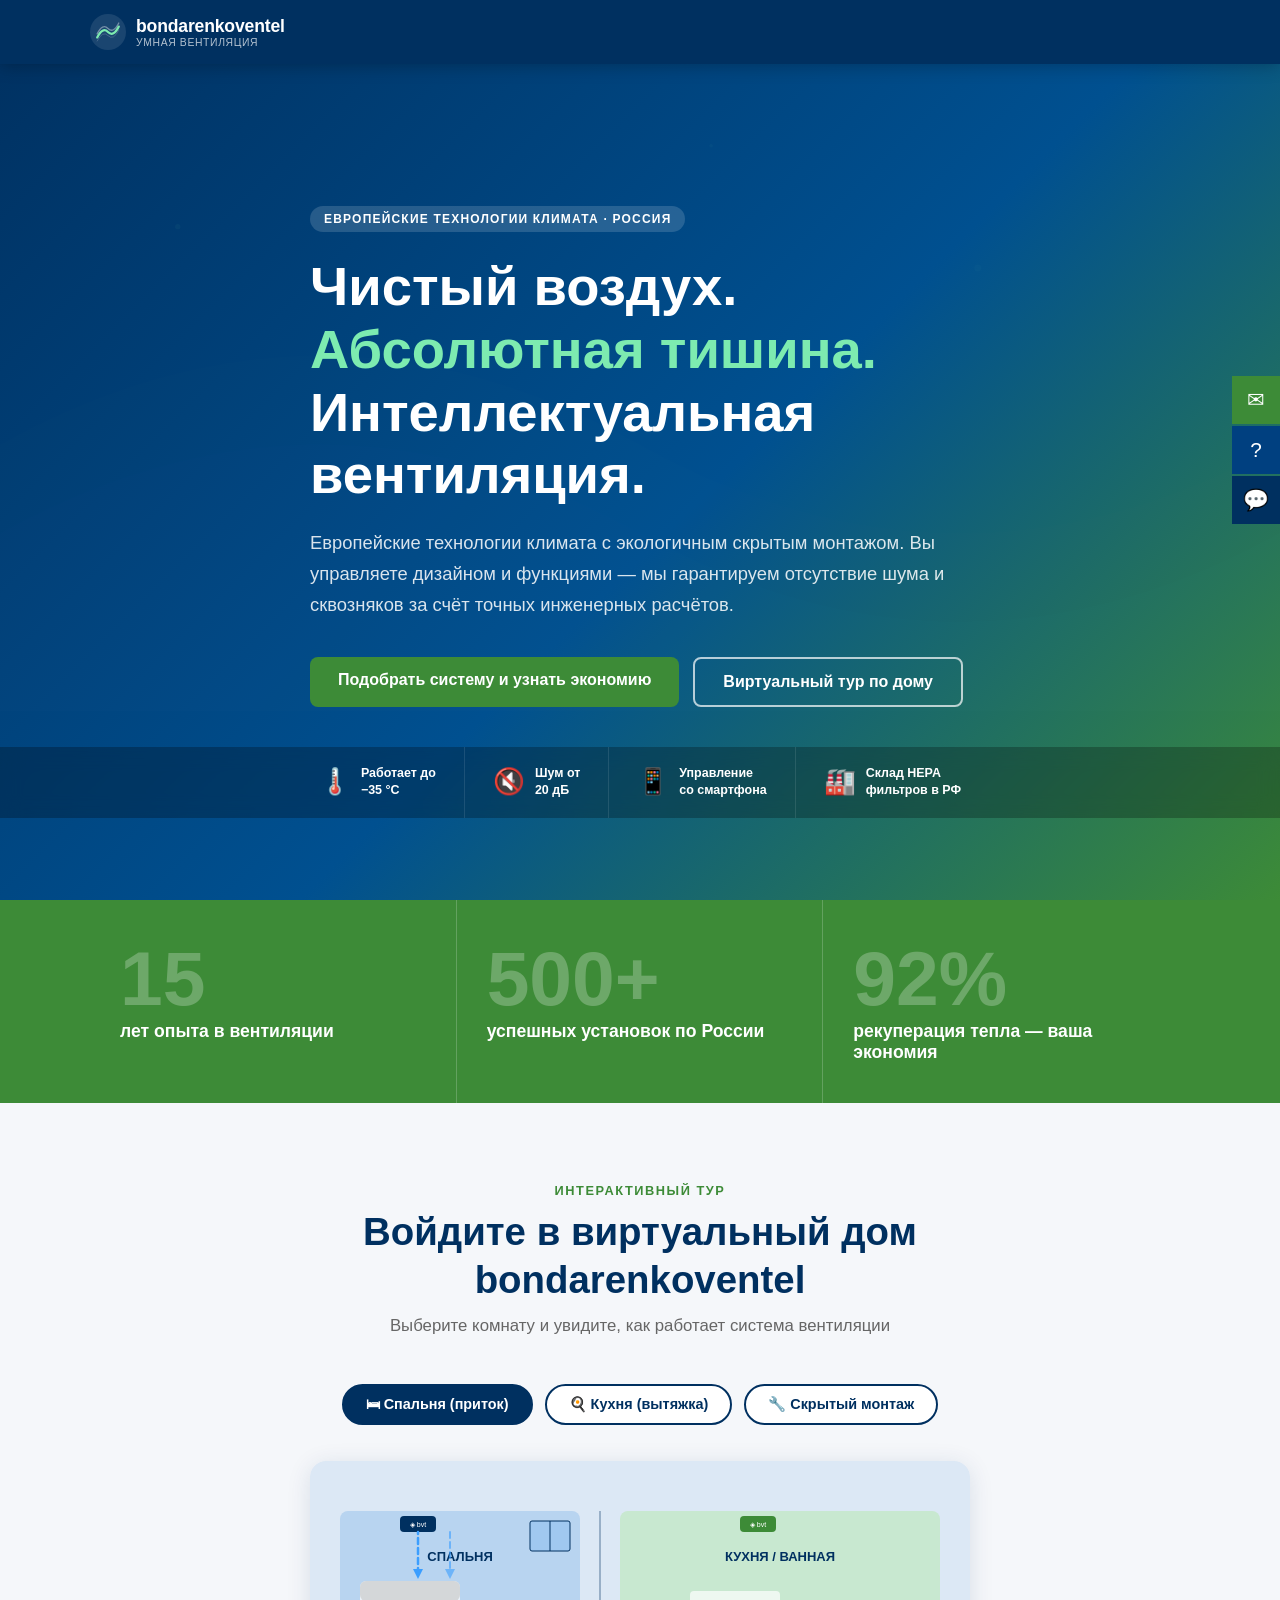
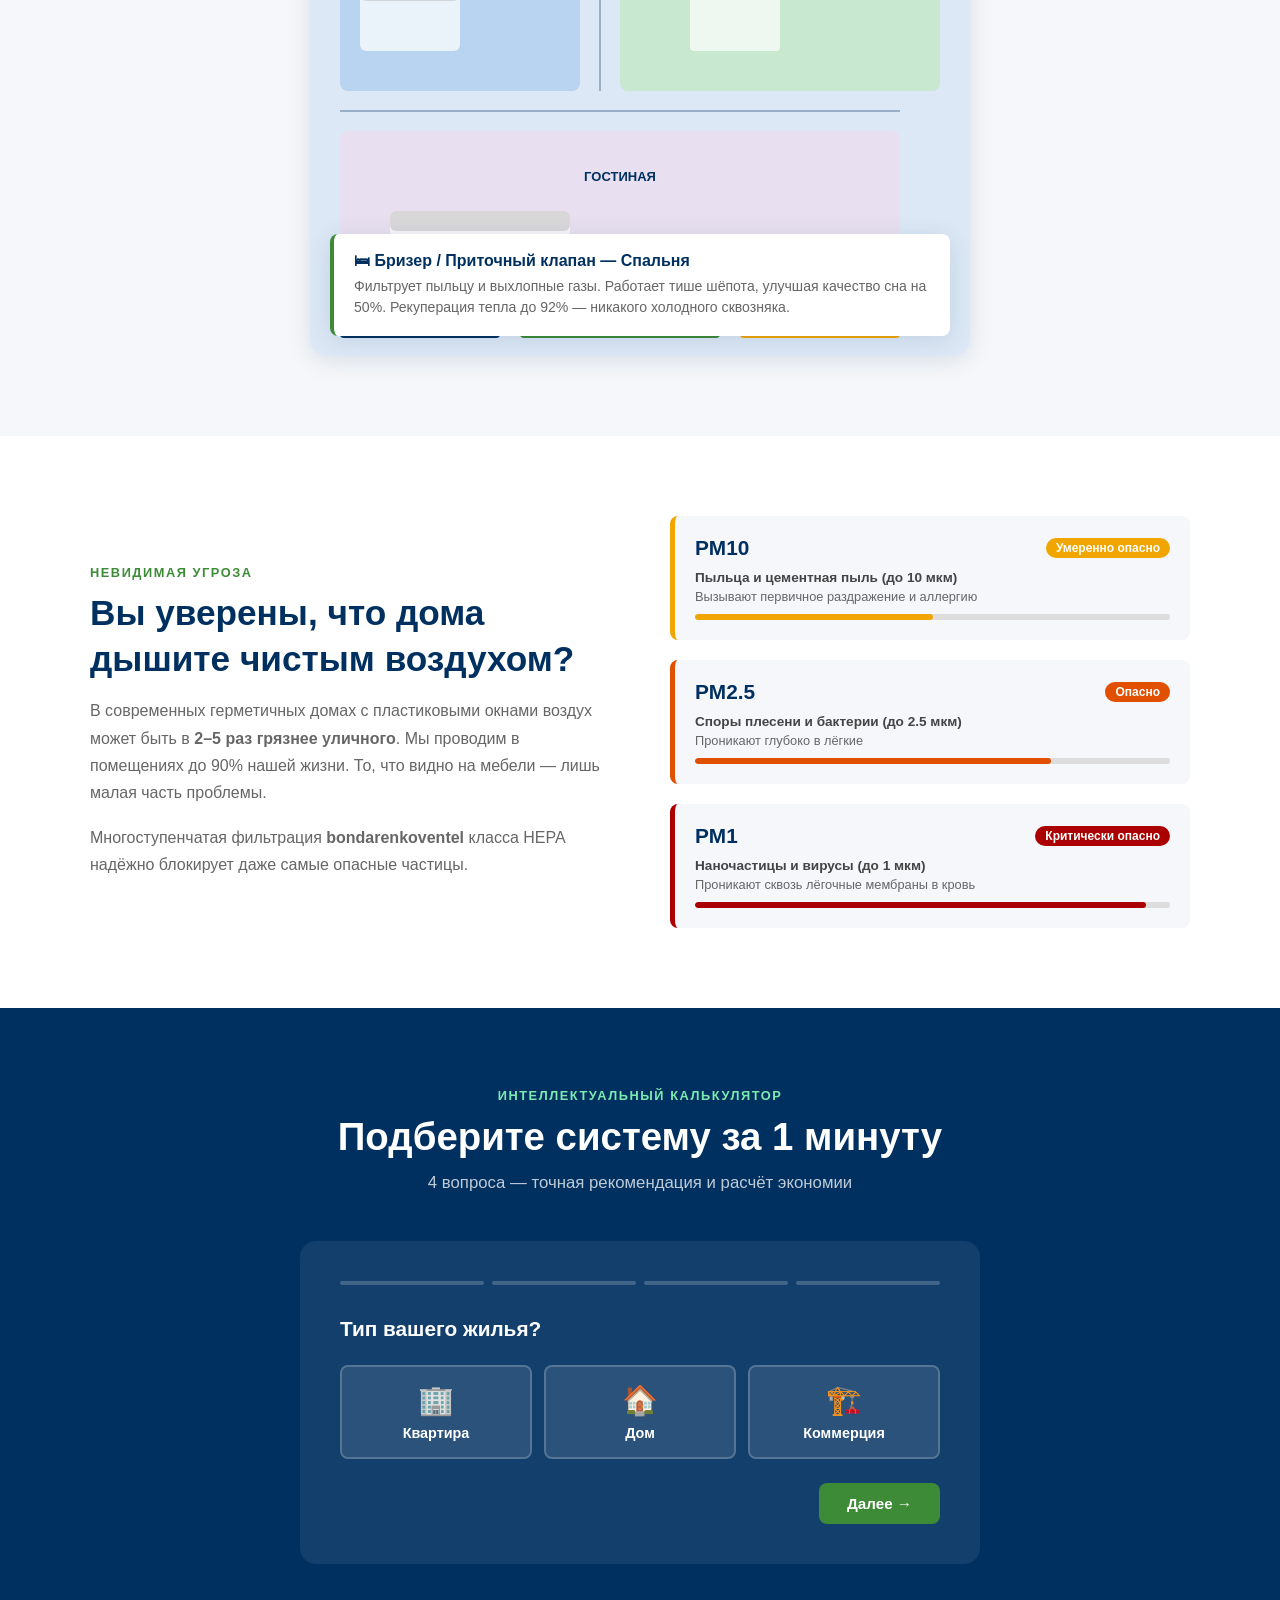
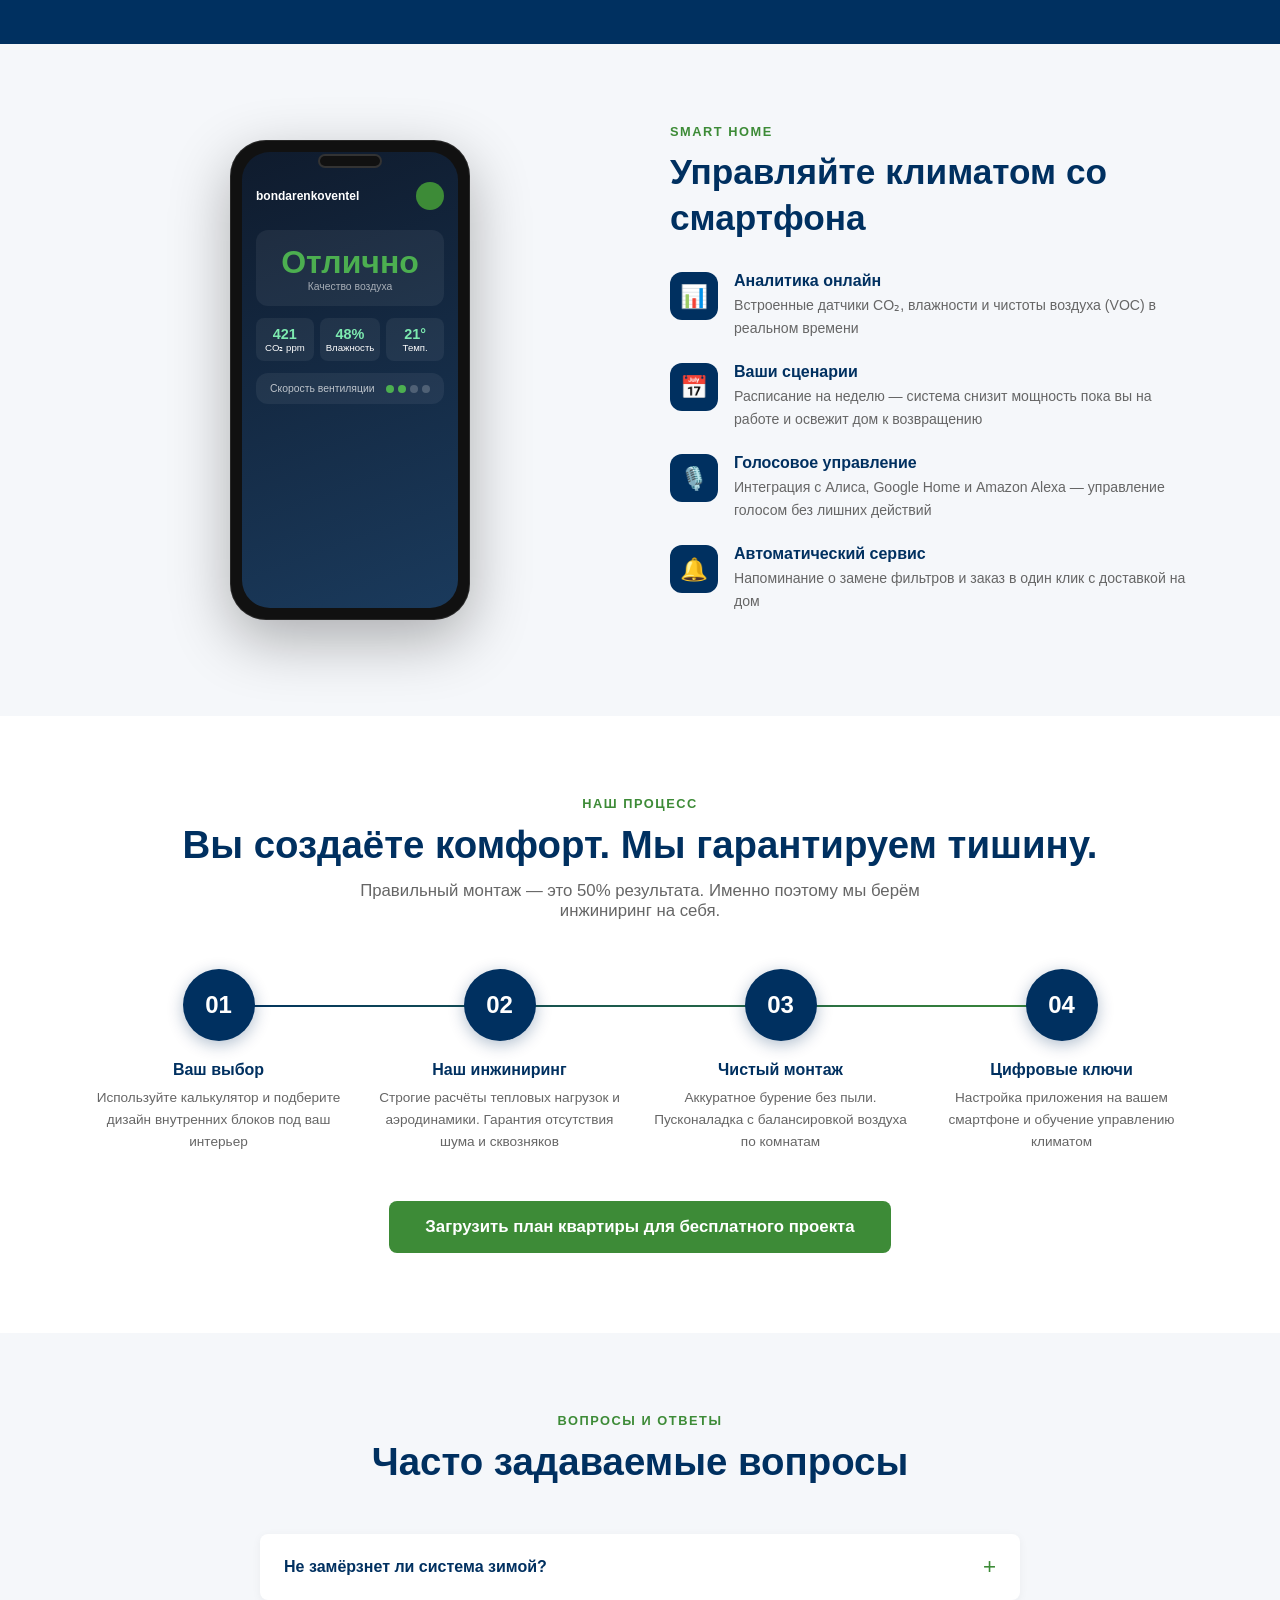
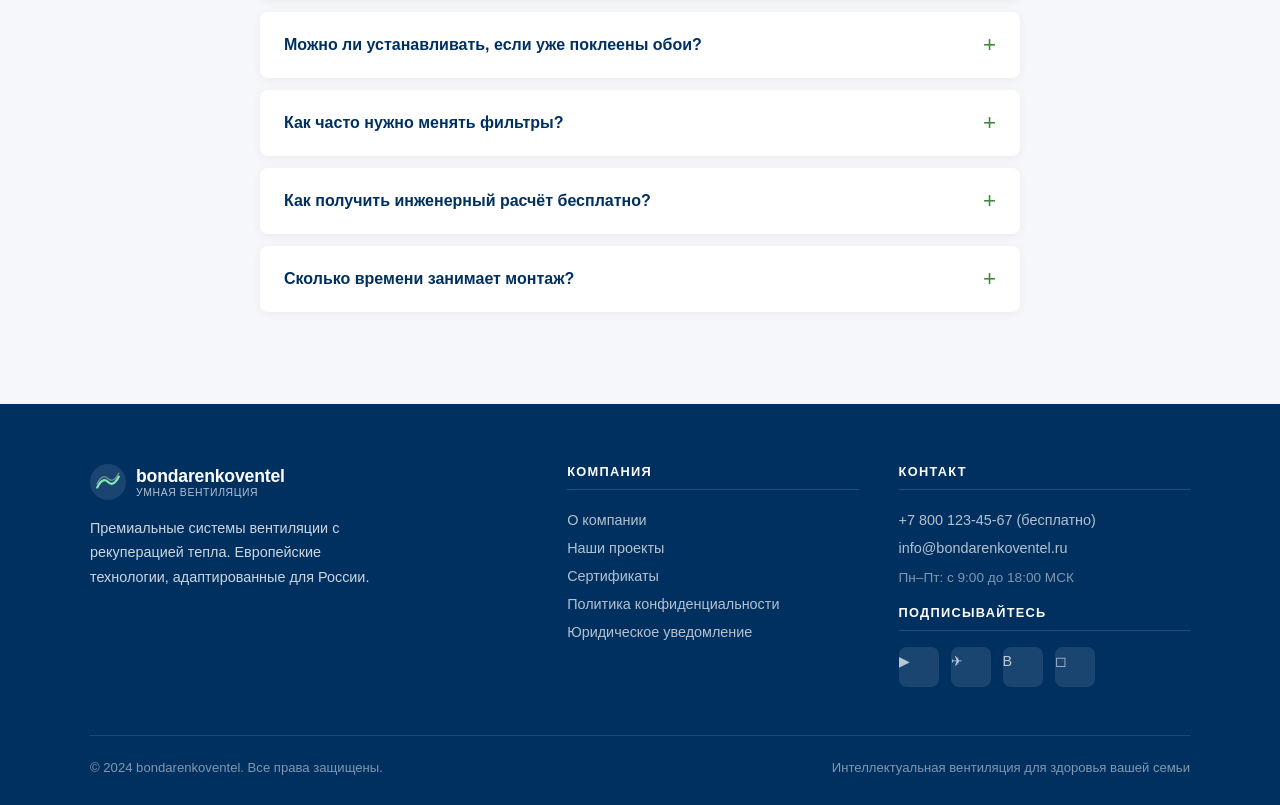
==== index.html @ ee31920d "Deploy bondarenkoventel website to GitHub Pages https://claude.ai/code/session_01GYTnr4phzpTscPgPYwv" ====
<!DOCTYPE html>
<html lang="ru">
<head>
  <meta charset="UTF-8">
  <meta name="viewport" content="width=device-width, initial-scale=1.0">
  <title>bondarenkoventel — Интеллектуальная вентиляция для вашего дома</title>
  <meta name="description" content="Премиальные системы вентиляции с рекуперацией тепла. Чистый воздух, абсолютная тишина. Европейские технологии для России. Бесплатный инженерный расчёт.">
  <link rel="stylesheet" href="css/style.css">
</head>
<body>

<!-- ══ FLOATING BUTTONS ══ -->
<div class="float-btns">
  <a class="float-btn" href="mailto:info@bondarenkoventel.ru" title="Написать письмо">✉</a>
  <a class="float-btn" href="#calculator" title="Рассчитать систему">?</a>
  <a class="float-btn" href="#contacts" title="Чат">💬</a>
</div>

<!-- ══ HEADER ══ -->
<header class="header">
  <div class="header__inner">
    <a href="#" class="logo">
      <svg class="logo__icon" viewBox="0 0 40 40" fill="none">
        <circle cx="20" cy="20" r="20" fill="rgba(255,255,255,0.1)"/>
        <path d="M8 26 Q14 14 20 20 Q26 26 32 14" stroke="#7DEBB0" stroke-width="2.5" stroke-linecap="round" fill="none"/>
        <path d="M8 22 Q14 10 20 16 Q26 22 32 10" stroke="rgba(255,255,255,0.4)" stroke-width="1.5" stroke-linecap="round" fill="none"/>
        <path d="M8 30 Q14 18 20 24 Q26 30 32 18" stroke="rgba(255,255,255,0.2)" stroke-width="1" stroke-linecap="round" fill="none"/>
      </svg>
      <div>
        <div class="logo__text">bondarenkoventel</div>
        <div class="logo__sub">Умная вентиляция</div>
      </div>
    </a>
    <button class="burger" id="burger" aria-label="Меню">
      <span></span><span></span><span></span>
    </button>
  </div>
</header>

<!-- Side nav -->
<div class="nav-overlay" id="navOverlay"></div>
<nav class="side-nav" id="sideNav">
  <a href="#virtual-home">Виртуальный дом</a>
  <a href="#threat">Чистый воздух</a>
  <a href="#calculator">Калькулятор</a>
  <a href="#smarthome">Умный дом</a>
  <a href="#howwework">Как мы работаем</a>
  <a href="#faq">FAQ</a>
  <a href="#contacts">Контакты</a>
</nav>

<!-- ══ HERO ══ -->
<section class="hero" id="home">

  <!-- Animated SVG waves -->
  <svg class="hero__waves" viewBox="0 0 1440 800" preserveAspectRatio="xMidYMid slice">
    <path d="M0 400 Q360 200 720 400 Q1080 600 1440 400 L1440 800 L0 800Z" fill="white" opacity="0.03"/>
    <path d="M0 500 Q360 300 720 500 Q1080 700 1440 500 L1440 800 L0 800Z" fill="white" opacity="0.03"/>
    <path d="M0 600 Q360 400 720 600 Q1080 800 1440 600 L1440 800 L0 800Z" fill="white" opacity="0.04"/>
    <!-- Floating particles -->
    <circle cx="200" cy="300" r="3" fill="#7DEBB0" opacity="0.5"><animate attributeName="cy" values="300;250;300" dur="4s" repeatCount="indefinite"/></circle>
    <circle cx="800" cy="200" r="2" fill="#7DEBB0" opacity="0.4"><animate attributeName="cy" values="200;150;200" dur="5s" repeatCount="indefinite"/></circle>
    <circle cx="1100" cy="350" r="4" fill="#7DEBB0" opacity="0.3"><animate attributeName="cy" values="350;300;350" dur="3.5s" repeatCount="indefinite"/></circle>
    <circle cx="400" cy="500" r="2" fill="white" opacity="0.3"><animate attributeName="cy" values="500;450;500" dur="6s" repeatCount="indefinite"/></circle>
  </svg>

  <div class="hero__content container">
    <span class="hero__tag">Европейские технологии климата · Россия</span>
    <h1>Чистый воздух.<br><span>Абсолютная тишина.</span><br>Интеллектуальная вентиляция.</h1>
    <p class="hero__sub">
      Европейские технологии климата с экологичным скрытым монтажом.
      Вы управляете дизайном и функциями — мы гарантируем отсутствие шума
      и сквозняков за счёт точных инженерных расчётов.
    </p>
    <div class="hero__btns">
      <a href="#calculator" class="btn btn-primary">Подобрать систему и узнать экономию</a>
      <a href="#virtual-home" class="btn btn-outline">Виртуальный тур по дому</a>
    </div>
  </div>

  <!-- Trust bar -->
  <div class="trust-bar">
    <div class="trust-bar__inner container">
      <div class="trust-item">
        <div class="trust-item__icon">🌡️</div>
        <div class="trust-item__label">Работает до<br>−35 °С</div>
      </div>
      <div class="trust-item">
        <div class="trust-item__icon">🔇</div>
        <div class="trust-item__label">Шум от<br>20 дБ</div>
      </div>
      <div class="trust-item">
        <div class="trust-item__icon">📱</div>
        <div class="trust-item__label">Управление<br>со смартфона</div>
      </div>
      <div class="trust-item">
        <div class="trust-item__icon">🏭</div>
        <div class="trust-item__label">Склад HEPA<br>фильтров в РФ</div>
      </div>
    </div>
  </div>
</section>

<!-- ══ STATS ══ -->
<section class="stats">
  <div class="stats__inner container">
    <div class="stat-block fade-in">
      <div class="stat-block__num">15</div>
      <div class="stat-block__text">лет опыта в вентиляции</div>
    </div>
    <div class="stat-block fade-in">
      <div class="stat-block__num">500+</div>
      <div class="stat-block__text">успешных установок по России</div>
    </div>
    <div class="stat-block fade-in">
      <div class="stat-block__num">92%</div>
      <div class="stat-block__text">рекуперация тепла — ваша экономия</div>
    </div>
  </div>
</section>

<!-- ══ VIRTUAL HOME ══ -->
<section class="virtual-home" id="virtual-home">
  <div class="container">
    <div class="section-head fade-in">
      <div class="section-tag">Интерактивный тур</div>
      <h2>Войдите в виртуальный дом<br>bondarenkoventel</h2>
      <p>Выберите комнату и увидите, как работает система вентиляции</p>
    </div>

    <div class="vh__controls fade-in">
      <button class="vh-btn active" data-zone="bedroom">🛏 Спальня (приток)</button>
      <button class="vh-btn" data-zone="kitchen">🍳 Кухня (вытяжка)</button>
      <button class="vh-btn" data-zone="mount">🔧 Скрытый монтаж</button>
    </div>

    <div class="vh__scene fade-in">
      <!-- Isometric apartment SVG -->
      <div class="iso-apartment">
        <svg viewBox="0 0 660 495" id="apartmentSvg">
          <!-- Floor -->
          <rect x="0" y="0" width="660" height="495" fill="#dce8f5" rx="16"/>

          <!-- Room 1: Bedroom (left) -->
          <rect x="30" y="50" width="240" height="180" fill="#b8d4f0" rx="8"/>
          <text x="150" y="100" text-anchor="middle" fill="#003060" font-size="13" font-weight="bold">СПАЛЬНЯ</text>
          <!-- Bed -->
          <rect x="50" y="120" width="100" height="70" fill="#fff" rx="6" opacity="0.7"/>
          <rect x="50" y="120" width="100" height="20" fill="#ccc" rx="6" opacity="0.7"/>
          <!-- Window symbol -->
          <rect x="220" y="60" width="40" height="30" fill="#a0c8f0" rx="2" stroke="#003060" stroke-width="1"/>
          <line x1="240" y1="60" x2="240" y2="90" stroke="#003060" stroke-width="1"/>

          <!-- Room 2: Kitchen (right) -->
          <rect x="310" y="50" width="320" height="180" fill="#c8e8d0" rx="8"/>
          <text x="470" y="100" text-anchor="middle" fill="#003060" font-size="13" font-weight="bold">КУХНЯ / ВАННАЯ</text>
          <!-- Table -->
          <rect x="380" y="130" width="90" height="60" fill="#fff" rx="4" opacity="0.7"/>

          <!-- Room 3: Living (bottom) -->
          <rect x="30" y="270" width="560" height="190" fill="#e8e0f0" rx="8"/>
          <text x="310" y="320" text-anchor="middle" fill="#003060" font-size="13" font-weight="bold">ГОСТИНАЯ</text>
          <!-- Sofa -->
          <rect x="80" y="350" width="180" height="70" fill="#fff" rx="6" opacity="0.7"/>
          <rect x="80" y="350" width="180" height="20" fill="#ccc" rx="6" opacity="0.7"/>

          <!-- Walls -->
          <line x1="290" y1="50" x2="290" y2="230" stroke="#003060" stroke-width="2" opacity="0.3"/>
          <line x1="30" y1="250" x2="590" y2="250" stroke="#003060" stroke-width="2" opacity="0.3"/>

          <!-- Ventilation devices -->
          <!-- Bedroom unit -->
          <rect x="90" y="55" width="36" height="16" fill="#003060" rx="4"/>
          <text x="108" y="66" text-anchor="middle" fill="white" font-size="7">◈ bvt</text>

          <!-- Kitchen unit -->
          <rect x="430" y="55" width="36" height="16" fill="#3D8B37" rx="4"/>
          <text x="448" y="66" text-anchor="middle" fill="white" font-size="7">◈ bvt</text>

          <!-- BEDROOM AIR ARROWS (blue = in) -->
          <g class="air-arrow" id="arrowBedroom">
            <line x1="108" y1="71" x2="108" y2="110" stroke="#3B9EFF" stroke-width="2.5" stroke-dasharray="6,4" stroke-linecap="round">
              <animate attributeName="stroke-dashoffset" values="0;-20" dur="1s" repeatCount="indefinite"/>
            </line>
            <polygon points="103,108 108,118 113,108" fill="#3B9EFF"/>

            <line x1="140" y1="71" x2="140" y2="110" stroke="#3B9EFF" stroke-width="2" stroke-dasharray="6,4" stroke-linecap="round" opacity="0.6">
              <animate attributeName="stroke-dashoffset" values="0;-20" dur="1.2s" repeatCount="indefinite"/>
            </line>
            <polygon points="135,108 140,118 145,108" fill="#3B9EFF" opacity="0.6"/>
          </g>

          <!-- KITCHEN AIR ARROWS (gray = out) -->
          <g class="air-arrow" id="arrowKitchen">
            <line x1="448" y1="71" x2="448" y2="130" stroke="#999" stroke-width="2.5" stroke-dasharray="6,4" stroke-linecap="round">
              <animate attributeName="stroke-dashoffset" values="0;20" dur="1s" repeatCount="indefinite"/>
            </line>
            <polygon points="443,73 448,63 453,73" fill="#999"/>

            <line x1="480" y1="71" x2="480" y2="130" stroke="#999" stroke-width="2" stroke-dasharray="6,4" stroke-linecap="round" opacity="0.6">
              <animate attributeName="stroke-dashoffset" values="0;20" dur="1.2s" repeatCount="indefinite"/>
            </line>
            <polygon points="475,73 480,63 485,73" fill="#999" opacity="0.6"/>
          </g>

          <!-- MOUNT arrows — showing wall drilling -->
          <g class="air-arrow" id="arrowMount">
            <circle cx="260" cy="140" r="12" fill="#003060" opacity="0.8"/>
            <text x="260" y="144" text-anchor="middle" fill="white" font-size="9">⊙</text>
            <line x1="272" y1="140" x2="310" y2="140" stroke="#f0a500" stroke-width="2" stroke-dasharray="4,3">
              <animate attributeName="stroke-dashoffset" values="0;-14" dur="0.8s" repeatCount="indefinite"/>
            </line>
            <text x="200" y="175" text-anchor="middle" fill="#003060" font-size="10">Ø160мм · 1 день</text>
          </g>

          <!-- System labels -->
          <rect x="30" y="455" width="160" height="22" fill="#003060" rx="4"/>
          <text x="110" y="470" text-anchor="middle" fill="white" font-size="9" font-weight="bold">01 ПРИТОК</text>

          <rect x="210" y="455" width="200" height="22" fill="#3D8B37" rx="4"/>
          <text x="310" y="470" text-anchor="middle" fill="white" font-size="9" font-weight="bold">02 РЕКУПЕРАЦИЯ</text>

          <rect x="430" y="455" width="160" height="22" fill="#f0a500" rx="4"/>
          <text x="510" y="470" text-anchor="middle" fill="white" font-size="9" font-weight="bold">03 ГИБРИД</text>
        </svg>

        <!-- Popup -->
        <div class="vh__popup" id="vhPopup">
          <h4 id="vhPopupTitle">Спальня</h4>
          <p id="vhPopupText">Выберите зону выше</p>
        </div>
      </div>
    </div>
  </div>
</section>

<!-- ══ INVISIBLE THREAT ══ -->
<section class="threat" id="threat">
  <div class="container">
    <div class="threat__grid">
      <div class="threat__text fade-in">
        <div class="section-tag">Невидимая угроза</div>
        <h2>Вы уверены, что дома дышите чистым воздухом?</h2>
        <p>
          В современных герметичных домах с пластиковыми окнами воздух может быть
          в <strong>2–5 раз грязнее уличного</strong>. Мы проводим в помещениях
          до 90% нашей жизни. То, что видно на мебели — лишь малая часть проблемы.
        </p>
        <br>
        <p>
          Многоступенчатая фильтрация <strong>bondarenkoventel</strong> класса HEPA
          надёжно блокирует даже самые опасные частицы.
        </p>
      </div>

      <div class="particle-cards fade-in">
        <div class="particle-card particle-card--pm10">
          <div class="particle-card__top">
            <span class="particle-card__size">PM10</span>
            <span class="particle-card__danger pm10-danger">Умеренно опасно</span>
          </div>
          <div class="particle-card__name">Пыльца и цементная пыль (до 10 мкм)</div>
          <div class="particle-card__desc">Вызывают первичное раздражение и аллергию</div>
          <div class="progress-bar"><div class="progress-bar__fill pm10-fill" data-width="50"></div></div>
        </div>

        <div class="particle-card particle-card--pm25">
          <div class="particle-card__top">
            <span class="particle-card__size">PM2.5</span>
            <span class="particle-card__danger pm25-danger">Опасно</span>
          </div>
          <div class="particle-card__name">Споры плесени и бактерии (до 2.5 мкм)</div>
          <div class="particle-card__desc">Проникают глубоко в лёгкие</div>
          <div class="progress-bar"><div class="progress-bar__fill pm25-fill" data-width="75"></div></div>
        </div>

        <div class="particle-card particle-card--pm1">
          <div class="particle-card__top">
            <span class="particle-card__size">PM1</span>
            <span class="particle-card__danger pm1-danger">Критически опасно</span>
          </div>
          <div class="particle-card__name">Наночастицы и вирусы (до 1 мкм)</div>
          <div class="particle-card__desc">Проникают сквозь лёгочные мембраны в кровь</div>
          <div class="progress-bar"><div class="progress-bar__fill pm1-fill" data-width="95"></div></div>
        </div>
      </div>
    </div>
  </div>
</section>

<!-- ══ CALCULATOR ══ -->
<section class="calculator" id="calculator">
  <div class="container">
    <div class="section-head fade-in">
      <div class="section-tag" style="color:#7DEBB0">Интеллектуальный калькулятор</div>
      <h2>Подберите систему за 1 минуту</h2>
      <p>4 вопроса — точная рекомендация и расчёт экономии</p>
    </div>

    <div class="quiz fade-in" id="quiz">
      <!-- Progress -->
      <div class="quiz__progress">
        <div class="quiz__dot" id="dot1"></div>
        <div class="quiz__dot" id="dot2"></div>
        <div class="quiz__dot" id="dot3"></div>
        <div class="quiz__dot" id="dot4"></div>
      </div>

      <!-- Step 1: Type -->
      <div class="quiz__step active" id="step1">
        <h3>Тип вашего жилья?</h3>
        <div class="choice-grid">
          <button class="choice-btn" data-val="apartment">
            <span class="choice-icon">🏢</span>Квартира
          </button>
          <button class="choice-btn" data-val="house">
            <span class="choice-icon">🏠</span>Дом
          </button>
          <button class="choice-btn" data-val="commercial">
            <span class="choice-icon">🏗️</span>Коммерция
          </button>
        </div>
        <div class="quiz__nav">
          <span></span>
          <button class="quiz__next" onclick="nextStep(1)">Далее →</button>
        </div>
      </div>

      <!-- Step 2: Area -->
      <div class="quiz__step" id="step2">
        <h3>Общая площадь помещения?</h3>
        <div class="slider-val" id="areaVal">60 м²</div>
        <div class="slider-wrap">
          <label><span>20 м²</span><span>300 м²</span></label>
          <input type="range" id="areaSlider" min="20" max="300" value="60"
            oninput="document.getElementById('areaVal').textContent = this.value + ' м²'">
        </div>
        <div class="quiz__nav">
          <button class="quiz__back" onclick="prevStep(2)">← Назад</button>
          <button class="quiz__next" onclick="nextStep(2)">Далее →</button>
        </div>
      </div>

      <!-- Step 3: Renovation stage -->
      <div class="quiz__step" id="step3">
        <h3>Стадия ремонта?</h3>
        <div class="choice-grid">
          <button class="choice-btn" data-val="project">
            <span class="choice-icon">📐</span>Проект / нулевой цикл
          </button>
          <button class="choice-btn" data-val="rough">
            <span class="choice-icon">🧱</span>Черновая отделка
          </button>
          <button class="choice-btn" data-val="finished">
            <span class="choice-icon">🛋️</span>Готовый ремонт
          </button>
        </div>
        <div class="quiz__nav">
          <button class="quiz__back" onclick="prevStep(3)">← Назад</button>
          <button class="quiz__next" onclick="nextStep(3)">Далее →</button>
        </div>
      </div>

      <!-- Step 4: Region -->
      <div class="quiz__step" id="step4">
        <h3>Ваш регион?</h3>
        <select id="regionSelect">
          <option value="">— Выберите регион —</option>
          <option value="msk">Москва и МО</option>
          <option value="spb">Санкт-Петербург и ЛО</option>
          <option value="south">Юг России (Краснодар, Ростов)</option>
          <option value="ural">Урал (Екатеринбург, Челябинск)</option>
          <option value="sib">Сибирь (Новосибирск, Красноярск)</option>
          <option value="other">Другой регион</option>
        </select>
        <div class="quiz__nav">
          <button class="quiz__back" onclick="prevStep(4)">← Назад</button>
          <button class="quiz__next" onclick="showResult()">Получить результат 🎯</button>
        </div>
      </div>

      <!-- Result -->
      <div class="quiz__result" id="quizResult">
        <h3>Ваша идеальная система:</h3>
        <div class="result-card" id="resultSystem">
          <h4>Рекомендация</h4>
          <p id="resultSystemText"></p>
        </div>
        <div class="result-card">
          <h4>Экономия на отоплении</h4>
          <div class="result-saving" id="resultSaving"></div>
          <p>Системы с рекуперацией возвращают до 92% тепла обратно в помещение.
             Рассчитано с учётом вашей площади и региональных тарифов.</p>
        </div>
        <div class="capture-form">
          <input type="text" id="capturePhone" placeholder="Ваш телефон или email">
          <button class="btn btn-primary" onclick="submitCapture()">
            Получить точный расчёт бесплатно
          </button>
        </div>
        <p style="font-size:.8rem; opacity:.6; margin-top:12px; text-align:center">
          Инженер свяжется с вами в течение 2 часов в рабочее время
        </p>
      </div>
    </div>
  </div>
</section>

<!-- ══ SMART HOME ══ -->
<section class="smarthome" id="smarthome">
  <div class="container">
    <div class="smarthome__inner">
      <!-- Phone mockup -->
      <div class="phone-mockup fade-in">
        <div class="phone">
          <div class="phone__screen">
            <div class="phone__app-bar">
              <span class="phone__app-title">bondarenkoventel</span>
              <div class="phone__app-icon"></div>
            </div>

            <div class="air-gauge">
              <div class="air-gauge__val">Отлично</div>
              <div class="air-gauge__label">Качество воздуха</div>
            </div>

            <div class="sensor-row">
              <div class="sensor-chip">
                <span class="sensor-chip__val">421</span>
                CO₂ ppm
              </div>
              <div class="sensor-chip">
                <span class="sensor-chip__val">48%</span>
                Влажность
              </div>
              <div class="sensor-chip">
                <span class="sensor-chip__val">21°</span>
                Темп.
              </div>
            </div>

            <div class="fan-speed">
              <span class="fan-speed__label">Скорость вентиляции</span>
              <div class="fan-speed__dots">
                <div class="fan-speed__dot on"></div>
                <div class="fan-speed__dot on"></div>
                <div class="fan-speed__dot"></div>
                <div class="fan-speed__dot"></div>
              </div>
            </div>
          </div>
        </div>
      </div>

      <!-- Features -->
      <div class="smarthome__features fade-in">
        <div class="section-tag">Smart Home</div>
        <h2>Управляйте климатом со смартфона</h2>

        <div class="feature-item">
          <div class="feature-item__icon">📊</div>
          <div>
            <h4>Аналитика онлайн</h4>
            <p>Встроенные датчики CO₂, влажности и чистоты воздуха (VOC) в реальном времени</p>
          </div>
        </div>

        <div class="feature-item">
          <div class="feature-item__icon">📅</div>
          <div>
            <h4>Ваши сценарии</h4>
            <p>Расписание на неделю — система снизит мощность пока вы на работе и освежит дом к возвращению</p>
          </div>
        </div>

        <div class="feature-item">
          <div class="feature-item__icon">🎙️</div>
          <div>
            <h4>Голосовое управление</h4>
            <p>Интеграция с Алиса, Google Home и Amazon Alexa — управление голосом без лишних действий</p>
          </div>
        </div>

        <div class="feature-item">
          <div class="feature-item__icon">🔔</div>
          <div>
            <h4>Автоматический сервис</h4>
            <p>Напоминание о замене фильтров и заказ в один клик с доставкой на дом</p>
          </div>
        </div>
      </div>
    </div>
  </div>
</section>

<!-- ══ HOW WE WORK ══ -->
<section class="howwework" id="howwework">
  <div class="container">
    <div class="section-head fade-in">
      <div class="section-tag">Наш процесс</div>
      <h2>Вы создаёте комфорт. Мы гарантируем тишину.</h2>
      <p>Правильный монтаж — это 50% результата. Именно поэтому мы берём инжиниринг на себя.</p>
    </div>

    <div class="timeline fade-in">
      <div class="timeline-step">
        <div class="timeline-step__num">01</div>
        <h4>Ваш выбор</h4>
        <p>Используйте калькулятор и подберите дизайн внутренних блоков под ваш интерьер</p>
      </div>
      <div class="timeline-step">
        <div class="timeline-step__num">02</div>
        <h4>Наш инжиниринг</h4>
        <p>Строгие расчёты тепловых нагрузок и аэродинамики. Гарантия отсутствия шума и сквозняков</p>
      </div>
      <div class="timeline-step">
        <div class="timeline-step__num">03</div>
        <h4>Чистый монтаж</h4>
        <p>Аккуратное бурение без пыли. Пусконаладка с балансировкой воздуха по комнатам</p>
      </div>
      <div class="timeline-step">
        <div class="timeline-step__num">04</div>
        <h4>Цифровые ключи</h4>
        <p>Настройка приложения на вашем смартфоне и обучение управлению климатом</p>
      </div>
    </div>

    <div class="howwework__cta fade-in">
      <a href="#calculator" class="btn btn-primary" style="font-size:1.05rem; padding:16px 36px">
        Загрузить план квартиры для бесплатного проекта
      </a>
    </div>
  </div>
</section>

<!-- ══ FAQ ══ -->
<section class="faq" id="faq">
  <div class="container">
    <div class="section-head fade-in">
      <div class="section-tag">Вопросы и ответы</div>
      <h2>Часто задаваемые вопросы</h2>
    </div>

    <div class="faq__list fade-in">

      <div class="faq-item">
        <button class="faq-item__q">Не замёрзнет ли система зимой?</button>
        <div class="faq-item__a">
          Нет. Наши рекуператоры сертифицированы для работы при −35 °С без обмерзания.
          В них применяется технология противоточного теплообмена и автоматическая смена
          направления потока каждые 70 секунд, что исключает накопление льда.
        </div>
      </div>

      <div class="faq-item">
        <button class="faq-item__q">Можно ли устанавливать, если уже поклеены обои?</button>
        <div class="faq-item__a">
          Да. Для готового ремонта мы используем алмазное бурение — компактная коронка Ø160 мм,
          без пыли и грязи. Работа занимает 1 день. Отверстие аккуратно оформляется декоративной
          накладкой, которая вписывается в любой интерьер.
        </div>
      </div>

      <div class="faq-item">
        <button class="faq-item__q">Как часто нужно менять фильтры?</button>
        <div class="faq-item__a">
          В среднем каждые 6–12 месяцев, в зависимости от загрязнённости воздуха в вашем районе.
          Приложение автоматически отслеживает ресурс фильтра и пришлёт уведомление заранее.
          Замена занимает 2 минуты — без инструментов.
        </div>
      </div>

      <div class="faq-item">
        <button class="faq-item__q">Как получить инженерный расчёт бесплатно?</button>
        <div class="faq-item__a">
          Заполните калькулятор выше или позвоните нам. Наш инженер свяжется с вами в течение
          2 рабочих часов, запросит план квартиры и подготовит полный проект вентиляции
          с расчётом воздухообмена, подбором оборудования и сметой.
        </div>
      </div>

      <div class="faq-item">
        <button class="faq-item__q">Сколько времени занимает монтаж?</button>
        <div class="faq-item__a">
          Монтаж децентрализованной системы для типовой двухкомнатной квартиры занимает
          1 рабочий день. Централизованная система с воздуховодами — 2–3 дня.
          По итогам инженер проводит полную пусконаладку и передаёт цифровые «ключи» от системы.
        </div>
      </div>

    </div>
  </div>
</section>

<!-- ══ FOOTER ══ -->
<footer class="footer" id="contacts">
  <div class="container">
    <div class="footer__grid">

      <div class="footer__brand">
        <a href="#" class="logo">
          <svg class="logo__icon" viewBox="0 0 40 40" fill="none">
            <circle cx="20" cy="20" r="20" fill="rgba(255,255,255,0.1)"/>
            <path d="M8 26 Q14 14 20 20 Q26 26 32 14" stroke="#7DEBB0" stroke-width="2.5" stroke-linecap="round" fill="none"/>
            <path d="M8 22 Q14 10 20 16 Q26 22 32 10" stroke="rgba(255,255,255,0.4)" stroke-width="1.5" stroke-linecap="round" fill="none"/>
          </svg>
          <div>
            <div class="logo__text">bondarenkoventel</div>
            <div class="logo__sub">Умная вентиляция</div>
          </div>
        </a>
        <p>Премиальные системы вентиляции с рекуперацией тепла. Европейские технологии, адаптированные для России.</p>
      </div>

      <div class="footer__col">
        <h5>Компания</h5>
        <a href="#">О компании</a>
        <a href="#">Наши проекты</a>
        <a href="#">Сертификаты</a>
        <a href="#">Политика конфиденциальности</a>
        <a href="#">Юридическое уведомление</a>
      </div>

      <div class="footer__col">
        <h5>Контакт</h5>
        <a href="tel:+78001234567">+7 800 123-45-67 (бесплатно)</a>
        <a href="mailto:info@bondarenkoventel.ru">info@bondarenkoventel.ru</a>
        <p style="font-size:.85rem; margin: 8px 0; color: rgba(255,255,255,.5)">
          Пн–Пт: с 9:00 до 18:00 МСК
        </p>
        <h5 style="margin-top:20px">Подписывайтесь</h5>
        <div class="footer__socials">
          <a class="social-link" href="#" title="YouTube">▶</a>
          <a class="social-link" href="#" title="Telegram">✈</a>
          <a class="social-link" href="#" title="ВКонтакте">В</a>
          <a class="social-link" href="#" title="Instagram">◻</a>
        </div>
      </div>

    </div>

    <div class="footer__bottom">
      <span>© 2024 bondarenkoventel. Все права защищены.</span>
      <span>Интеллектуальная вентиляция для здоровья вашей семьи</span>
    </div>
  </div>
</footer>

<script src="js/main.js"></script>
<script src="js/calculator.js"></script>
</body>
</html>
---- css/style.css ----
/* =====================================================
   bondarenkoventel — Премиальная вентиляция
   Палитра: тёмно-синий #003060, зелёный #3D8B37
   ===================================================== */

:root {
  --blue:      #003060;
  --blue-mid:  #004080;
  --green:     #3D8B37;
  --green-lt:  #4CAF50;
  --white:     #ffffff;
  --gray-lt:   #f5f7fa;
  --gray:      #666666;
  --gray-md:   #999999;
  --accent:    #FF6B35;
  --radius:    8px;
  --shadow:    0 4px 24px rgba(0,48,96,.12);
  --transition: .35s cubic-bezier(.4,0,.2,1);
}

*, *::before, *::after { box-sizing: border-box; margin: 0; padding: 0; }

html { scroll-behavior: smooth; font-size: 16px; }

body {
  font-family: 'Segoe UI', Arial, sans-serif;
  color: #222;
  background: var(--white);
  overflow-x: hidden;
}

img { max-width: 100%; display: block; }
a   { color: inherit; text-decoration: none; }

.container {
  max-width: 1140px;
  margin: 0 auto;
  padding: 0 20px;
}

/* ── Utility ── */
.btn {
  display: inline-block;
  padding: 14px 28px;
  border-radius: var(--radius);
  font-size: 1rem;
  font-weight: 600;
  cursor: pointer;
  border: none;
  transition: var(--transition);
}
.btn-primary {
  background: var(--green);
  color: var(--white);
}
.btn-primary:hover { background: #2e6e2a; transform: translateY(-2px); }

.btn-outline {
  background: transparent;
  border: 2px solid rgba(255,255,255,.7);
  color: var(--white);
}
.btn-outline:hover { background: rgba(255,255,255,.1); }

.section-tag {
  font-size: .8rem;
  font-weight: 700;
  letter-spacing: .12em;
  text-transform: uppercase;
  color: var(--green);
  margin-bottom: 10px;
}

.fade-in {
  opacity: 0;
  transform: translateY(30px);
  transition: opacity .6s ease, transform .6s ease;
}
.fade-in.visible {
  opacity: 1;
  transform: none;
}

/* ════════════════════════════════════════
   HEADER
   ════════════════════════════════════════ */
.header {
  position: fixed;
  top: 0; left: 0; right: 0;
  z-index: 1000;
  background: var(--blue);
  box-shadow: 0 2px 16px rgba(0,0,0,.25);
  height: 64px;
  display: flex;
  align-items: center;
}

.header__inner {
  display: flex;
  align-items: center;
  justify-content: space-between;
  width: 100%;
  max-width: 1140px;
  margin: 0 auto;
  padding: 0 20px;
}

.logo {
  display: flex;
  align-items: center;
  gap: 10px;
  color: var(--white);
}

.logo__icon {
  width: 36px; height: 36px;
  flex-shrink: 0;
}

.logo__text {
  font-size: 1.1rem;
  font-weight: 700;
  line-height: 1.2;
  letter-spacing: -.01em;
}

.logo__sub {
  font-size: .65rem;
  font-weight: 400;
  opacity: .7;
  letter-spacing: .06em;
  text-transform: uppercase;
}

.burger {
  width: 36px; height: 36px;
  background: none;
  border: none;
  cursor: pointer;
  display: flex;
  flex-direction: column;
  justify-content: center;
  gap: 5px;
  padding: 4px;
}
.burger span {
  display: block;
  height: 2px;
  background: var(--white);
  border-radius: 2px;
  transition: var(--transition);
}
.burger.open span:nth-child(1) { transform: translateY(7px) rotate(45deg); }
.burger.open span:nth-child(2) { opacity: 0; }
.burger.open span:nth-child(3) { transform: translateY(-7px) rotate(-45deg); }

/* Side nav */
.nav-overlay {
  position: fixed;
  inset: 0;
  background: rgba(0,0,0,.5);
  z-index: 999;
  opacity: 0;
  pointer-events: none;
  transition: opacity .3s;
}
.nav-overlay.open { opacity: 1; pointer-events: all; }

.side-nav {
  position: fixed;
  top: 0; right: 0;
  width: 280px; height: 100%;
  background: var(--blue);
  z-index: 1001;
  padding: 80px 30px 30px;
  transform: translateX(100%);
  transition: transform .35s cubic-bezier(.4,0,.2,1);
}
.side-nav.open { transform: translateX(0); }

.side-nav a {
  display: block;
  color: var(--white);
  font-size: 1.1rem;
  padding: 14px 0;
  border-bottom: 1px solid rgba(255,255,255,.12);
  transition: color .2s;
}
.side-nav a:hover { color: var(--green-lt); }

/* ── Floating buttons ── */
.float-btns {
  position: fixed;
  right: 0; top: 50%;
  transform: translateY(-50%);
  z-index: 900;
  display: flex;
  flex-direction: column;
  gap: 2px;
}
.float-btn {
  width: 48px; height: 48px;
  display: flex;
  align-items: center;
  justify-content: center;
  color: var(--white);
  font-size: 1.3rem;
  cursor: pointer;
  transition: width .2s, background .2s;
}
.float-btn:nth-child(1) { background: var(--green); }
.float-btn:nth-child(2) { background: var(--blue-mid); }
.float-btn:nth-child(3) { background: var(--blue); }
.float-btn:hover { width: 56px; }


/* ════════════════════════════════════════
   HERO
   ════════════════════════════════════════ */
.hero {
  min-height: 100vh;
  background: linear-gradient(135deg, var(--blue) 0%, #005090 55%, var(--green) 100%);
  display: flex;
  flex-direction: column;
  justify-content: center;
  padding-top: 64px;
  position: relative;
  overflow: hidden;
}

.hero__waves {
  position: absolute;
  inset: 0;
  pointer-events: none;
  opacity: .08;
}

.hero__content {
  position: relative;
  z-index: 2;
  padding: 60px 20px 40px;
  max-width: 700px;
  margin: 0 auto;
}

.hero__tag {
  display: inline-block;
  background: rgba(255,255,255,.15);
  color: var(--white);
  font-size: .75rem;
  font-weight: 700;
  letter-spacing: .1em;
  text-transform: uppercase;
  padding: 6px 14px;
  border-radius: 20px;
  margin-bottom: 24px;
}

.hero h1 {
  font-size: clamp(2rem, 5vw, 3.4rem);
  font-weight: 800;
  color: var(--white);
  line-height: 1.15;
  margin-bottom: 20px;
}

.hero h1 span { color: #7DEBB0; }

.hero__sub {
  font-size: clamp(1rem, 2vw, 1.15rem);
  color: rgba(255,255,255,.85);
  line-height: 1.7;
  margin-bottom: 36px;
}

.hero__btns { display: flex; gap: 14px; flex-wrap: wrap; }

/* Trust bar */
.trust-bar {
  background: rgba(0,0,0,.25);
  backdrop-filter: blur(10px);
  position: relative;
  z-index: 2;
}

.trust-bar__inner {
  display: flex;
  flex-wrap: wrap;
  justify-content: center;
  gap: 0;
}

.trust-item {
  display: flex;
  align-items: center;
  gap: 10px;
  padding: 18px 28px;
  color: var(--white);
  border-right: 1px solid rgba(255,255,255,.1);
}
.trust-item:last-child { border-right: none; }

.trust-item__icon {
  font-size: 1.6rem;
  line-height: 1;
}

.trust-item__label {
  font-size: .78rem;
  font-weight: 600;
  line-height: 1.4;
  white-space: nowrap;
}

/* ════════════════════════════════════════
   STATS BAND (зелёные блоки)
   ════════════════════════════════════════ */
.stats {
  background: var(--green);
  padding: 0;
}

.stats__inner {
  display: grid;
  grid-template-columns: repeat(3, 1fr);
}

.stat-block {
  padding: 40px 30px;
  border-right: 1px solid rgba(255,255,255,.2);
  color: var(--white);
}
.stat-block:last-child { border-right: none; }

.stat-block__num {
  font-size: clamp(3rem, 6vw, 5rem);
  font-weight: 900;
  color: rgba(255,255,255,.25);
  line-height: 1;
}

.stat-block__text {
  font-size: clamp(.9rem, 1.5vw, 1.1rem);
  font-weight: 700;
  margin-top: 4px;
}


/* ════════════════════════════════════════
   VIRTUAL HOME
   ════════════════════════════════════════ */
.virtual-home {
  padding: 80px 0;
  background: var(--gray-lt);
}

.section-head {
  text-align: center;
  margin-bottom: 48px;
}

.section-head h2 {
  font-size: clamp(1.6rem, 3.5vw, 2.4rem);
  font-weight: 800;
  color: var(--blue);
  line-height: 1.25;
}

.section-head p {
  margin-top: 12px;
  font-size: 1.05rem;
  color: var(--gray);
  max-width: 560px;
  margin-left: auto;
  margin-right: auto;
}

.vh__controls {
  display: flex;
  justify-content: center;
  gap: 12px;
  margin-bottom: 36px;
  flex-wrap: wrap;
}

.vh-btn {
  padding: 10px 22px;
  border-radius: 24px;
  border: 2px solid var(--blue);
  background: var(--white);
  color: var(--blue);
  font-size: .9rem;
  font-weight: 600;
  cursor: pointer;
  transition: var(--transition);
}
.vh-btn.active, .vh-btn:hover {
  background: var(--blue);
  color: var(--white);
}

.vh__scene {
  position: relative;
  max-width: 660px;
  margin: 0 auto;
}

/* Isometric apartment CSS drawing */
.iso-apartment {
  width: 100%;
  aspect-ratio: 4/3;
  position: relative;
  background: #e8eef6;
  border-radius: 16px;
  overflow: hidden;
  box-shadow: var(--shadow);
}

.iso-apartment svg {
  width: 100%;
  height: 100%;
}

/* Air flow arrows */
.arrow-in  { stroke: #3B9EFF; }
.arrow-out { stroke: #aaa; }

.air-arrow {
  opacity: 0;
  transition: opacity .5s;
}
.air-arrow.visible { opacity: 1; }

/* Popup */
.vh__popup {
  position: absolute;
  bottom: 20px; left: 20px; right: 20px;
  background: var(--white);
  border-radius: var(--radius);
  padding: 18px 20px;
  box-shadow: var(--shadow);
  border-left: 4px solid var(--green);
  opacity: 0;
  transform: translateY(10px);
  pointer-events: none;
  transition: var(--transition);
  z-index: 10;
}
.vh__popup.show {
  opacity: 1;
  transform: none;
  pointer-events: all;
}
.vh__popup h4 {
  font-size: 1rem;
  font-weight: 700;
  color: var(--blue);
  margin-bottom: 6px;
}
.vh__popup p { font-size: .88rem; color: var(--gray); line-height: 1.5; }


/* ════════════════════════════════════════
   THREAT (инфографика)
   ════════════════════════════════════════ */
.threat {
  padding: 80px 0;
  background: var(--white);
}

.threat__grid {
  display: grid;
  grid-template-columns: 1fr 1fr;
  gap: 60px;
  align-items: center;
}

.threat__text h2 {
  font-size: clamp(1.5rem, 3vw, 2.2rem);
  font-weight: 800;
  color: var(--blue);
  line-height: 1.3;
  margin-bottom: 16px;
}
.threat__text p {
  font-size: 1rem;
  color: var(--gray);
  line-height: 1.7;
}

.particle-cards { display: flex; flex-direction: column; gap: 20px; }

.particle-card {
  background: var(--gray-lt);
  border-radius: var(--radius);
  padding: 20px;
  border-left: 5px solid transparent;
}
.particle-card--pm10  { border-color: #f0a500; }
.particle-card--pm25  { border-color: #e05000; }
.particle-card--pm1   { border-color: #aa0000; }

.particle-card__top {
  display: flex;
  align-items: center;
  justify-content: space-between;
  margin-bottom: 10px;
}
.particle-card__size {
  font-size: 1.3rem;
  font-weight: 900;
  color: var(--blue);
}
.particle-card__danger {
  font-size: .75rem;
  font-weight: 700;
  padding: 3px 10px;
  border-radius: 12px;
  color: var(--white);
}
.pm10-danger  { background: #f0a500; }
.pm25-danger  { background: #e05000; }
.pm1-danger   { background: #aa0000; }

.particle-card__name {
  font-size: .85rem;
  font-weight: 600;
  color: #444;
  margin-bottom: 4px;
}
.particle-card__desc { font-size: .8rem; color: var(--gray); margin-bottom: 10px; }

.progress-bar {
  height: 6px;
  background: #ddd;
  border-radius: 3px;
  overflow: hidden;
}
.progress-bar__fill {
  height: 100%;
  border-radius: 3px;
  width: 0;
  transition: width 1s ease;
}
.pm10-fill  { background: #f0a500; }
.pm25-fill  { background: #e05000; }
.pm1-fill   { background: #aa0000; }


/* ════════════════════════════════════════
   CALCULATOR / QUIZ
   ════════════════════════════════════════ */
.calculator {
  padding: 80px 0;
  background: var(--blue);
  color: var(--white);
}

.calculator .section-head h2 { color: var(--white); }
.calculator .section-head p  { color: rgba(255,255,255,.75); }

.quiz {
  max-width: 680px;
  margin: 0 auto;
  background: rgba(255,255,255,.07);
  border-radius: 16px;
  padding: 40px;
}

.quiz__progress {
  display: flex;
  gap: 8px;
  margin-bottom: 32px;
}
.quiz__dot {
  flex: 1;
  height: 4px;
  background: rgba(255,255,255,.2);
  border-radius: 2px;
  transition: background .3s;
}
.quiz__dot.done { background: var(--green-lt); }

.quiz__step { display: none; }
.quiz__step.active { display: block; }

.quiz h3 {
  font-size: 1.3rem;
  font-weight: 700;
  margin-bottom: 24px;
}

.choice-grid {
  display: grid;
  grid-template-columns: repeat(auto-fit, minmax(140px, 1fr));
  gap: 12px;
  margin-bottom: 20px;
}

.choice-btn {
  padding: 16px 12px;
  background: rgba(255,255,255,.1);
  border: 2px solid rgba(255,255,255,.2);
  border-radius: var(--radius);
  color: var(--white);
  font-size: .9rem;
  font-weight: 600;
  cursor: pointer;
  text-align: center;
  transition: var(--transition);
}
.choice-btn:hover, .choice-btn.selected {
  background: var(--green);
  border-color: var(--green);
}

.choice-btn .choice-icon { font-size: 1.8rem; display: block; margin-bottom: 8px; }

/* Slider */
.slider-wrap { margin-bottom: 20px; }

.slider-wrap label {
  display: flex;
  justify-content: space-between;
  margin-bottom: 10px;
  font-size: .9rem;
}

.slider-wrap input[type=range] {
  width: 100%;
  accent-color: var(--green-lt);
  cursor: pointer;
}

.slider-val {
  font-size: 2rem;
  font-weight: 900;
  text-align: center;
  margin-bottom: 12px;
}

/* Region select */
.quiz select {
  width: 100%;
  padding: 12px 16px;
  background: rgba(255,255,255,.1);
  border: 2px solid rgba(255,255,255,.2);
  border-radius: var(--radius);
  color: var(--white);
  font-size: 1rem;
  margin-bottom: 20px;
  cursor: pointer;
}
.quiz select option { color: #222; background: #fff; }

/* Quiz nav */
.quiz__nav { display: flex; justify-content: space-between; margin-top: 24px; }

.quiz__back {
  background: none;
  border: 2px solid rgba(255,255,255,.3);
  color: var(--white);
  padding: 10px 20px;
  border-radius: var(--radius);
  cursor: pointer;
  font-size: .95rem;
  transition: var(--transition);
}
.quiz__back:hover { background: rgba(255,255,255,.1); }

.quiz__next {
  background: var(--green);
  border: none;
  color: var(--white);
  padding: 12px 28px;
  border-radius: var(--radius);
  cursor: pointer;
  font-size: .95rem;
  font-weight: 700;
  transition: var(--transition);
}
.quiz__next:hover { background: #2e6e2a; }

/* Result screen */
.quiz__result { display: none; }
.quiz__result.active { display: block; }

.result-card {
  background: rgba(255,255,255,.1);
  border-radius: 12px;
  padding: 28px;
  margin-bottom: 20px;
  border: 1px solid rgba(255,255,255,.15);
}

.result-card h4 {
  font-size: .85rem;
  font-weight: 700;
  text-transform: uppercase;
  letter-spacing: .08em;
  color: var(--green-lt);
  margin-bottom: 8px;
}
.result-card p { font-size: 1rem; line-height: 1.6; }

.result-saving {
  font-size: 2.5rem;
  font-weight: 900;
  color: var(--green-lt);
  text-align: center;
  margin: 16px 0;
}

.capture-form { display: flex; gap: 10px; flex-wrap: wrap; margin-top: 20px; }

.capture-form input {
  flex: 1;
  min-width: 200px;
  padding: 12px 16px;
  background: rgba(255,255,255,.1);
  border: 2px solid rgba(255,255,255,.2);
  border-radius: var(--radius);
  color: var(--white);
  font-size: 1rem;
}
.capture-form input::placeholder { color: rgba(255,255,255,.5); }


/* ════════════════════════════════════════
   SMART HOME
   ════════════════════════════════════════ */
.smarthome {
  padding: 80px 0;
  background: var(--gray-lt);
}

.smarthome__inner {
  display: grid;
  grid-template-columns: 1fr 1fr;
  gap: 60px;
  align-items: center;
}

/* Phone mockup */
.phone-mockup {
  display: flex;
  justify-content: center;
}

.phone {
  width: 240px;
  height: 480px;
  background: #111;
  border-radius: 36px;
  padding: 12px;
  box-shadow: 0 20px 60px rgba(0,0,0,.3), inset 0 0 0 1px rgba(255,255,255,.1);
  position: relative;
}

.phone::before {
  content: '';
  position: absolute;
  top: 16px; left: 50%;
  transform: translateX(-50%);
  width: 60px; height: 10px;
  background: #111;
  border-radius: 5px;
  z-index: 2;
  box-shadow: 0 0 0 2px #333;
}

.phone__screen {
  width: 100%;
  height: 100%;
  background: linear-gradient(160deg, #0f1b2d, #1a3a5c);
  border-radius: 28px;
  padding: 30px 14px 14px;
  overflow: hidden;
  position: relative;
}

.phone__app-bar {
  display: flex;
  justify-content: space-between;
  align-items: center;
  margin-bottom: 20px;
}
.phone__app-title { color: var(--white); font-size: .75rem; font-weight: 700; }
.phone__app-icon  { width: 28px; height: 28px; background: var(--green); border-radius: 50%; }

.air-gauge {
  background: rgba(255,255,255,.06);
  border-radius: 12px;
  padding: 14px;
  margin-bottom: 12px;
  text-align: center;
}
.air-gauge__val {
  font-size: 2rem;
  font-weight: 900;
  color: var(--green-lt);
}
.air-gauge__label { font-size: .65rem; color: rgba(255,255,255,.6); }

.sensor-row {
  display: flex;
  gap: 6px;
  margin-bottom: 12px;
}
.sensor-chip {
  flex: 1;
  background: rgba(255,255,255,.06);
  border-radius: 8px;
  padding: 8px 6px;
  text-align: center;
  color: var(--white);
  font-size: .6rem;
}
.sensor-chip__val {
  font-size: .9rem;
  font-weight: 700;
  color: #7DEBB0;
  display: block;
}

.fan-speed {
  background: rgba(255,255,255,.06);
  border-radius: 12px;
  padding: 10px 14px;
  display: flex;
  align-items: center;
  justify-content: space-between;
}
.fan-speed__label { color: rgba(255,255,255,.7); font-size: .65rem; }
.fan-speed__dots { display: flex; gap: 4px; }
.fan-speed__dot {
  width: 8px; height: 8px;
  border-radius: 50%;
  background: rgba(255,255,255,.2);
}
.fan-speed__dot.on { background: var(--green-lt); }

/* Features list */
.smarthome__features { }
.smarthome__features h2 {
  font-size: clamp(1.5rem, 3vw, 2.2rem);
  font-weight: 800;
  color: var(--blue);
  margin-bottom: 32px;
  line-height: 1.3;
}

.feature-item {
  display: flex;
  gap: 16px;
  margin-bottom: 24px;
  align-items: flex-start;
}

.feature-item__icon {
  width: 48px; height: 48px;
  background: var(--blue);
  border-radius: 12px;
  display: flex;
  align-items: center;
  justify-content: center;
  font-size: 1.4rem;
  flex-shrink: 0;
}

.feature-item h4 {
  font-size: 1rem;
  font-weight: 700;
  color: var(--blue);
  margin-bottom: 4px;
}
.feature-item p { font-size: .88rem; color: var(--gray); line-height: 1.6; }


/* ════════════════════════════════════════
   HOW WE WORK — TIMELINE
   ════════════════════════════════════════ */
.howwework {
  padding: 80px 0;
  background: var(--white);
}

.timeline {
  display: grid;
  grid-template-columns: repeat(4, 1fr);
  gap: 24px;
  margin-top: 48px;
  position: relative;
}

.timeline::before {
  content: '';
  position: absolute;
  top: 36px; left: 10%; right: 10%;
  height: 2px;
  background: linear-gradient(90deg, var(--blue), var(--green));
}

.timeline-step {
  text-align: center;
  position: relative;
}

.timeline-step__num {
  width: 72px; height: 72px;
  border-radius: 50%;
  background: var(--blue);
  color: var(--white);
  font-size: 1.5rem;
  font-weight: 900;
  display: flex;
  align-items: center;
  justify-content: center;
  margin: 0 auto 20px;
  position: relative;
  z-index: 1;
  box-shadow: 0 4px 16px rgba(0,48,96,.3);
}

.timeline-step h4 {
  font-size: 1rem;
  font-weight: 700;
  color: var(--blue);
  margin-bottom: 8px;
}
.timeline-step p { font-size: .85rem; color: var(--gray); line-height: 1.6; }

.howwework__cta { text-align: center; margin-top: 48px; }


/* ════════════════════════════════════════
   FAQ
   ════════════════════════════════════════ */
.faq {
  padding: 80px 0;
  background: var(--gray-lt);
}

.faq__list {
  max-width: 760px;
  margin: 48px auto 0;
}

.faq-item {
  background: var(--white);
  border-radius: var(--radius);
  margin-bottom: 12px;
  box-shadow: 0 2px 10px rgba(0,0,0,.05);
  overflow: hidden;
}

.faq-item__q {
  width: 100%;
  text-align: left;
  padding: 20px 24px;
  background: none;
  border: none;
  font-size: 1rem;
  font-weight: 600;
  color: var(--blue);
  cursor: pointer;
  display: flex;
  justify-content: space-between;
  align-items: center;
  gap: 12px;
}

.faq-item__q::after {
  content: '+';
  font-size: 1.4rem;
  font-weight: 400;
  color: var(--green);
  flex-shrink: 0;
  transition: transform .25s;
}

.faq-item.open .faq-item__q::after { transform: rotate(45deg); }

.faq-item__a {
  max-height: 0;
  overflow: hidden;
  transition: max-height .35s ease, padding .35s;
  padding: 0 24px;
  color: var(--gray);
  font-size: .95rem;
  line-height: 1.7;
}
.faq-item.open .faq-item__a {
  max-height: 300px;
  padding: 0 24px 20px;
}


/* ════════════════════════════════════════
   FOOTER
   ════════════════════════════════════════ */
.footer {
  background: var(--blue);
  color: rgba(255,255,255,.8);
  padding: 60px 0 30px;
}

.footer__grid {
  display: grid;
  grid-template-columns: 1.5fr 1fr 1fr;
  gap: 40px;
  margin-bottom: 48px;
}

.footer__brand .logo { margin-bottom: 16px; }

.footer__brand p {
  font-size: .9rem;
  line-height: 1.7;
  max-width: 280px;
}

.footer__col h5 {
  font-size: .8rem;
  font-weight: 700;
  letter-spacing: .1em;
  text-transform: uppercase;
  color: var(--white);
  margin-bottom: 16px;
  padding-bottom: 10px;
  border-bottom: 1px solid rgba(255,255,255,.15);
}

.footer__col a {
  display: block;
  font-size: .9rem;
  padding: 6px 0;
  color: rgba(255,255,255,.7);
  transition: color .2s;
}
.footer__col a:hover { color: var(--white); }

.footer__socials { display: flex; gap: 12px; margin-top: 8px; }

.social-link {
  width: 40px; height: 40px;
  background: rgba(255,255,255,.1);
  border-radius: 8px;
  display: flex;
  align-items: center;
  justify-content: center;
  font-size: 1.1rem;
  color: var(--white);
  transition: background .2s;
}
.social-link:hover { background: var(--green); }

.footer__bottom {
  border-top: 1px solid rgba(255,255,255,.12);
  padding-top: 24px;
  display: flex;
  justify-content: space-between;
  align-items: center;
  flex-wrap: wrap;
  gap: 12px;
  font-size: .82rem;
  color: rgba(255,255,255,.5);
}


/* ════════════════════════════════════════
   RESPONSIVE
   ════════════════════════════════════════ */
@media (max-width: 900px) {
  .stats__inner    { grid-template-columns: repeat(3,1fr); }
  .threat__grid    { grid-template-columns: 1fr; }
  .smarthome__inner { grid-template-columns: 1fr; }
  .timeline        { grid-template-columns: 1fr 1fr; }
  .timeline::before { display: none; }
  .footer__grid    { grid-template-columns: 1fr 1fr; }
}

@media (max-width: 600px) {
  .trust-bar__inner { flex-direction: column; }
  .trust-item       { border-right: none; border-bottom: 1px solid rgba(255,255,255,.1); }
  .stats__inner     { grid-template-columns: 1fr; }
  .stat-block       { border-right: none; border-bottom: 1px solid rgba(255,255,255,.2); }
  .timeline         { grid-template-columns: 1fr; }
  .footer__grid     { grid-template-columns: 1fr; }
  .quiz             { padding: 24px 16px; }
  .hero__btns       { flex-direction: column; }
}
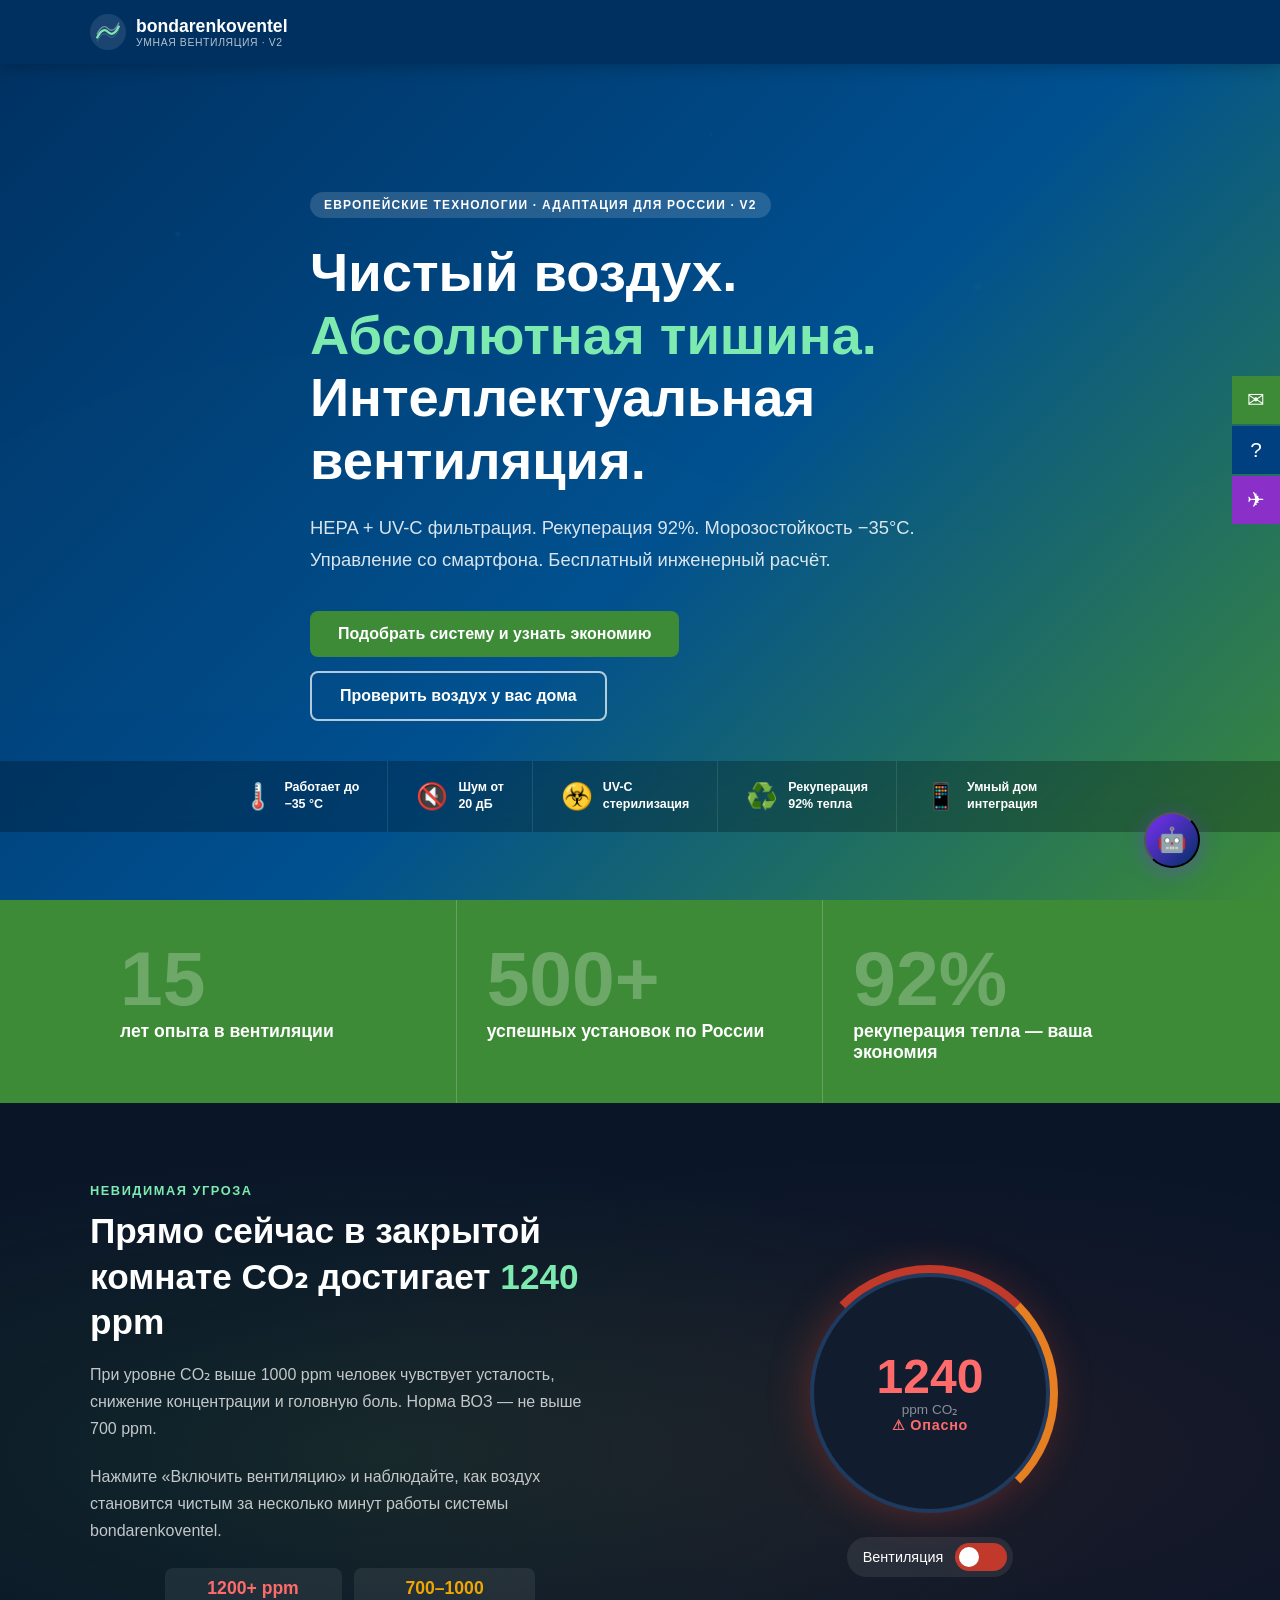
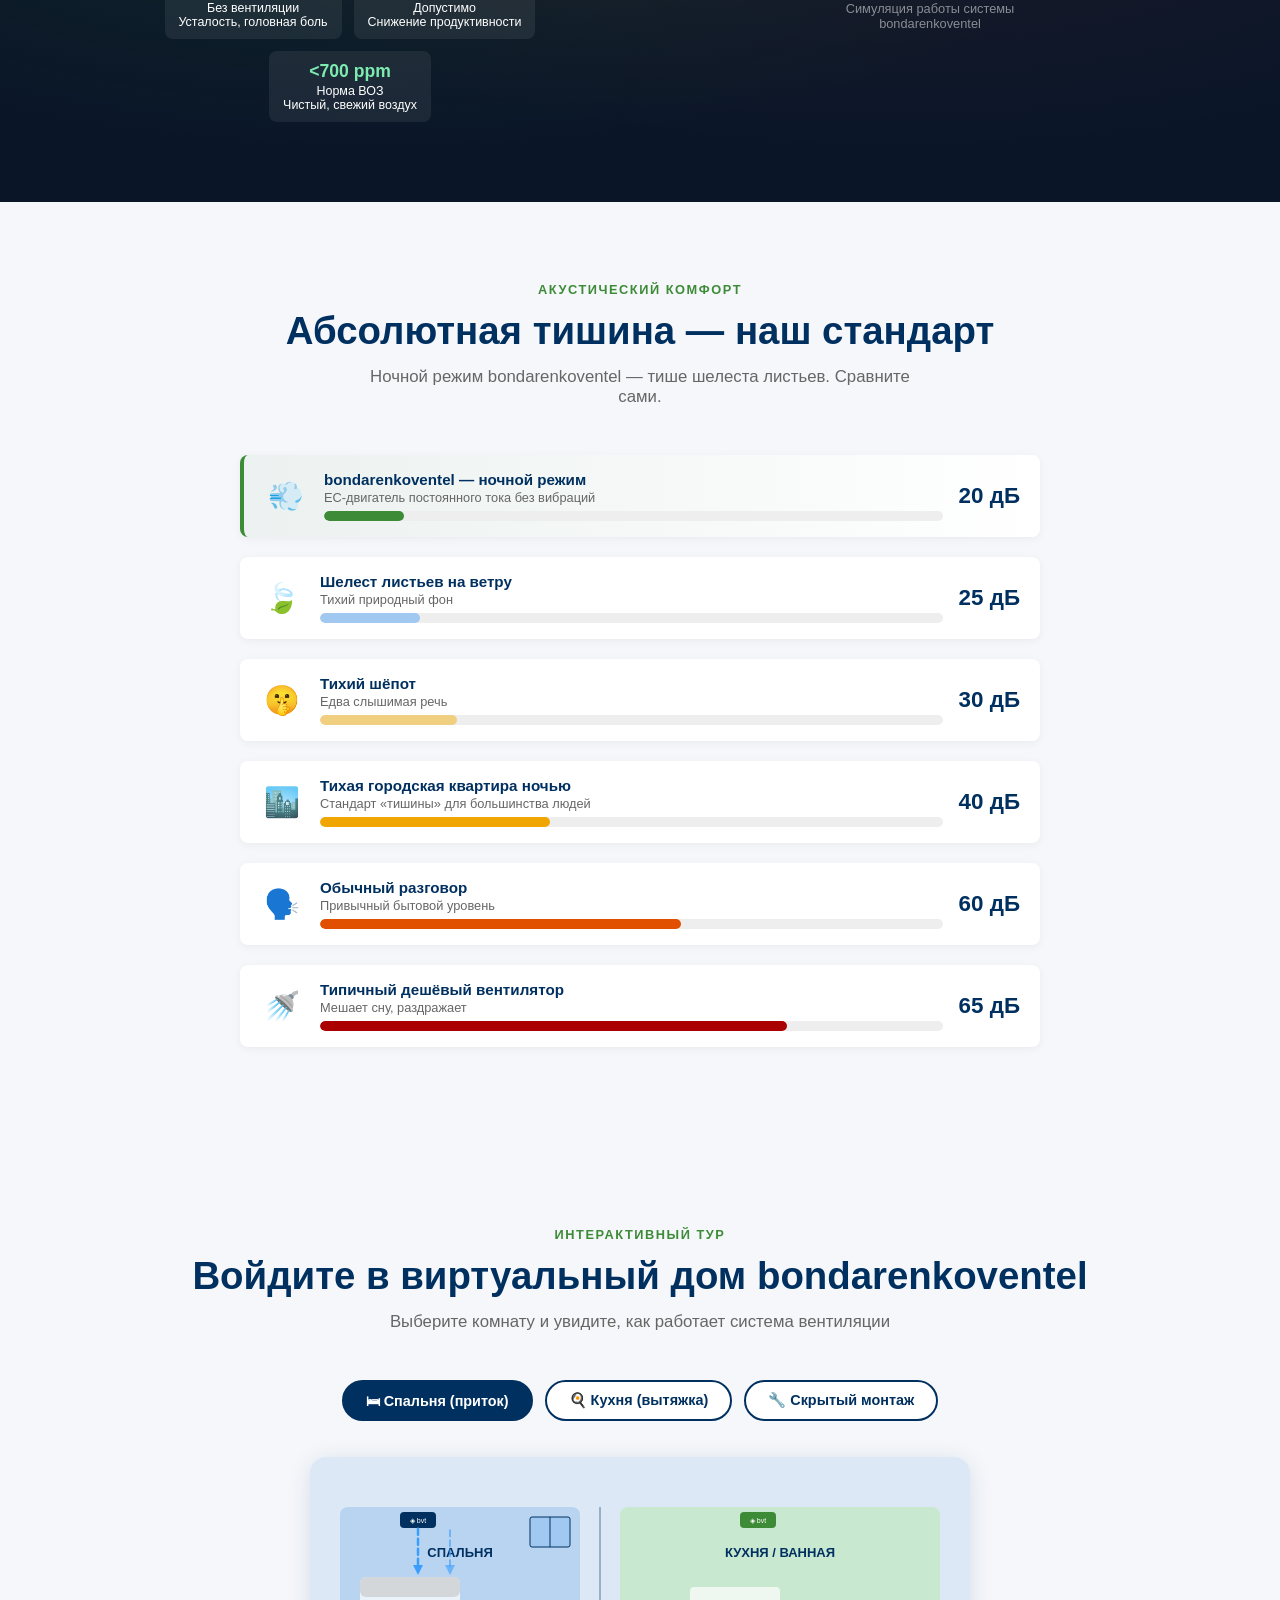
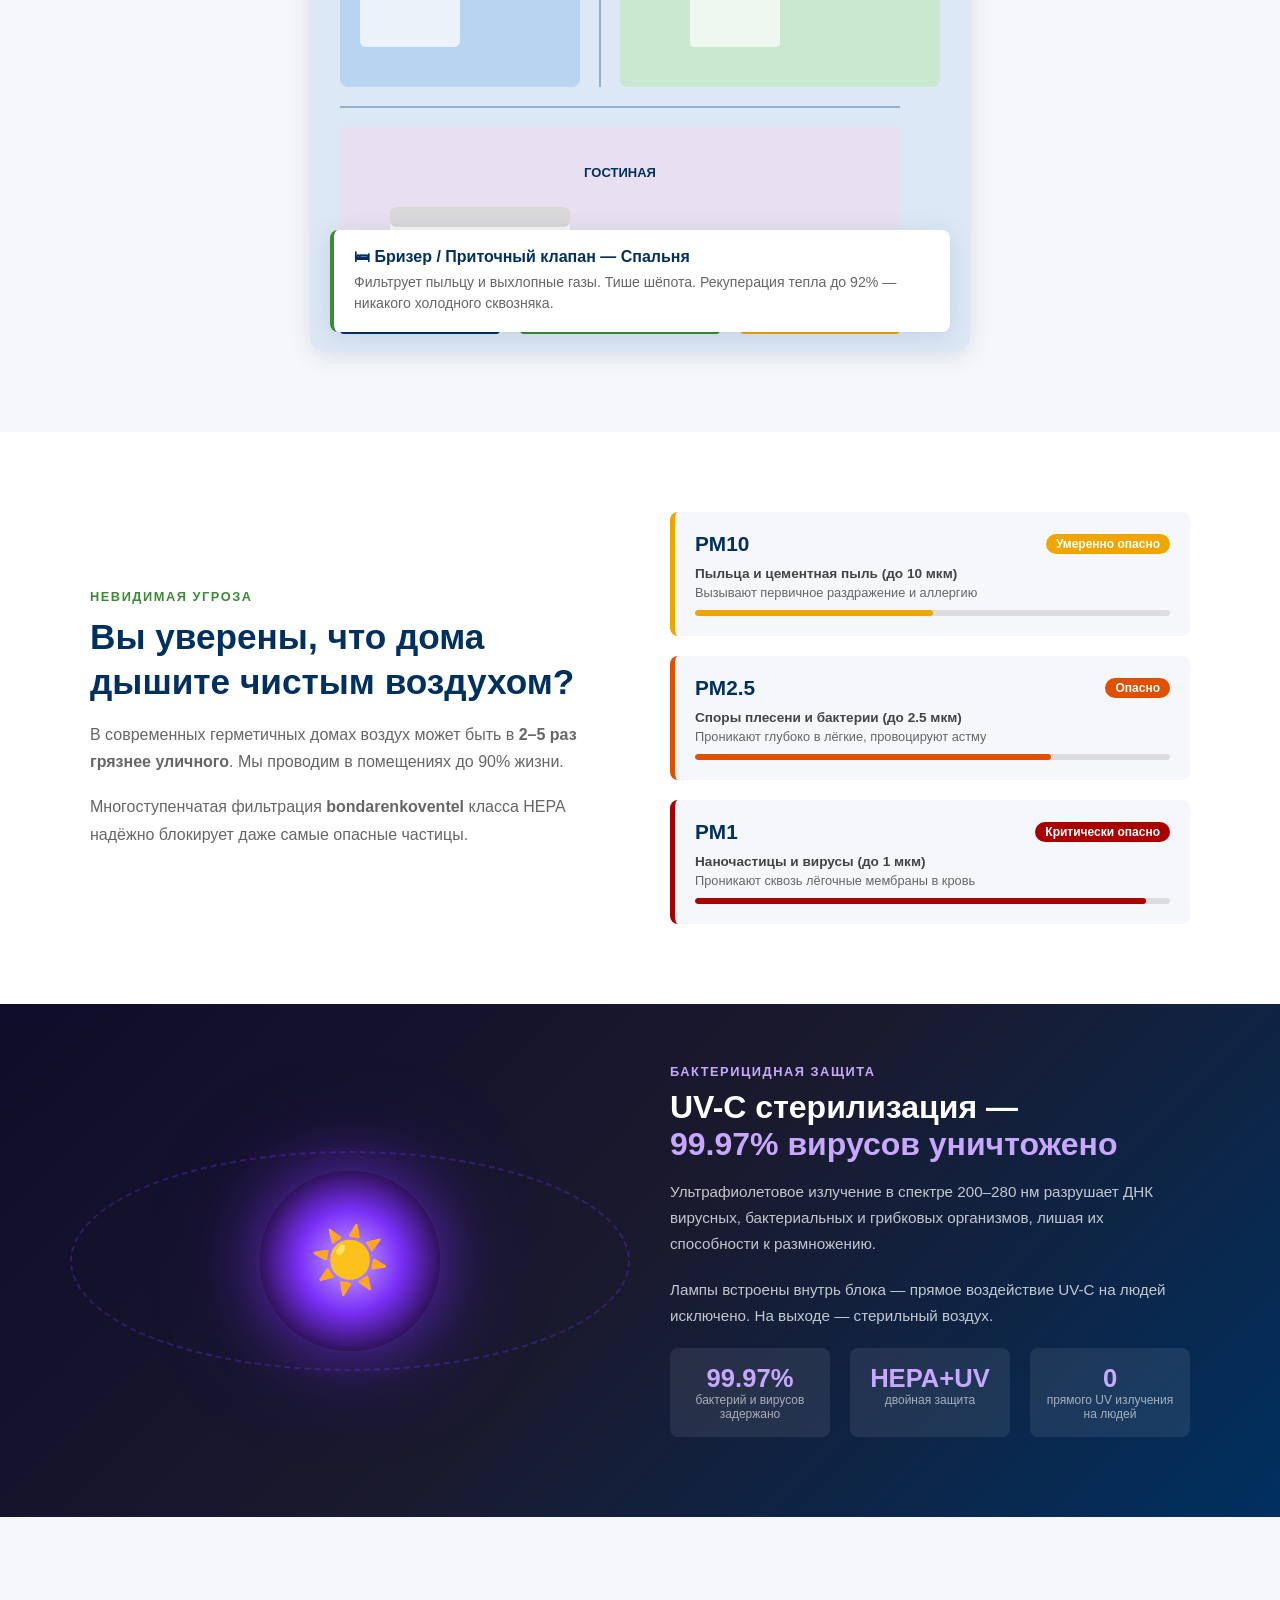
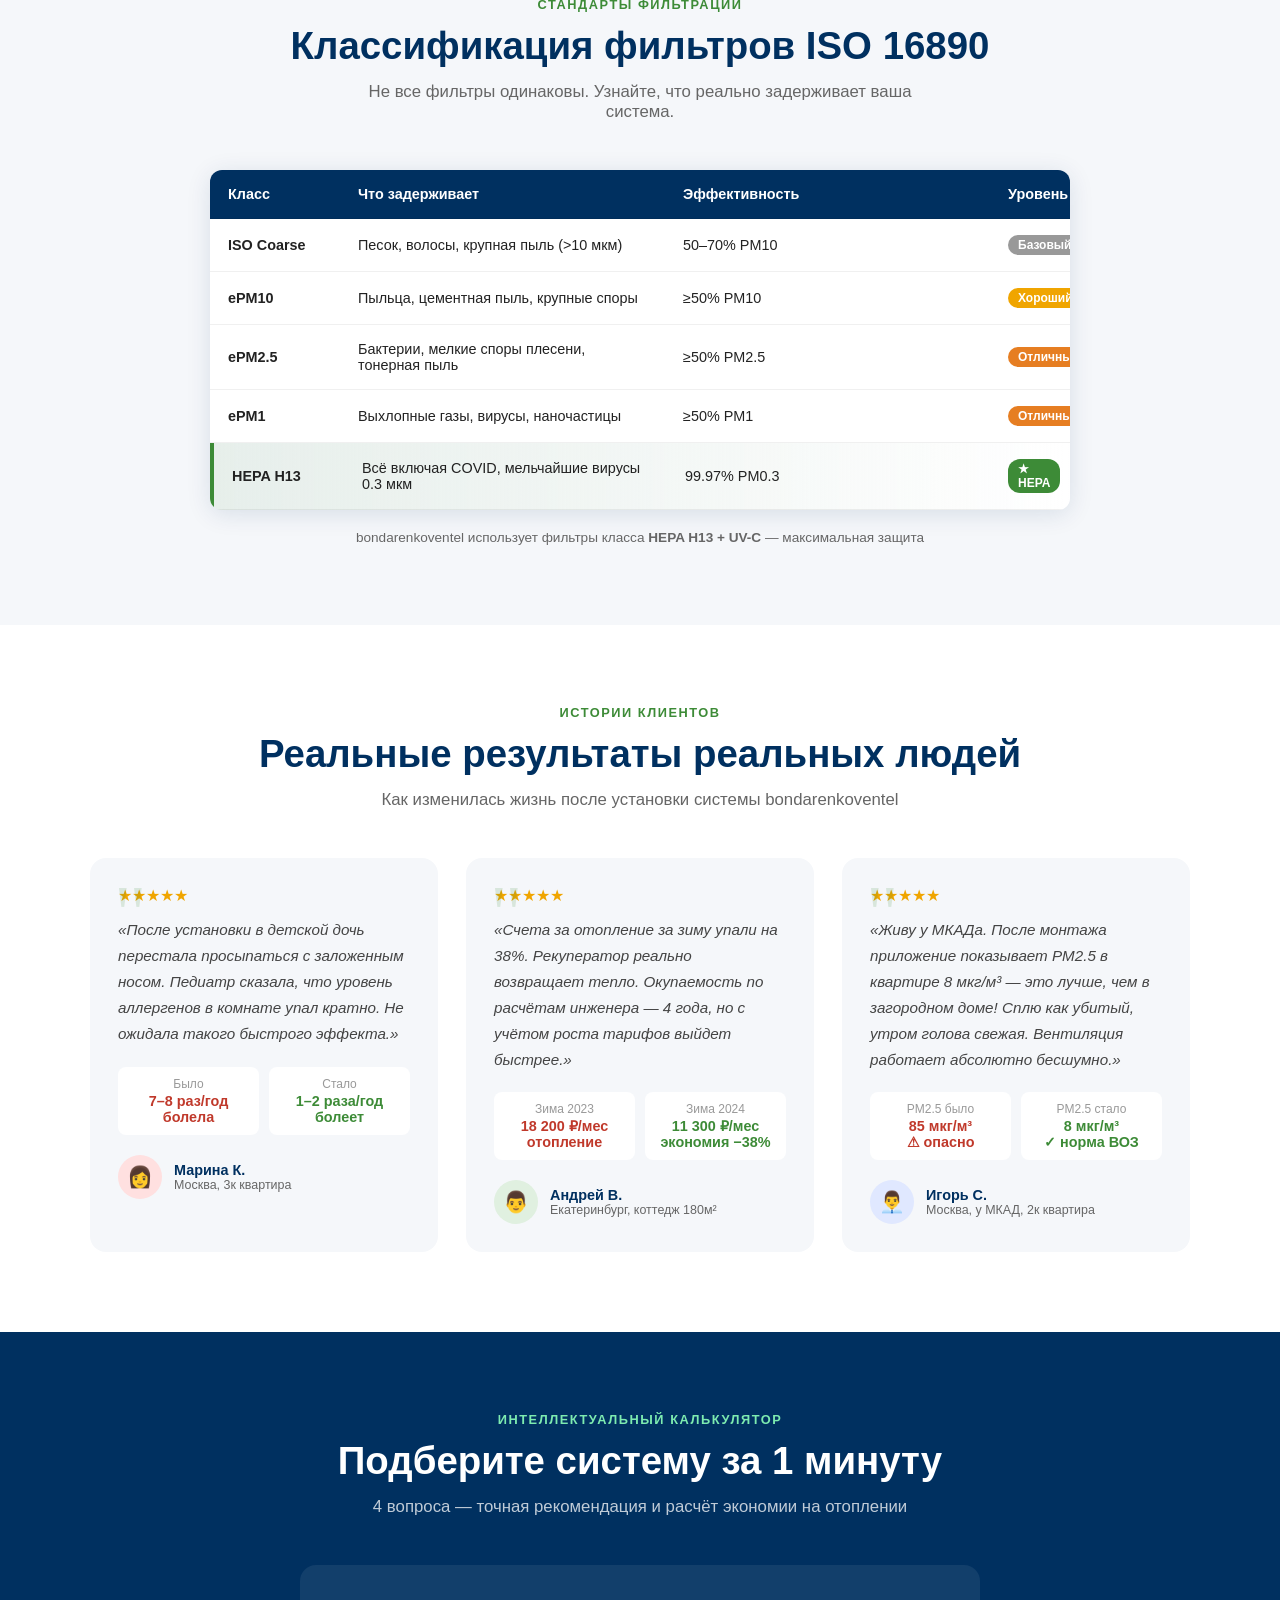
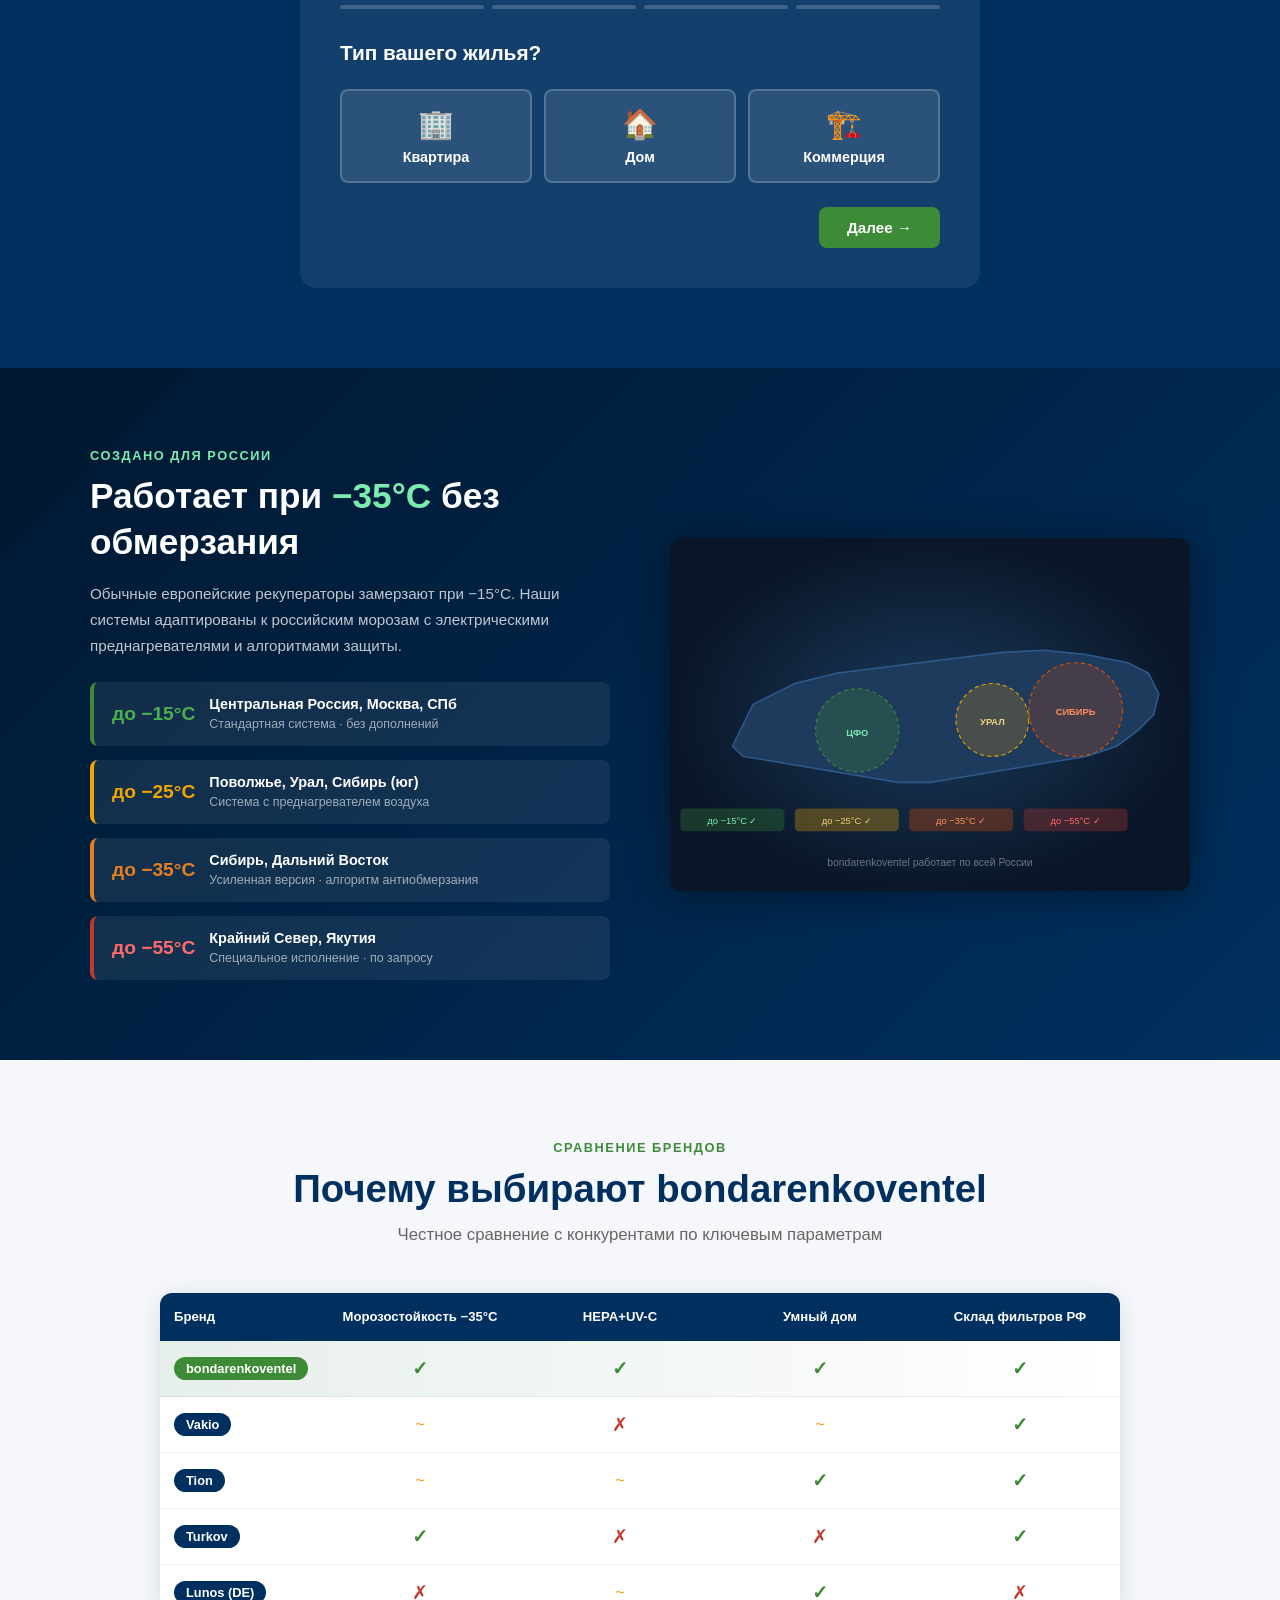
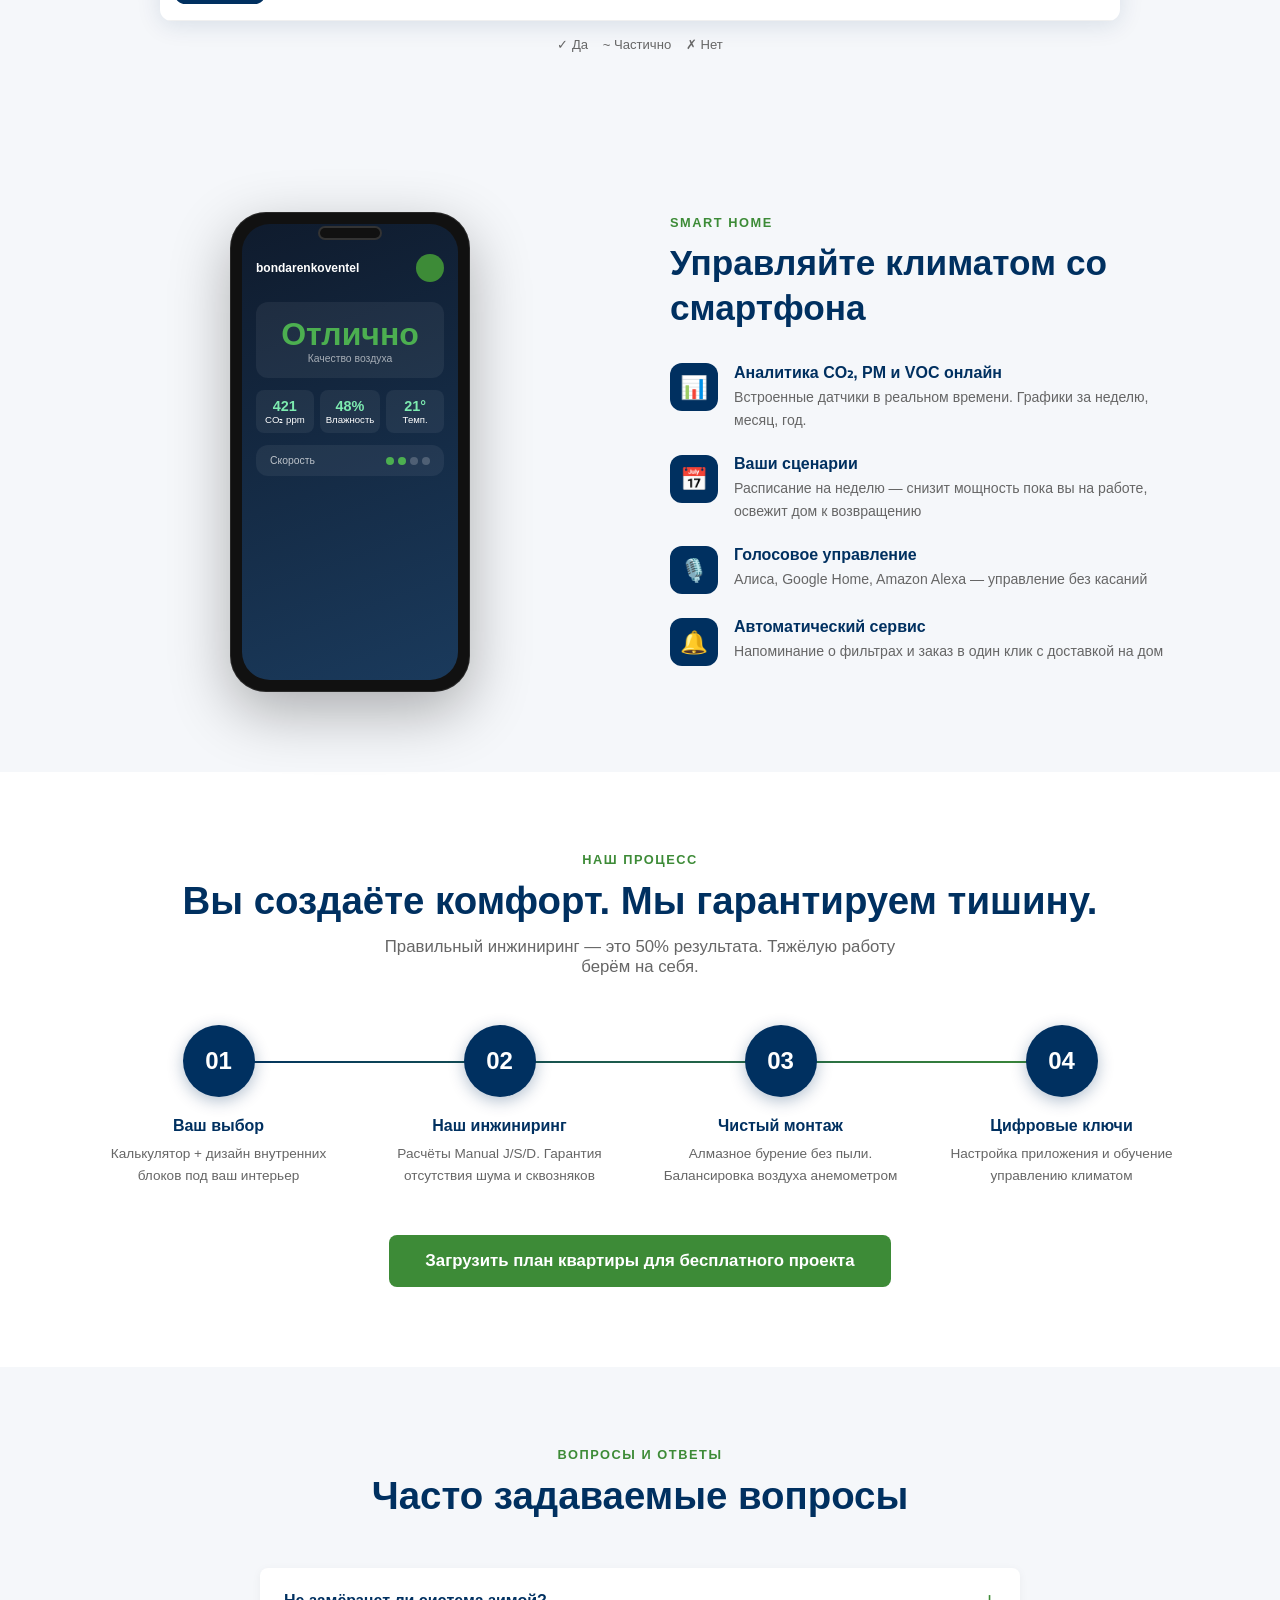
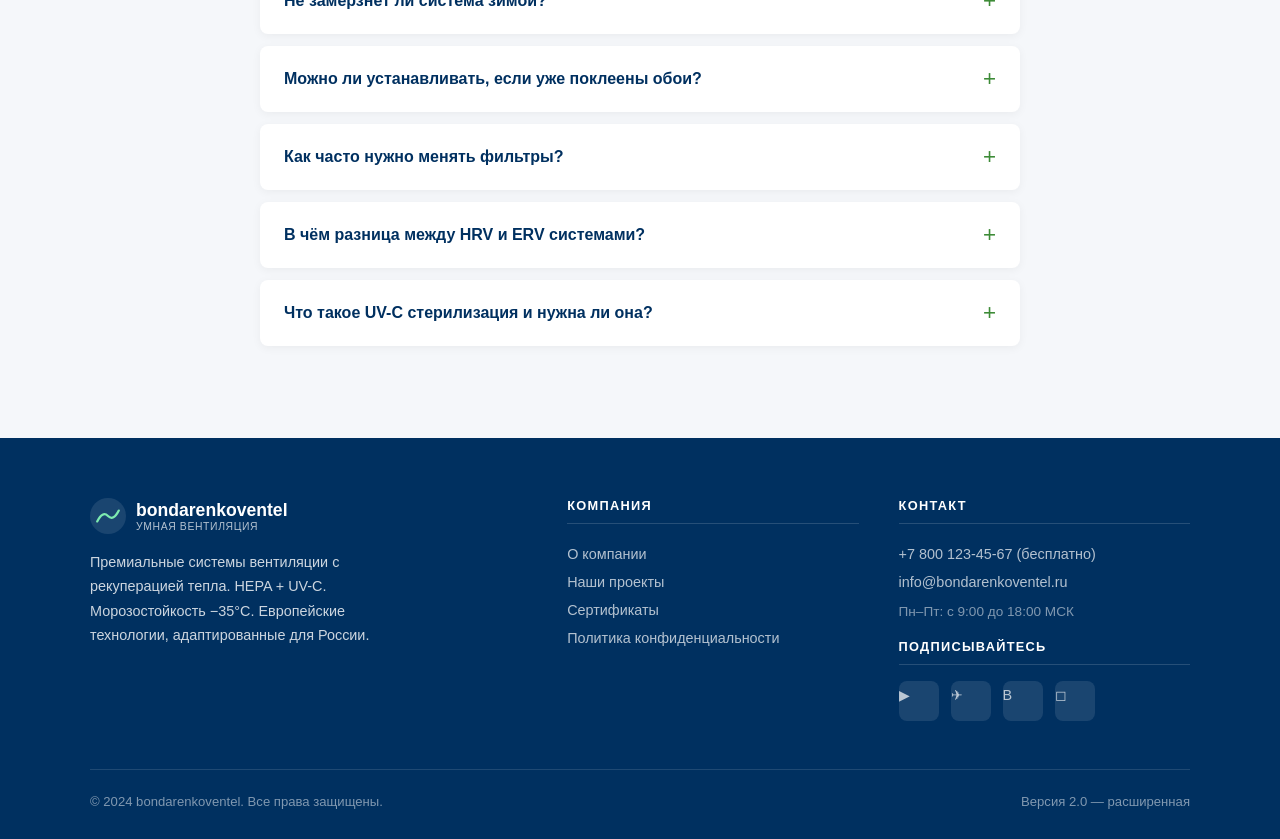
==== commit d8d61927: "Deploy website-v2 to GitHub Pages Updated with 7 new sections: CO2 monitor, noise scale, UV-C steril" ====
--- a/index.html
+++ b/index.html
@@ -3,17 +3,35 @@
 <head>
   <meta charset="UTF-8">
   <meta name="viewport" content="width=device-width, initial-scale=1.0">
-  <title>bondarenkoventel — Интеллектуальная вентиляция для вашего дома</title>
-  <meta name="description" content="Премиальные системы вентиляции с рекуперацией тепла. Чистый воздух, абсолютная тишина. Европейские технологии для России. Бесплатный инженерный расчёт.">
+  <title>bondarenkoventel v2 — Умная вентиляция для России</title>
+  <meta name="description" content="Премиальные системы вентиляции. Чистый воздух, абсолютная тишина. Морозостойкость −35°C. HEPA + UV-C. Бесплатный инженерный расчёт.">
   <link rel="stylesheet" href="css/style.css">
 </head>
 <body>
 
+<!-- ══ AI CHAT BUTTON ══ -->
+<button class="ai-chat-btn" id="aiChatBtn" title="Спросить инженера Алекса">🤖</button>
+<div class="ai-chat-bubble" id="aiChatBubble">
+  <div class="ai-bubble-header">
+    <div class="ai-avatar">🤖</div>
+    <div>
+      <h5>Алекс — ИИ-инженер</h5>
+      <span>● онлайн</span>
+    </div>
+  </div>
+  <p class="ai-message">Здравствуйте! Я помогу подобрать вентиляцию для вашего дома. О чём хотите узнать?</p>
+  <div class="ai-quick-btns">
+    <button class="ai-quick-btn" onclick="scrollToSection('#calculator')">📊 Рассчитать систему под мой дом</button>
+    <button class="ai-quick-btn" onclick="scrollToSection('#frost')">❄️ Подходит ли для моего региона?</button>
+    <button class="ai-quick-btn" onclick="scrollToSection('#faq')">🔧 Как проходит монтаж?</button>
+  </div>
+</div>
+
 <!-- ══ FLOATING BUTTONS ══ -->
 <div class="float-btns">
-  <a class="float-btn" href="mailto:info@bondarenkoventel.ru" title="Написать письмо">✉</a>
-  <a class="float-btn" href="#calculator" title="Рассчитать систему">?</a>
-  <a class="float-btn" href="#contacts" title="Чат">💬</a>
+  <a class="float-btn" href="mailto:info@bondarenkoventel.ru" title="Email">✉</a>
+  <a class="float-btn" href="#calculator" title="Калькулятор">?</a>
+  <a class="float-btn" href="#contacts" title="Telegram">✈</a>
 </div>
 
 <!-- ══ HEADER ══ -->
@@ -28,7 +46,7 @@
       </svg>
       <div>
         <div class="logo__text">bondarenkoventel</div>
-        <div class="logo__sub">Умная вентиляция</div>
+        <div class="logo__sub">Умная вентиляция · v2</div>
       </div>
     </a>
     <button class="burger" id="burger" aria-label="Меню">
@@ -37,66 +55,48 @@
   </div>
 </header>
 
-<!-- Side nav -->
 <div class="nav-overlay" id="navOverlay"></div>
 <nav class="side-nav" id="sideNav">
+  <a href="#co2">CO₂ монитор</a>
+  <a href="#noise">Тишина</a>
   <a href="#virtual-home">Виртуальный дом</a>
   <a href="#threat">Чистый воздух</a>
+  <a href="#uvc">UV-C защита</a>
+  <a href="#filters">Фильтры ISO</a>
+  <a href="#testimonials">Отзывы</a>
   <a href="#calculator">Калькулятор</a>
+  <a href="#frost">Морозостойкость</a>
+  <a href="#compare">Сравнение</a>
   <a href="#smarthome">Умный дом</a>
-  <a href="#howwework">Как мы работаем</a>
   <a href="#faq">FAQ</a>
-  <a href="#contacts">Контакты</a>
 </nav>
 
 <!-- ══ HERO ══ -->
 <section class="hero" id="home">
-
-  <!-- Animated SVG waves -->
   <svg class="hero__waves" viewBox="0 0 1440 800" preserveAspectRatio="xMidYMid slice">
     <path d="M0 400 Q360 200 720 400 Q1080 600 1440 400 L1440 800 L0 800Z" fill="white" opacity="0.03"/>
     <path d="M0 500 Q360 300 720 500 Q1080 700 1440 500 L1440 800 L0 800Z" fill="white" opacity="0.03"/>
-    <path d="M0 600 Q360 400 720 600 Q1080 800 1440 600 L1440 800 L0 800Z" fill="white" opacity="0.04"/>
-    <!-- Floating particles -->
     <circle cx="200" cy="300" r="3" fill="#7DEBB0" opacity="0.5"><animate attributeName="cy" values="300;250;300" dur="4s" repeatCount="indefinite"/></circle>
     <circle cx="800" cy="200" r="2" fill="#7DEBB0" opacity="0.4"><animate attributeName="cy" values="200;150;200" dur="5s" repeatCount="indefinite"/></circle>
     <circle cx="1100" cy="350" r="4" fill="#7DEBB0" opacity="0.3"><animate attributeName="cy" values="350;300;350" dur="3.5s" repeatCount="indefinite"/></circle>
-    <circle cx="400" cy="500" r="2" fill="white" opacity="0.3"><animate attributeName="cy" values="500;450;500" dur="6s" repeatCount="indefinite"/></circle>
   </svg>
-
   <div class="hero__content container">
-    <span class="hero__tag">Европейские технологии климата · Россия</span>
+    <span class="hero__tag">Европейские технологии · Адаптация для России · v2</span>
     <h1>Чистый воздух.<br><span>Абсолютная тишина.</span><br>Интеллектуальная вентиляция.</h1>
-    <p class="hero__sub">
-      Европейские технологии климата с экологичным скрытым монтажом.
-      Вы управляете дизайном и функциями — мы гарантируем отсутствие шума
-      и сквозняков за счёт точных инженерных расчётов.
-    </p>
+    <p class="hero__sub">HEPA + UV-C фильтрация. Рекуперация 92%. Морозостойкость −35°C.
+      Управление со смартфона. Бесплатный инженерный расчёт.</p>
     <div class="hero__btns">
       <a href="#calculator" class="btn btn-primary">Подобрать систему и узнать экономию</a>
-      <a href="#virtual-home" class="btn btn-outline">Виртуальный тур по дому</a>
-    </div>
-  </div>
-
-  <!-- Trust bar -->
+      <a href="#co2" class="btn btn-outline">Проверить воздух у вас дома</a>
+    </div>
+  </div>
   <div class="trust-bar">
     <div class="trust-bar__inner container">
-      <div class="trust-item">
-        <div class="trust-item__icon">🌡️</div>
-        <div class="trust-item__label">Работает до<br>−35 °С</div>
-      </div>
-      <div class="trust-item">
-        <div class="trust-item__icon">🔇</div>
-        <div class="trust-item__label">Шум от<br>20 дБ</div>
-      </div>
-      <div class="trust-item">
-        <div class="trust-item__icon">📱</div>
-        <div class="trust-item__label">Управление<br>со смартфона</div>
-      </div>
-      <div class="trust-item">
-        <div class="trust-item__icon">🏭</div>
-        <div class="trust-item__label">Склад HEPA<br>фильтров в РФ</div>
-      </div>
+      <div class="trust-item"><div class="trust-item__icon">🌡️</div><div class="trust-item__label">Работает до<br>−35 °С</div></div>
+      <div class="trust-item"><div class="trust-item__icon">🔇</div><div class="trust-item__label">Шум от<br>20 дБ</div></div>
+      <div class="trust-item"><div class="trust-item__icon">☣️</div><div class="trust-item__label">UV-C<br>стерилизация</div></div>
+      <div class="trust-item"><div class="trust-item__icon">♻️</div><div class="trust-item__label">Рекуперация<br>92% тепла</div></div>
+      <div class="trust-item"><div class="trust-item__icon">📱</div><div class="trust-item__label">Умный дом<br>интеграция</div></div>
     </div>
   </div>
 </section>
@@ -104,17 +104,122 @@
 <!-- ══ STATS ══ -->
 <section class="stats">
   <div class="stats__inner container">
-    <div class="stat-block fade-in">
-      <div class="stat-block__num">15</div>
-      <div class="stat-block__text">лет опыта в вентиляции</div>
-    </div>
-    <div class="stat-block fade-in">
-      <div class="stat-block__num">500+</div>
-      <div class="stat-block__text">успешных установок по России</div>
-    </div>
-    <div class="stat-block fade-in">
-      <div class="stat-block__num">92%</div>
-      <div class="stat-block__text">рекуперация тепла — ваша экономия</div>
+    <div class="stat-block fade-in"><div class="stat-block__num">15</div><div class="stat-block__text">лет опыта в вентиляции</div></div>
+    <div class="stat-block fade-in"><div class="stat-block__num">500+</div><div class="stat-block__text">успешных установок по России</div></div>
+    <div class="stat-block fade-in"><div class="stat-block__num">92%</div><div class="stat-block__text">рекуперация тепла — ваша экономия</div></div>
+  </div>
+</section>
+
+<!-- ══ CO2 MONITOR (НОВОЕ) ══ -->
+<section class="co2-section" id="co2">
+  <div class="container">
+    <div class="co2-inner">
+      <div class="co2-text fade-in">
+        <div class="section-tag" style="color:#7DEBB0">Невидимая угроза</div>
+        <h2>Прямо сейчас в закрытой комнате CO₂ достигает <span id="co2HeroVal">1200</span> ppm</h2>
+        <p style="margin-bottom:20px">
+          При уровне CO₂ выше 1000 ppm человек чувствует усталость, снижение концентрации
+          и головную боль. Норма ВОЗ — не выше 700 ppm.
+        </p>
+        <p>
+          Нажмите «Включить вентиляцию» и наблюдайте, как воздух становится чистым
+          за несколько минут работы системы bondarenkoventel.
+        </p>
+        <div class="co2-compare" style="margin-top:24px">
+          <div class="co2-level co2-level--bad"><span class="co2-level__val">1200+ ppm</span>Без вентиляции<br>Усталость, головная боль</div>
+          <div class="co2-level co2-level--ok"><span class="co2-level__val">700–1000</span>Допустимо<br>Снижение продуктивности</div>
+          <div class="co2-level co2-level--good"><span class="co2-level__val">&lt;700 ppm</span>Норма ВОЗ<br>Чистый, свежий воздух</div>
+        </div>
+      </div>
+      <div class="co2-gauge fade-in">
+        <div class="co2-monitor" id="co2Monitor">
+          <div class="co2-ring"></div>
+          <div class="co2-value danger" id="co2Val">1200</div>
+          <div class="co2-unit">ppm CO₂</div>
+          <div class="co2-status danger" id="co2Status">⚠ Опасно</div>
+        </div>
+        <div class="co2-toggle">
+          <span>Вентиляция</span>
+          <button class="toggle-btn" id="co2Toggle" onclick="toggleCo2()"></button>
+        </div>
+        <p style="font-size:.8rem;color:rgba(255,255,255,.5);text-align:center;max-width:220px">
+          Симуляция работы системы bondarenkoventel
+        </p>
+      </div>
+    </div>
+  </div>
+</section>
+
+<!-- ══ NOISE SCALE (НОВОЕ) ══ -->
+<section class="noise-section" id="noise">
+  <div class="container">
+    <div class="section-head fade-in">
+      <div class="section-tag">Акустический комфорт</div>
+      <h2>Абсолютная тишина — наш стандарт</h2>
+      <p>Ночной режим bondarenkoventel — тише шелеста листьев. Сравните сами.</p>
+    </div>
+    <div class="noise-scale fade-in">
+
+      <div class="noise-item highlight">
+        <div class="noise-item__icon">💨</div>
+        <div class="noise-item__info">
+          <div class="noise-item__name">bondarenkoventel — ночной режим</div>
+          <div class="noise-item__desc">EC-двигатель постоянного тока без вибраций</div>
+          <div class="noise-bar"><div class="noise-bar__fill" style="background:var(--green)" data-width="13"></div></div>
+        </div>
+        <div class="noise-item__db">20 дБ</div>
+      </div>
+
+      <div class="noise-item">
+        <div class="noise-item__icon">🍃</div>
+        <div class="noise-item__info">
+          <div class="noise-item__name">Шелест листьев на ветру</div>
+          <div class="noise-item__desc">Тихий природный фон</div>
+          <div class="noise-bar"><div class="noise-bar__fill" style="background:#a0c8f0" data-width="16"></div></div>
+        </div>
+        <div class="noise-item__db">25 дБ</div>
+      </div>
+
+      <div class="noise-item">
+        <div class="noise-item__icon">🤫</div>
+        <div class="noise-item__info">
+          <div class="noise-item__name">Тихий шёпот</div>
+          <div class="noise-item__desc">Едва слышимая речь</div>
+          <div class="noise-bar"><div class="noise-bar__fill" style="background:#f0d080" data-width="22"></div></div>
+        </div>
+        <div class="noise-item__db">30 дБ</div>
+      </div>
+
+      <div class="noise-item">
+        <div class="noise-item__icon">🏙️</div>
+        <div class="noise-item__info">
+          <div class="noise-item__name">Тихая городская квартира ночью</div>
+          <div class="noise-item__desc">Стандарт «тишины» для большинства людей</div>
+          <div class="noise-bar"><div class="noise-bar__fill" style="background:#f0a500" data-width="37"></div></div>
+        </div>
+        <div class="noise-item__db">40 дБ</div>
+      </div>
+
+      <div class="noise-item">
+        <div class="noise-item__icon">🗣️</div>
+        <div class="noise-item__info">
+          <div class="noise-item__name">Обычный разговор</div>
+          <div class="noise-item__desc">Привычный бытовой уровень</div>
+          <div class="noise-bar"><div class="noise-bar__fill" style="background:#e05000" data-width="58"></div></div>
+        </div>
+        <div class="noise-item__db">60 дБ</div>
+      </div>
+
+      <div class="noise-item">
+        <div class="noise-item__icon">🚿</div>
+        <div class="noise-item__info">
+          <div class="noise-item__name">Типичный дешёвый вентилятор</div>
+          <div class="noise-item__desc">Мешает сну, раздражает</div>
+          <div class="noise-bar"><div class="noise-bar__fill" style="background:#aa0000" data-width="75"></div></div>
+        </div>
+        <div class="noise-item__db">65 дБ</div>
+      </div>
+
     </div>
   </div>
 </section>
@@ -124,107 +229,62 @@
   <div class="container">
     <div class="section-head fade-in">
       <div class="section-tag">Интерактивный тур</div>
-      <h2>Войдите в виртуальный дом<br>bondarenkoventel</h2>
+      <h2>Войдите в виртуальный дом bondarenkoventel</h2>
       <p>Выберите комнату и увидите, как работает система вентиляции</p>
     </div>
-
     <div class="vh__controls fade-in">
       <button class="vh-btn active" data-zone="bedroom">🛏 Спальня (приток)</button>
       <button class="vh-btn" data-zone="kitchen">🍳 Кухня (вытяжка)</button>
       <button class="vh-btn" data-zone="mount">🔧 Скрытый монтаж</button>
     </div>
-
     <div class="vh__scene fade-in">
-      <!-- Isometric apartment SVG -->
       <div class="iso-apartment">
         <svg viewBox="0 0 660 495" id="apartmentSvg">
-          <!-- Floor -->
           <rect x="0" y="0" width="660" height="495" fill="#dce8f5" rx="16"/>
-
-          <!-- Room 1: Bedroom (left) -->
           <rect x="30" y="50" width="240" height="180" fill="#b8d4f0" rx="8"/>
           <text x="150" y="100" text-anchor="middle" fill="#003060" font-size="13" font-weight="bold">СПАЛЬНЯ</text>
-          <!-- Bed -->
           <rect x="50" y="120" width="100" height="70" fill="#fff" rx="6" opacity="0.7"/>
           <rect x="50" y="120" width="100" height="20" fill="#ccc" rx="6" opacity="0.7"/>
-          <!-- Window symbol -->
           <rect x="220" y="60" width="40" height="30" fill="#a0c8f0" rx="2" stroke="#003060" stroke-width="1"/>
           <line x1="240" y1="60" x2="240" y2="90" stroke="#003060" stroke-width="1"/>
-
-          <!-- Room 2: Kitchen (right) -->
           <rect x="310" y="50" width="320" height="180" fill="#c8e8d0" rx="8"/>
           <text x="470" y="100" text-anchor="middle" fill="#003060" font-size="13" font-weight="bold">КУХНЯ / ВАННАЯ</text>
-          <!-- Table -->
           <rect x="380" y="130" width="90" height="60" fill="#fff" rx="4" opacity="0.7"/>
-
-          <!-- Room 3: Living (bottom) -->
           <rect x="30" y="270" width="560" height="190" fill="#e8e0f0" rx="8"/>
           <text x="310" y="320" text-anchor="middle" fill="#003060" font-size="13" font-weight="bold">ГОСТИНАЯ</text>
-          <!-- Sofa -->
           <rect x="80" y="350" width="180" height="70" fill="#fff" rx="6" opacity="0.7"/>
           <rect x="80" y="350" width="180" height="20" fill="#ccc" rx="6" opacity="0.7"/>
-
-          <!-- Walls -->
           <line x1="290" y1="50" x2="290" y2="230" stroke="#003060" stroke-width="2" opacity="0.3"/>
           <line x1="30" y1="250" x2="590" y2="250" stroke="#003060" stroke-width="2" opacity="0.3"/>
-
-          <!-- Ventilation devices -->
-          <!-- Bedroom unit -->
           <rect x="90" y="55" width="36" height="16" fill="#003060" rx="4"/>
           <text x="108" y="66" text-anchor="middle" fill="white" font-size="7">◈ bvt</text>
-
-          <!-- Kitchen unit -->
           <rect x="430" y="55" width="36" height="16" fill="#3D8B37" rx="4"/>
           <text x="448" y="66" text-anchor="middle" fill="white" font-size="7">◈ bvt</text>
-
-          <!-- BEDROOM AIR ARROWS (blue = in) -->
           <g class="air-arrow" id="arrowBedroom">
-            <line x1="108" y1="71" x2="108" y2="110" stroke="#3B9EFF" stroke-width="2.5" stroke-dasharray="6,4" stroke-linecap="round">
-              <animate attributeName="stroke-dashoffset" values="0;-20" dur="1s" repeatCount="indefinite"/>
-            </line>
+            <line x1="108" y1="71" x2="108" y2="110" stroke="#3B9EFF" stroke-width="2.5" stroke-dasharray="6,4" stroke-linecap="round"><animate attributeName="stroke-dashoffset" values="0;-20" dur="1s" repeatCount="indefinite"/></line>
             <polygon points="103,108 108,118 113,108" fill="#3B9EFF"/>
-
-            <line x1="140" y1="71" x2="140" y2="110" stroke="#3B9EFF" stroke-width="2" stroke-dasharray="6,4" stroke-linecap="round" opacity="0.6">
-              <animate attributeName="stroke-dashoffset" values="0;-20" dur="1.2s" repeatCount="indefinite"/>
-            </line>
+            <line x1="140" y1="71" x2="140" y2="110" stroke="#3B9EFF" stroke-width="2" stroke-dasharray="6,4" stroke-linecap="round" opacity="0.6"><animate attributeName="stroke-dashoffset" values="0;-20" dur="1.2s" repeatCount="indefinite"/></line>
             <polygon points="135,108 140,118 145,108" fill="#3B9EFF" opacity="0.6"/>
           </g>
-
-          <!-- KITCHEN AIR ARROWS (gray = out) -->
           <g class="air-arrow" id="arrowKitchen">
-            <line x1="448" y1="71" x2="448" y2="130" stroke="#999" stroke-width="2.5" stroke-dasharray="6,4" stroke-linecap="round">
-              <animate attributeName="stroke-dashoffset" values="0;20" dur="1s" repeatCount="indefinite"/>
-            </line>
+            <line x1="448" y1="71" x2="448" y2="130" stroke="#999" stroke-width="2.5" stroke-dasharray="6,4" stroke-linecap="round"><animate attributeName="stroke-dashoffset" values="0;20" dur="1s" repeatCount="indefinite"/></line>
             <polygon points="443,73 448,63 453,73" fill="#999"/>
-
-            <line x1="480" y1="71" x2="480" y2="130" stroke="#999" stroke-width="2" stroke-dasharray="6,4" stroke-linecap="round" opacity="0.6">
-              <animate attributeName="stroke-dashoffset" values="0;20" dur="1.2s" repeatCount="indefinite"/>
-            </line>
+            <line x1="480" y1="71" x2="480" y2="130" stroke="#999" stroke-width="2" stroke-dasharray="6,4" stroke-linecap="round" opacity="0.6"><animate attributeName="stroke-dashoffset" values="0;20" dur="1.2s" repeatCount="indefinite"/></line>
             <polygon points="475,73 480,63 485,73" fill="#999" opacity="0.6"/>
           </g>
-
-          <!-- MOUNT arrows — showing wall drilling -->
           <g class="air-arrow" id="arrowMount">
             <circle cx="260" cy="140" r="12" fill="#003060" opacity="0.8"/>
             <text x="260" y="144" text-anchor="middle" fill="white" font-size="9">⊙</text>
-            <line x1="272" y1="140" x2="310" y2="140" stroke="#f0a500" stroke-width="2" stroke-dasharray="4,3">
-              <animate attributeName="stroke-dashoffset" values="0;-14" dur="0.8s" repeatCount="indefinite"/>
-            </line>
+            <line x1="272" y1="140" x2="310" y2="140" stroke="#f0a500" stroke-width="2" stroke-dasharray="4,3"><animate attributeName="stroke-dashoffset" values="0;-14" dur="0.8s" repeatCount="indefinite"/></line>
             <text x="200" y="175" text-anchor="middle" fill="#003060" font-size="10">Ø160мм · 1 день</text>
           </g>
-
-          <!-- System labels -->
           <rect x="30" y="455" width="160" height="22" fill="#003060" rx="4"/>
           <text x="110" y="470" text-anchor="middle" fill="white" font-size="9" font-weight="bold">01 ПРИТОК</text>
-
           <rect x="210" y="455" width="200" height="22" fill="#3D8B37" rx="4"/>
           <text x="310" y="470" text-anchor="middle" fill="white" font-size="9" font-weight="bold">02 РЕКУПЕРАЦИЯ</text>
-
           <rect x="430" y="455" width="160" height="22" fill="#f0a500" rx="4"/>
           <text x="510" y="470" text-anchor="middle" fill="white" font-size="9" font-weight="bold">03 ГИБРИД</text>
         </svg>
-
-        <!-- Popup -->
         <div class="vh__popup" id="vhPopup">
           <h4 id="vhPopupTitle">Спальня</h4>
           <p id="vhPopupText">Выберите зону выше</p>
@@ -241,44 +301,24 @@
       <div class="threat__text fade-in">
         <div class="section-tag">Невидимая угроза</div>
         <h2>Вы уверены, что дома дышите чистым воздухом?</h2>
-        <p>
-          В современных герметичных домах с пластиковыми окнами воздух может быть
-          в <strong>2–5 раз грязнее уличного</strong>. Мы проводим в помещениях
-          до 90% нашей жизни. То, что видно на мебели — лишь малая часть проблемы.
-        </p>
-        <br>
-        <p>
-          Многоступенчатая фильтрация <strong>bondarenkoventel</strong> класса HEPA
-          надёжно блокирует даже самые опасные частицы.
-        </p>
-      </div>
-
+        <p>В современных герметичных домах воздух может быть в <strong>2–5 раз грязнее уличного</strong>. Мы проводим в помещениях до 90% жизни.</p>
+        <br><p>Многоступенчатая фильтрация <strong>bondarenkoventel</strong> класса HEPA надёжно блокирует даже самые опасные частицы.</p>
+      </div>
       <div class="particle-cards fade-in">
         <div class="particle-card particle-card--pm10">
-          <div class="particle-card__top">
-            <span class="particle-card__size">PM10</span>
-            <span class="particle-card__danger pm10-danger">Умеренно опасно</span>
-          </div>
+          <div class="particle-card__top"><span class="particle-card__size">PM10</span><span class="particle-card__danger pm10-danger">Умеренно опасно</span></div>
           <div class="particle-card__name">Пыльца и цементная пыль (до 10 мкм)</div>
           <div class="particle-card__desc">Вызывают первичное раздражение и аллергию</div>
           <div class="progress-bar"><div class="progress-bar__fill pm10-fill" data-width="50"></div></div>
         </div>
-
         <div class="particle-card particle-card--pm25">
-          <div class="particle-card__top">
-            <span class="particle-card__size">PM2.5</span>
-            <span class="particle-card__danger pm25-danger">Опасно</span>
-          </div>
+          <div class="particle-card__top"><span class="particle-card__size">PM2.5</span><span class="particle-card__danger pm25-danger">Опасно</span></div>
           <div class="particle-card__name">Споры плесени и бактерии (до 2.5 мкм)</div>
-          <div class="particle-card__desc">Проникают глубоко в лёгкие</div>
+          <div class="particle-card__desc">Проникают глубоко в лёгкие, провоцируют астму</div>
           <div class="progress-bar"><div class="progress-bar__fill pm25-fill" data-width="75"></div></div>
         </div>
-
         <div class="particle-card particle-card--pm1">
-          <div class="particle-card__top">
-            <span class="particle-card__size">PM1</span>
-            <span class="particle-card__danger pm1-danger">Критически опасно</span>
-          </div>
+          <div class="particle-card__top"><span class="particle-card__size">PM1</span><span class="particle-card__danger pm1-danger">Критически опасно</span></div>
           <div class="particle-card__name">Наночастицы и вирусы (до 1 мкм)</div>
           <div class="particle-card__desc">Проникают сквозь лёгочные мембраны в кровь</div>
           <div class="progress-bar"><div class="progress-bar__fill pm1-fill" data-width="95"></div></div>
@@ -288,121 +328,318 @@
   </div>
 </section>
 
+<!-- ══ UV-C (НОВОЕ) ══ -->
+<section class="uvc-section" id="uvc">
+  <div class="container">
+    <div class="uvc-inner">
+      <div class="uvc-visual fade-in">
+        <div class="uvc-lamp">☀️</div>
+        <div class="uvc-rays"></div>
+      </div>
+      <div class="uvc-text fade-in">
+        <div class="section-tag" style="color:#c8a8ff">Бактерицидная защита</div>
+        <h2>UV-C стерилизация —<br><span>99.97% вирусов уничтожено</span></h2>
+        <p>Ультрафиолетовое излучение в спектре 200–280 нм разрушает ДНК вирусных, бактериальных и грибковых организмов, лишая их способности к размножению.</p>
+        <p>Лампы встроены внутрь блока — прямое воздействие UV-C на людей исключено. На выходе — стерильный воздух.</p>
+        <div class="uvc-stats">
+          <div class="uvc-stat"><span class="uvc-stat__val">99.97%</span><div class="uvc-stat__label">бактерий и вирусов задержано</div></div>
+          <div class="uvc-stat"><span class="uvc-stat__val">HEPA+UV</span><div class="uvc-stat__label">двойная защита</div></div>
+          <div class="uvc-stat"><span class="uvc-stat__val">0</span><div class="uvc-stat__label">прямого UV излучения на людей</div></div>
+        </div>
+      </div>
+    </div>
+  </div>
+</section>
+
+<!-- ══ ISO FILTERS TABLE (НОВОЕ) ══ -->
+<section class="filters-section" id="filters">
+  <div class="container">
+    <div class="section-head fade-in">
+      <div class="section-tag">Стандарты фильтрации</div>
+      <h2>Классификация фильтров ISO 16890</h2>
+      <p>Не все фильтры одинаковы. Узнайте, что реально задерживает ваша система.</p>
+    </div>
+    <div class="filter-table fade-in">
+      <div class="filter-row header-row">
+        <div class="filter-cell">Класс</div>
+        <div class="filter-cell">Что задерживает</div>
+        <div class="filter-cell">Эффективность</div>
+        <div class="filter-cell">Уровень</div>
+      </div>
+      <div class="filter-row">
+        <div class="filter-cell">ISO Coarse</div>
+        <div class="filter-cell">Песок, волосы, крупная пыль (>10 мкм)</div>
+        <div class="filter-cell">50–70% PM10</div>
+        <div class="filter-cell"><span class="filter-badge badge-basic">Базовый</span></div>
+      </div>
+      <div class="filter-row">
+        <div class="filter-cell">ePM10</div>
+        <div class="filter-cell">Пыльца, цементная пыль, крупные споры</div>
+        <div class="filter-cell">≥50% PM10</div>
+        <div class="filter-cell"><span class="filter-badge badge-good">Хороший</span></div>
+      </div>
+      <div class="filter-row">
+        <div class="filter-cell">ePM2.5</div>
+        <div class="filter-cell">Бактерии, мелкие споры плесени, тонерная пыль</div>
+        <div class="filter-cell">≥50% PM2.5</div>
+        <div class="filter-cell"><span class="filter-badge badge-great">Отличный</span></div>
+      </div>
+      <div class="filter-row">
+        <div class="filter-cell">ePM1</div>
+        <div class="filter-cell">Выхлопные газы, вирусы, наночастицы</div>
+        <div class="filter-cell">≥50% PM1</div>
+        <div class="filter-cell"><span class="filter-badge badge-great">Отличный</span></div>
+      </div>
+      <div class="filter-row best-row">
+        <div class="filter-cell">HEPA H13</div>
+        <div class="filter-cell">Всё включая COVID, мельчайшие вирусы 0.3 мкм</div>
+        <div class="filter-cell">99.97% PM0.3</div>
+        <div class="filter-cell"><span class="filter-badge badge-hepa">★ HEPA</span></div>
+      </div>
+    </div>
+    <p style="text-align:center;margin-top:20px;color:var(--gray);font-size:.85rem">
+      bondarenkoventel использует фильтры класса <strong>HEPA H13 + UV-C</strong> — максимальная защита
+    </p>
+  </div>
+</section>
+
+<!-- ══ TESTIMONIALS (НОВОЕ) ══ -->
+<section class="testimonials" id="testimonials">
+  <div class="container">
+    <div class="section-head fade-in">
+      <div class="section-tag">Истории клиентов</div>
+      <h2>Реальные результаты реальных людей</h2>
+      <p>Как изменилась жизнь после установки системы bondarenkoventel</p>
+    </div>
+    <div class="testimonials-grid fade-in">
+
+      <div class="testimonial-card">
+        <div class="testimonial-stars">★★★★★</div>
+        <p class="testimonial-text">«После установки в детской дочь перестала просыпаться с заложенным носом. Педиатр сказала, что уровень аллергенов в комнате упал кратно. Не ожидала такого быстрого эффекта.»</p>
+        <div class="testimonial-before-after">
+          <div class="before-after-chip before"><div class="before-after-chip__label">Было</div><div class="before-after-chip__val">7–8 раз/год<br>болела</div></div>
+          <div class="before-after-chip after"><div class="before-after-chip__label">Стало</div><div class="before-after-chip__val">1–2 раза/год<br>болеет</div></div>
+        </div>
+        <div class="testimonial-author">
+          <div class="author-avatar" style="background:#ffe0e0">👩</div>
+          <div><div class="author-name">Марина К.</div><div class="author-city">Москва, 3к квартира</div></div>
+        </div>
+      </div>
+
+      <div class="testimonial-card">
+        <div class="testimonial-stars">★★★★★</div>
+        <p class="testimonial-text">«Счета за отопление за зиму упали на 38%. Рекуператор реально возвращает тепло. Окупаемость по расчётам инженера — 4 года, но с учётом роста тарифов выйдет быстрее.»</p>
+        <div class="testimonial-before-after">
+          <div class="before-after-chip before"><div class="before-after-chip__label">Зима 2023</div><div class="before-after-chip__val">18 200 ₽/мес<br>отопление</div></div>
+          <div class="before-after-chip after"><div class="before-after-chip__label">Зима 2024</div><div class="before-after-chip__val">11 300 ₽/мес<br>экономия −38%</div></div>
+        </div>
+        <div class="testimonial-author">
+          <div class="author-avatar" style="background:#e0f0e0">👨</div>
+          <div><div class="author-name">Андрей В.</div><div class="author-city">Екатеринбург, коттедж 180м²</div></div>
+        </div>
+      </div>
+
+      <div class="testimonial-card">
+        <div class="testimonial-stars">★★★★★</div>
+        <p class="testimonial-text">«Живу у МКАДа. После монтажа приложение показывает PM2.5 в квартире 8 мкг/м³ — это лучше, чем в загородном доме! Сплю как убитый, утром голова свежая. Вентиляция работает абсолютно бесшумно.»</p>
+        <div class="testimonial-before-after">
+          <div class="before-after-chip before"><div class="before-after-chip__label">PM2.5 было</div><div class="before-after-chip__val">85 мкг/м³<br>⚠ опасно</div></div>
+          <div class="before-after-chip after"><div class="before-after-chip__label">PM2.5 стало</div><div class="before-after-chip__val">8 мкг/м³<br>✓ норма ВОЗ</div></div>
+        </div>
+        <div class="testimonial-author">
+          <div class="author-avatar" style="background:#e0e8ff">👨‍💼</div>
+          <div><div class="author-name">Игорь С.</div><div class="author-city">Москва, у МКАД, 2к квартира</div></div>
+        </div>
+      </div>
+
+    </div>
+  </div>
+</section>
+
 <!-- ══ CALCULATOR ══ -->
 <section class="calculator" id="calculator">
   <div class="container">
     <div class="section-head fade-in">
       <div class="section-tag" style="color:#7DEBB0">Интеллектуальный калькулятор</div>
       <h2>Подберите систему за 1 минуту</h2>
-      <p>4 вопроса — точная рекомендация и расчёт экономии</p>
-    </div>
-
+      <p>4 вопроса — точная рекомендация и расчёт экономии на отоплении</p>
+    </div>
     <div class="quiz fade-in" id="quiz">
-      <!-- Progress -->
       <div class="quiz__progress">
         <div class="quiz__dot" id="dot1"></div>
         <div class="quiz__dot" id="dot2"></div>
         <div class="quiz__dot" id="dot3"></div>
         <div class="quiz__dot" id="dot4"></div>
       </div>
-
-      <!-- Step 1: Type -->
       <div class="quiz__step active" id="step1">
         <h3>Тип вашего жилья?</h3>
         <div class="choice-grid">
-          <button class="choice-btn" data-val="apartment">
-            <span class="choice-icon">🏢</span>Квартира
-          </button>
-          <button class="choice-btn" data-val="house">
-            <span class="choice-icon">🏠</span>Дом
-          </button>
-          <button class="choice-btn" data-val="commercial">
-            <span class="choice-icon">🏗️</span>Коммерция
-          </button>
-        </div>
-        <div class="quiz__nav">
-          <span></span>
-          <button class="quiz__next" onclick="nextStep(1)">Далее →</button>
-        </div>
-      </div>
-
-      <!-- Step 2: Area -->
+          <button class="choice-btn" data-val="apartment"><span class="choice-icon">🏢</span>Квартира</button>
+          <button class="choice-btn" data-val="house"><span class="choice-icon">🏠</span>Дом</button>
+          <button class="choice-btn" data-val="commercial"><span class="choice-icon">🏗️</span>Коммерция</button>
+        </div>
+        <div class="quiz__nav"><span></span><button class="quiz__next" onclick="nextStep(1)">Далее →</button></div>
+      </div>
       <div class="quiz__step" id="step2">
         <h3>Общая площадь помещения?</h3>
         <div class="slider-val" id="areaVal">60 м²</div>
         <div class="slider-wrap">
           <label><span>20 м²</span><span>300 м²</span></label>
-          <input type="range" id="areaSlider" min="20" max="300" value="60"
-            oninput="document.getElementById('areaVal').textContent = this.value + ' м²'">
-        </div>
-        <div class="quiz__nav">
-          <button class="quiz__back" onclick="prevStep(2)">← Назад</button>
-          <button class="quiz__next" onclick="nextStep(2)">Далее →</button>
-        </div>
-      </div>
-
-      <!-- Step 3: Renovation stage -->
+          <input type="range" id="areaSlider" min="20" max="300" value="60" oninput="document.getElementById('areaVal').textContent=this.value+' м²'">
+        </div>
+        <div class="quiz__nav"><button class="quiz__back" onclick="prevStep(2)">← Назад</button><button class="quiz__next" onclick="nextStep(2)">Далее →</button></div>
+      </div>
       <div class="quiz__step" id="step3">
         <h3>Стадия ремонта?</h3>
         <div class="choice-grid">
-          <button class="choice-btn" data-val="project">
-            <span class="choice-icon">📐</span>Проект / нулевой цикл
-          </button>
-          <button class="choice-btn" data-val="rough">
-            <span class="choice-icon">🧱</span>Черновая отделка
-          </button>
-          <button class="choice-btn" data-val="finished">
-            <span class="choice-icon">🛋️</span>Готовый ремонт
-          </button>
-        </div>
-        <div class="quiz__nav">
-          <button class="quiz__back" onclick="prevStep(3)">← Назад</button>
-          <button class="quiz__next" onclick="nextStep(3)">Далее →</button>
-        </div>
-      </div>
-
-      <!-- Step 4: Region -->
+          <button class="choice-btn" data-val="project"><span class="choice-icon">📐</span>Проект / нулевой цикл</button>
+          <button class="choice-btn" data-val="rough"><span class="choice-icon">🧱</span>Черновая отделка</button>
+          <button class="choice-btn" data-val="finished"><span class="choice-icon">🛋️</span>Готовый ремонт</button>
+        </div>
+        <div class="quiz__nav"><button class="quiz__back" onclick="prevStep(3)">← Назад</button><button class="quiz__next" onclick="nextStep(3)">Далее →</button></div>
+      </div>
       <div class="quiz__step" id="step4">
         <h3>Ваш регион?</h3>
         <select id="regionSelect">
           <option value="">— Выберите регион —</option>
           <option value="msk">Москва и МО</option>
           <option value="spb">Санкт-Петербург и ЛО</option>
-          <option value="south">Юг России (Краснодар, Ростов)</option>
-          <option value="ural">Урал (Екатеринбург, Челябинск)</option>
-          <option value="sib">Сибирь (Новосибирск, Красноярск)</option>
+          <option value="south">Юг России</option>
+          <option value="ural">Урал</option>
+          <option value="sib">Сибирь</option>
+          <option value="north">Крайний Север</option>
           <option value="other">Другой регион</option>
         </select>
-        <div class="quiz__nav">
-          <button class="quiz__back" onclick="prevStep(4)">← Назад</button>
-          <button class="quiz__next" onclick="showResult()">Получить результат 🎯</button>
-        </div>
-      </div>
-
-      <!-- Result -->
+        <div class="quiz__nav"><button class="quiz__back" onclick="prevStep(4)">← Назад</button><button class="quiz__next" onclick="showResult()">Получить результат 🎯</button></div>
+      </div>
       <div class="quiz__result" id="quizResult">
         <h3>Ваша идеальная система:</h3>
-        <div class="result-card" id="resultSystem">
-          <h4>Рекомендация</h4>
-          <p id="resultSystemText"></p>
-        </div>
-        <div class="result-card">
-          <h4>Экономия на отоплении</h4>
-          <div class="result-saving" id="resultSaving"></div>
-          <p>Системы с рекуперацией возвращают до 92% тепла обратно в помещение.
-             Рассчитано с учётом вашей площади и региональных тарифов.</p>
-        </div>
+        <div class="result-card" id="resultSystem"><h4>Рекомендация</h4><p id="resultSystemText"></p></div>
+        <div class="result-card"><h4>Экономия на отоплении</h4><div class="result-saving" id="resultSaving"></div><p>Системы с рекуперацией возвращают до 92% тепла. Рассчитано с учётом площади и региональных тарифов.</p></div>
         <div class="capture-form">
           <input type="text" id="capturePhone" placeholder="Ваш телефон или email">
-          <button class="btn btn-primary" onclick="submitCapture()">
-            Получить точный расчёт бесплатно
-          </button>
-        </div>
-        <p style="font-size:.8rem; opacity:.6; margin-top:12px; text-align:center">
-          Инженер свяжется с вами в течение 2 часов в рабочее время
-        </p>
-      </div>
-    </div>
+          <button class="btn btn-primary" onclick="submitCapture()">Получить точный расчёт бесплатно</button>
+        </div>
+        <p style="font-size:.8rem;opacity:.6;margin-top:12px;text-align:center">Инженер свяжется с вами в течение 2 часов в рабочее время</p>
+      </div>
+    </div>
+  </div>
+</section>
+
+<!-- ══ FROST RESISTANCE RU (НОВОЕ) ══ -->
+<section class="frost-section" id="frost">
+  <div class="container">
+    <div class="frost-inner">
+      <div class="frost-text fade-in">
+        <div class="section-tag" style="color:#7DEBB0">Создано для России</div>
+        <h2>Работает при <span>−35°C</span> без обмерзания</h2>
+        <p>Обычные европейские рекуператоры замерзают при −15°C. Наши системы адаптированы к российским морозам с электрическими преднагревателями и алгоритмами защиты.</p>
+        <div class="frost-zones">
+          <div class="frost-zone frost-zone--green">
+            <div class="frost-zone__temp">до −15°C</div>
+            <div class="frost-zone__info"><strong>Центральная Россия, Москва, СПб</strong><span>Стандартная система · без дополнений</span></div>
+          </div>
+          <div class="frost-zone frost-zone--yellow">
+            <div class="frost-zone__temp">до −25°C</div>
+            <div class="frost-zone__info"><strong>Поволжье, Урал, Сибирь (юг)</strong><span>Система с преднагревателем воздуха</span></div>
+          </div>
+          <div class="frost-zone frost-zone--orange">
+            <div class="frost-zone__temp">до −35°C</div>
+            <div class="frost-zone__info"><strong>Сибирь, Дальний Восток</strong><span>Усиленная версия · алгоритм антиобмерзания</span></div>
+          </div>
+          <div class="frost-zone frost-zone--red">
+            <div class="frost-zone__temp">до −55°C</div>
+            <div class="frost-zone__info"><strong>Крайний Север, Якутия</strong><span>Специальное исполнение · по запросу</span></div>
+          </div>
+        </div>
+      </div>
+      <!-- SVG Russia map (simplified) -->
+      <div class="russia-map-wrap fade-in">
+        <svg viewBox="0 0 500 340" width="100%">
+          <defs>
+            <radialGradient id="g1" cx="50%" cy="50%"><stop offset="0%" stop-color="#1a3a5c"/><stop offset="100%" stop-color="#0a1628"/></radialGradient>
+          </defs>
+          <rect width="500" height="340" fill="url(#g1)" rx="12"/>
+          <!-- Simplified Russia shape -->
+          <path d="M60 200 L80 160 L120 140 L160 130 L200 125 L240 120 L280 115 L320 110 L360 108 L400 112 L440 120 L460 130 L470 150 L465 170 L450 185 L430 200 L400 210 L370 215 L340 220 L310 225 L280 230 L250 235 L220 235 L190 230 L160 225 L130 220 L100 215 L70 210 Z" fill="#1e3a5c" stroke="#2d5a8c" stroke-width="1.5"/>
+          <!-- Zone coloring -->
+          <circle cx="180" cy="185" r="40" fill="rgba(61,139,55,.25)" stroke="#3D8B37" stroke-width="1" stroke-dasharray="4,3"/>
+          <text x="180" y="190" text-anchor="middle" fill="#7DEBB0" font-size="9" font-weight="bold">ЦФО</text>
+          <circle cx="310" cy="175" r="35" fill="rgba(240,165,0,.2)" stroke="#f0a500" stroke-width="1" stroke-dasharray="4,3"/>
+          <text x="310" y="180" text-anchor="middle" fill="#f0d080" font-size="9" font-weight="bold">УРАЛ</text>
+          <circle cx="390" cy="165" r="45" fill="rgba(224,80,0,.2)" stroke="#e05000" stroke-width="1" stroke-dasharray="4,3"/>
+          <text x="390" y="170" text-anchor="middle" fill="#ff9060" font-size="9" font-weight="bold">СИБИРЬ</text>
+          <!-- Temperature labels -->
+          <rect x="10" y="260" width="100" height="22" fill="rgba(61,139,55,.3)" rx="4"/>
+          <text x="60" y="275" text-anchor="middle" fill="#7DEBB0" font-size="9">до −15°C ✓</text>
+          <rect x="120" y="260" width="100" height="22" fill="rgba(240,165,0,.3)" rx="4"/>
+          <text x="170" y="275" text-anchor="middle" fill="#f0d080" font-size="9">до −25°C ✓</text>
+          <rect x="230" y="260" width="100" height="22" fill="rgba(224,80,0,.3)" rx="4"/>
+          <text x="280" y="275" text-anchor="middle" fill="#ff9060" font-size="9">до −35°C ✓</text>
+          <rect x="340" y="260" width="100" height="22" fill="rgba(192,57,43,.3)" rx="4"/>
+          <text x="390" y="275" text-anchor="middle" fill="#ff6b6b" font-size="9">до −55°C ✓</text>
+          <text x="250" y="315" text-anchor="middle" fill="rgba(255,255,255,.4)" font-size="10">bondarenkoventel работает по всей России</text>
+        </svg>
+      </div>
+    </div>
+  </div>
+</section>
+
+<!-- ══ COMPETITOR TABLE (НОВОЕ) ══ -->
+<section class="compare-section" id="compare">
+  <div class="container">
+    <div class="section-head fade-in">
+      <div class="section-tag">Сравнение брендов</div>
+      <h2>Почему выбирают bondarenkoventel</h2>
+      <p>Честное сравнение с конкурентами по ключевым параметрам</p>
+    </div>
+    <div class="compare-table fade-in">
+      <div class="compare-row header-row">
+        <div class="compare-cell">Бренд</div>
+        <div class="compare-cell">Морозостойкость −35°C</div>
+        <div class="compare-cell">HEPA+UV-C</div>
+        <div class="compare-cell">Умный дом</div>
+        <div class="compare-cell">Склад фильтров РФ</div>
+      </div>
+      <div class="compare-row ours">
+        <div class="compare-cell"><span class="brand-badge ours-badge">bondarenkoventel</span></div>
+        <div class="compare-cell" data-label="Мороз −35°C"><span class="check-yes">✓</span></div>
+        <div class="compare-cell" data-label="HEPA+UV-C"><span class="check-yes">✓</span></div>
+        <div class="compare-cell" data-label="Умный дом"><span class="check-yes">✓</span></div>
+        <div class="compare-cell" data-label="Склад РФ"><span class="check-yes">✓</span></div>
+      </div>
+      <div class="compare-row">
+        <div class="compare-cell"><span class="brand-badge">Vakio</span></div>
+        <div class="compare-cell" data-label="Мороз −35°C"><span class="check-part">~</span></div>
+        <div class="compare-cell" data-label="HEPA+UV-C"><span class="check-no">✗</span></div>
+        <div class="compare-cell" data-label="Умный дом"><span class="check-part">~</span></div>
+        <div class="compare-cell" data-label="Склад РФ"><span class="check-yes">✓</span></div>
+      </div>
+      <div class="compare-row">
+        <div class="compare-cell"><span class="brand-badge">Tion</span></div>
+        <div class="compare-cell" data-label="Мороз −35°C"><span class="check-part">~</span></div>
+        <div class="compare-cell" data-label="HEPA+UV-C"><span class="check-part">~</span></div>
+        <div class="compare-cell" data-label="Умный дом"><span class="check-yes">✓</span></div>
+        <div class="compare-cell" data-label="Склад РФ"><span class="check-yes">✓</span></div>
+      </div>
+      <div class="compare-row">
+        <div class="compare-cell"><span class="brand-badge">Turkov</span></div>
+        <div class="compare-cell" data-label="Мороз −35°C"><span class="check-yes">✓</span></div>
+        <div class="compare-cell" data-label="HEPA+UV-C"><span class="check-no">✗</span></div>
+        <div class="compare-cell" data-label="Умный дом"><span class="check-no">✗</span></div>
+        <div class="compare-cell" data-label="Склад РФ"><span class="check-yes">✓</span></div>
+      </div>
+      <div class="compare-row">
+        <div class="compare-cell"><span class="brand-badge">Lunos (DE)</span></div>
+        <div class="compare-cell" data-label="Мороз −35°C"><span class="check-no">✗</span></div>
+        <div class="compare-cell" data-label="HEPA+UV-C"><span class="check-part">~</span></div>
+        <div class="compare-cell" data-label="Умный дом"><span class="check-yes">✓</span></div>
+        <div class="compare-cell" data-label="Склад РФ"><span class="check-no">✗</span></div>
+      </div>
+    </div>
+    <p style="text-align:center;margin-top:16px;font-size:.82rem;color:var(--gray)">
+      ✓ Да &nbsp;&nbsp; ~ Частично &nbsp;&nbsp; ✗ Нет
+    </p>
   </div>
 </section>
 
@@ -410,7 +647,6 @@
 <section class="smarthome" id="smarthome">
   <div class="container">
     <div class="smarthome__inner">
-      <!-- Phone mockup -->
       <div class="phone-mockup fade-in">
         <div class="phone">
           <div class="phone__screen">
@@ -418,76 +654,29 @@
               <span class="phone__app-title">bondarenkoventel</span>
               <div class="phone__app-icon"></div>
             </div>
-
-            <div class="air-gauge">
-              <div class="air-gauge__val">Отлично</div>
-              <div class="air-gauge__label">Качество воздуха</div>
+            <div class="air-gauge"><div class="air-gauge__val">Отлично</div><div class="air-gauge__label">Качество воздуха</div></div>
+            <div class="sensor-row">
+              <div class="sensor-chip"><span class="sensor-chip__val">421</span>CO₂ ppm</div>
+              <div class="sensor-chip"><span class="sensor-chip__val">48%</span>Влажность</div>
+              <div class="sensor-chip"><span class="sensor-chip__val">21°</span>Темп.</div>
             </div>
-
-            <div class="sensor-row">
-              <div class="sensor-chip">
-                <span class="sensor-chip__val">421</span>
-                CO₂ ppm
-              </div>
-              <div class="sensor-chip">
-                <span class="sensor-chip__val">48%</span>
-                Влажность
-              </div>
-              <div class="sensor-chip">
-                <span class="sensor-chip__val">21°</span>
-                Темп.
-              </div>
-            </div>
-
             <div class="fan-speed">
-              <span class="fan-speed__label">Скорость вентиляции</span>
+              <span class="fan-speed__label">Скорость</span>
               <div class="fan-speed__dots">
-                <div class="fan-speed__dot on"></div>
-                <div class="fan-speed__dot on"></div>
-                <div class="fan-speed__dot"></div>
-                <div class="fan-speed__dot"></div>
+                <div class="fan-speed__dot on"></div><div class="fan-speed__dot on"></div>
+                <div class="fan-speed__dot"></div><div class="fan-speed__dot"></div>
               </div>
             </div>
           </div>
         </div>
       </div>
-
-      <!-- Features -->
       <div class="smarthome__features fade-in">
         <div class="section-tag">Smart Home</div>
         <h2>Управляйте климатом со смартфона</h2>
-
-        <div class="feature-item">
-          <div class="feature-item__icon">📊</div>
-          <div>
-            <h4>Аналитика онлайн</h4>
-            <p>Встроенные датчики CO₂, влажности и чистоты воздуха (VOC) в реальном времени</p>
-          </div>
-        </div>
-
-        <div class="feature-item">
-          <div class="feature-item__icon">📅</div>
-          <div>
-            <h4>Ваши сценарии</h4>
-            <p>Расписание на неделю — система снизит мощность пока вы на работе и освежит дом к возвращению</p>
-          </div>
-        </div>
-
-        <div class="feature-item">
-          <div class="feature-item__icon">🎙️</div>
-          <div>
-            <h4>Голосовое управление</h4>
-            <p>Интеграция с Алиса, Google Home и Amazon Alexa — управление голосом без лишних действий</p>
-          </div>
-        </div>
-
-        <div class="feature-item">
-          <div class="feature-item__icon">🔔</div>
-          <div>
-            <h4>Автоматический сервис</h4>
-            <p>Напоминание о замене фильтров и заказ в один клик с доставкой на дом</p>
-          </div>
-        </div>
+        <div class="feature-item"><div class="feature-item__icon">📊</div><div><h4>Аналитика CO₂, PM и VOC онлайн</h4><p>Встроенные датчики в реальном времени. Графики за неделю, месяц, год.</p></div></div>
+        <div class="feature-item"><div class="feature-item__icon">📅</div><div><h4>Ваши сценарии</h4><p>Расписание на неделю — снизит мощность пока вы на работе, освежит дом к возвращению</p></div></div>
+        <div class="feature-item"><div class="feature-item__icon">🎙️</div><div><h4>Голосовое управление</h4><p>Алиса, Google Home, Amazon Alexa — управление без касаний</p></div></div>
+        <div class="feature-item"><div class="feature-item__icon">🔔</div><div><h4>Автоматический сервис</h4><p>Напоминание о фильтрах и заказ в один клик с доставкой на дом</p></div></div>
       </div>
     </div>
   </div>
@@ -499,36 +688,16 @@
     <div class="section-head fade-in">
       <div class="section-tag">Наш процесс</div>
       <h2>Вы создаёте комфорт. Мы гарантируем тишину.</h2>
-      <p>Правильный монтаж — это 50% результата. Именно поэтому мы берём инжиниринг на себя.</p>
-    </div>
-
+      <p>Правильный инжиниринг — это 50% результата. Тяжёлую работу берём на себя.</p>
+    </div>
     <div class="timeline fade-in">
-      <div class="timeline-step">
-        <div class="timeline-step__num">01</div>
-        <h4>Ваш выбор</h4>
-        <p>Используйте калькулятор и подберите дизайн внутренних блоков под ваш интерьер</p>
-      </div>
-      <div class="timeline-step">
-        <div class="timeline-step__num">02</div>
-        <h4>Наш инжиниринг</h4>
-        <p>Строгие расчёты тепловых нагрузок и аэродинамики. Гарантия отсутствия шума и сквозняков</p>
-      </div>
-      <div class="timeline-step">
-        <div class="timeline-step__num">03</div>
-        <h4>Чистый монтаж</h4>
-        <p>Аккуратное бурение без пыли. Пусконаладка с балансировкой воздуха по комнатам</p>
-      </div>
-      <div class="timeline-step">
-        <div class="timeline-step__num">04</div>
-        <h4>Цифровые ключи</h4>
-        <p>Настройка приложения на вашем смартфоне и обучение управлению климатом</p>
-      </div>
-    </div>
-
+      <div class="timeline-step"><div class="timeline-step__num">01</div><h4>Ваш выбор</h4><p>Калькулятор + дизайн внутренних блоков под ваш интерьер</p></div>
+      <div class="timeline-step"><div class="timeline-step__num">02</div><h4>Наш инжиниринг</h4><p>Расчёты Manual J/S/D. Гарантия отсутствия шума и сквозняков</p></div>
+      <div class="timeline-step"><div class="timeline-step__num">03</div><h4>Чистый монтаж</h4><p>Алмазное бурение без пыли. Балансировка воздуха анемометром</p></div>
+      <div class="timeline-step"><div class="timeline-step__num">04</div><h4>Цифровые ключи</h4><p>Настройка приложения и обучение управлению климатом</p></div>
+    </div>
     <div class="howwework__cta fade-in">
-      <a href="#calculator" class="btn btn-primary" style="font-size:1.05rem; padding:16px 36px">
-        Загрузить план квартиры для бесплатного проекта
-      </a>
+      <a href="#calculator" class="btn btn-primary" style="font-size:1.05rem;padding:16px 36px">Загрузить план квартиры для бесплатного проекта</a>
     </div>
   </div>
 </section>
@@ -540,54 +709,27 @@
       <div class="section-tag">Вопросы и ответы</div>
       <h2>Часто задаваемые вопросы</h2>
     </div>
-
     <div class="faq__list fade-in">
-
       <div class="faq-item">
         <button class="faq-item__q">Не замёрзнет ли система зимой?</button>
-        <div class="faq-item__a">
-          Нет. Наши рекуператоры сертифицированы для работы при −35 °С без обмерзания.
-          В них применяется технология противоточного теплообмена и автоматическая смена
-          направления потока каждые 70 секунд, что исключает накопление льда.
-        </div>
-      </div>
-
+        <div class="faq-item__a">Нет. Наши рекуператоры сертифицированы для работы при −35°C без обмерзания. Используется технология противоточного теплообмена и автоматическая смена направления потока каждые 70 секунд, что исключает накопление льда. Для Крайнего Севера — специальное исполнение до −55°C.</div>
+      </div>
       <div class="faq-item">
         <button class="faq-item__q">Можно ли устанавливать, если уже поклеены обои?</button>
-        <div class="faq-item__a">
-          Да. Для готового ремонта мы используем алмазное бурение — компактная коронка Ø160 мм,
-          без пыли и грязи. Работа занимает 1 день. Отверстие аккуратно оформляется декоративной
-          накладкой, которая вписывается в любой интерьер.
-        </div>
-      </div>
-
+        <div class="faq-item__a">Да. Для готового ремонта — алмазное бурение, компактная коронка Ø160 мм, без пыли и грязи. Работа занимает 1 день. Отверстие оформляется декоративной накладкой под любой интерьер.</div>
+      </div>
       <div class="faq-item">
         <button class="faq-item__q">Как часто нужно менять фильтры?</button>
-        <div class="faq-item__a">
-          В среднем каждые 6–12 месяцев, в зависимости от загрязнённости воздуха в вашем районе.
-          Приложение автоматически отслеживает ресурс фильтра и пришлёт уведомление заранее.
-          Замена занимает 2 минуты — без инструментов.
-        </div>
-      </div>
-
+        <div class="faq-item__a">В среднем каждые 6–12 месяцев. Приложение отслеживает ресурс фильтра и пришлёт уведомление заранее. Замена занимает 2 минуты без инструментов. Фильтры всегда есть на складе в России.</div>
+      </div>
       <div class="faq-item">
-        <button class="faq-item__q">Как получить инженерный расчёт бесплатно?</button>
-        <div class="faq-item__a">
-          Заполните калькулятор выше или позвоните нам. Наш инженер свяжется с вами в течение
-          2 рабочих часов, запросит план квартиры и подготовит полный проект вентиляции
-          с расчётом воздухообмена, подбором оборудования и сметой.
-        </div>
-      </div>
-
+        <button class="faq-item__q">В чём разница между HRV и ERV системами?</button>
+        <div class="faq-item__a">HRV (Heat Recovery Ventilation) возвращает только тепло — идеально для регионов с нормальной влажностью. ERV (Energy Recovery Ventilation) возвращает и тепло, и влагу — отличный выбор для сухих регионов или при центральном отоплении, когда воздух пересыхает зимой. Наш инженер поможет выбрать подходящий тип.</div>
+      </div>
       <div class="faq-item">
-        <button class="faq-item__q">Сколько времени занимает монтаж?</button>
-        <div class="faq-item__a">
-          Монтаж децентрализованной системы для типовой двухкомнатной квартиры занимает
-          1 рабочий день. Централизованная система с воздуховодами — 2–3 дня.
-          По итогам инженер проводит полную пусконаладку и передаёт цифровые «ключи» от системы.
-        </div>
-      </div>
-
+        <button class="faq-item__q">Что такое UV-C стерилизация и нужна ли она?</button>
+        <div class="faq-item__a">UV-C — ультрафиолетовое излучение, которое разрушает ДНК вирусов, бактерий и грибков. Лампы встроены внутрь блока, прямое воздействие на людей исключено. Рекомендуем для семей с детьми, пожилыми людьми и людьми с ослабленным иммунитетом. В сочетании с HEPA H13 — максимальная защита 99.97%.</div>
+      </div>
     </div>
   </div>
 </section>
@@ -596,38 +738,28 @@
 <footer class="footer" id="contacts">
   <div class="container">
     <div class="footer__grid">
-
       <div class="footer__brand">
         <a href="#" class="logo">
           <svg class="logo__icon" viewBox="0 0 40 40" fill="none">
             <circle cx="20" cy="20" r="20" fill="rgba(255,255,255,0.1)"/>
             <path d="M8 26 Q14 14 20 20 Q26 26 32 14" stroke="#7DEBB0" stroke-width="2.5" stroke-linecap="round" fill="none"/>
-            <path d="M8 22 Q14 10 20 16 Q26 22 32 10" stroke="rgba(255,255,255,0.4)" stroke-width="1.5" stroke-linecap="round" fill="none"/>
           </svg>
-          <div>
-            <div class="logo__text">bondarenkoventel</div>
-            <div class="logo__sub">Умная вентиляция</div>
-          </div>
+          <div><div class="logo__text">bondarenkoventel</div><div class="logo__sub">Умная вентиляция</div></div>
         </a>
-        <p>Премиальные системы вентиляции с рекуперацией тепла. Европейские технологии, адаптированные для России.</p>
-      </div>
-
+        <p>Премиальные системы вентиляции с рекуперацией тепла. HEPA + UV-C. Морозостойкость −35°C. Европейские технологии, адаптированные для России.</p>
+      </div>
       <div class="footer__col">
         <h5>Компания</h5>
         <a href="#">О компании</a>
         <a href="#">Наши проекты</a>
         <a href="#">Сертификаты</a>
         <a href="#">Политика конфиденциальности</a>
-        <a href="#">Юридическое уведомление</a>
-      </div>
-
+      </div>
       <div class="footer__col">
         <h5>Контакт</h5>
         <a href="tel:+78001234567">+7 800 123-45-67 (бесплатно)</a>
         <a href="mailto:info@bondarenkoventel.ru">info@bondarenkoventel.ru</a>
-        <p style="font-size:.85rem; margin: 8px 0; color: rgba(255,255,255,.5)">
-          Пн–Пт: с 9:00 до 18:00 МСК
-        </p>
+        <p style="font-size:.85rem;margin:8px 0;color:rgba(255,255,255,.5)">Пн–Пт: с 9:00 до 18:00 МСК</p>
         <h5 style="margin-top:20px">Подписывайтесь</h5>
         <div class="footer__socials">
           <a class="social-link" href="#" title="YouTube">▶</a>
@@ -636,12 +768,10 @@
           <a class="social-link" href="#" title="Instagram">◻</a>
         </div>
       </div>
-
-    </div>
-
+    </div>
     <div class="footer__bottom">
       <span>© 2024 bondarenkoventel. Все права защищены.</span>
-      <span>Интеллектуальная вентиляция для здоровья вашей семьи</span>
+      <span>Версия 2.0 — расширенная</span>
     </div>
   </div>
 </footer>
--- a/css/style.css
+++ b/css/style.css
@@ -1,8 +1,4 @@
-/* =====================================================
-   bondarenkoventel — Премиальная вентиляция
-   Палитра: тёмно-синий #003060, зелёный #3D8B37
-   ===================================================== */
-
+/* bondarenkoventel v2 — расширенная версия */
 :root {
   --blue:      #003060;
   --blue-mid:  #004080;
@@ -12,1081 +8,661 @@
   --gray-lt:   #f5f7fa;
   --gray:      #666666;
   --gray-md:   #999999;
+  --red:       #c0392b;
+  --orange:    #e67e22;
+  --yellow:    #f0a500;
   --accent:    #FF6B35;
   --radius:    8px;
   --shadow:    0 4px 24px rgba(0,48,96,.12);
   --transition: .35s cubic-bezier(.4,0,.2,1);
 }
-
 *, *::before, *::after { box-sizing: border-box; margin: 0; padding: 0; }
-
 html { scroll-behavior: smooth; font-size: 16px; }
-
-body {
-  font-family: 'Segoe UI', Arial, sans-serif;
-  color: #222;
-  background: var(--white);
-  overflow-x: hidden;
-}
-
+body { font-family: 'Segoe UI', Arial, sans-serif; color: #222; background: var(--white); overflow-x: hidden; }
 img { max-width: 100%; display: block; }
 a   { color: inherit; text-decoration: none; }
-
-.container {
-  max-width: 1140px;
-  margin: 0 auto;
-  padding: 0 20px;
-}
+.container { max-width: 1140px; margin: 0 auto; padding: 0 20px; }
 
 /* ── Utility ── */
-.btn {
-  display: inline-block;
-  padding: 14px 28px;
-  border-radius: var(--radius);
-  font-size: 1rem;
-  font-weight: 600;
-  cursor: pointer;
-  border: none;
-  transition: var(--transition);
-}
-.btn-primary {
-  background: var(--green);
-  color: var(--white);
-}
+.btn { display: inline-block; padding: 14px 28px; border-radius: var(--radius); font-size: 1rem; font-weight: 600; cursor: pointer; border: none; transition: var(--transition); }
+.btn-primary { background: var(--green); color: var(--white); }
 .btn-primary:hover { background: #2e6e2a; transform: translateY(-2px); }
-
-.btn-outline {
-  background: transparent;
-  border: 2px solid rgba(255,255,255,.7);
-  color: var(--white);
-}
+.btn-outline { background: transparent; border: 2px solid rgba(255,255,255,.7); color: var(--white); }
 .btn-outline:hover { background: rgba(255,255,255,.1); }
-
-.section-tag {
-  font-size: .8rem;
-  font-weight: 700;
-  letter-spacing: .12em;
-  text-transform: uppercase;
-  color: var(--green);
-  margin-bottom: 10px;
-}
-
-.fade-in {
-  opacity: 0;
-  transform: translateY(30px);
-  transition: opacity .6s ease, transform .6s ease;
-}
-.fade-in.visible {
-  opacity: 1;
-  transform: none;
-}
-
-/* ════════════════════════════════════════
-   HEADER
-   ════════════════════════════════════════ */
-.header {
-  position: fixed;
-  top: 0; left: 0; right: 0;
-  z-index: 1000;
-  background: var(--blue);
-  box-shadow: 0 2px 16px rgba(0,0,0,.25);
-  height: 64px;
-  display: flex;
-  align-items: center;
-}
-
-.header__inner {
-  display: flex;
-  align-items: center;
-  justify-content: space-between;
-  width: 100%;
-  max-width: 1140px;
-  margin: 0 auto;
-  padding: 0 20px;
-}
-
-.logo {
-  display: flex;
-  align-items: center;
-  gap: 10px;
-  color: var(--white);
-}
-
-.logo__icon {
-  width: 36px; height: 36px;
-  flex-shrink: 0;
-}
-
-.logo__text {
-  font-size: 1.1rem;
-  font-weight: 700;
-  line-height: 1.2;
-  letter-spacing: -.01em;
-}
-
-.logo__sub {
-  font-size: .65rem;
-  font-weight: 400;
-  opacity: .7;
-  letter-spacing: .06em;
-  text-transform: uppercase;
-}
-
-.burger {
-  width: 36px; height: 36px;
-  background: none;
-  border: none;
-  cursor: pointer;
-  display: flex;
-  flex-direction: column;
-  justify-content: center;
-  gap: 5px;
-  padding: 4px;
-}
-.burger span {
-  display: block;
-  height: 2px;
-  background: var(--white);
-  border-radius: 2px;
-  transition: var(--transition);
-}
+.section-tag { font-size: .8rem; font-weight: 700; letter-spacing: .12em; text-transform: uppercase; color: var(--green); margin-bottom: 10px; }
+.fade-in { opacity: 0; transform: translateY(30px); transition: opacity .6s ease, transform .6s ease; }
+.fade-in.visible { opacity: 1; transform: none; }
+
+/* ════ HEADER ════ */
+.header { position: fixed; top: 0; left: 0; right: 0; z-index: 1000; background: var(--blue); box-shadow: 0 2px 16px rgba(0,0,0,.25); height: 64px; display: flex; align-items: center; }
+.header__inner { display: flex; align-items: center; justify-content: space-between; width: 100%; max-width: 1140px; margin: 0 auto; padding: 0 20px; }
+.logo { display: flex; align-items: center; gap: 10px; color: var(--white); }
+.logo__icon { width: 36px; height: 36px; flex-shrink: 0; }
+.logo__text { font-size: 1.1rem; font-weight: 700; line-height: 1.2; }
+.logo__sub { font-size: .65rem; font-weight: 400; opacity: .7; letter-spacing: .06em; text-transform: uppercase; }
+.burger { width: 36px; height: 36px; background: none; border: none; cursor: pointer; display: flex; flex-direction: column; justify-content: center; gap: 5px; padding: 4px; }
+.burger span { display: block; height: 2px; background: var(--white); border-radius: 2px; transition: var(--transition); }
 .burger.open span:nth-child(1) { transform: translateY(7px) rotate(45deg); }
 .burger.open span:nth-child(2) { opacity: 0; }
 .burger.open span:nth-child(3) { transform: translateY(-7px) rotate(-45deg); }
-
-/* Side nav */
-.nav-overlay {
-  position: fixed;
-  inset: 0;
-  background: rgba(0,0,0,.5);
-  z-index: 999;
-  opacity: 0;
-  pointer-events: none;
-  transition: opacity .3s;
-}
+.nav-overlay { position: fixed; inset: 0; background: rgba(0,0,0,.5); z-index: 999; opacity: 0; pointer-events: none; transition: opacity .3s; }
 .nav-overlay.open { opacity: 1; pointer-events: all; }
-
-.side-nav {
-  position: fixed;
-  top: 0; right: 0;
-  width: 280px; height: 100%;
-  background: var(--blue);
-  z-index: 1001;
-  padding: 80px 30px 30px;
-  transform: translateX(100%);
-  transition: transform .35s cubic-bezier(.4,0,.2,1);
-}
+.side-nav { position: fixed; top: 0; right: 0; width: 280px; height: 100%; background: var(--blue); z-index: 1001; padding: 80px 30px 30px; transform: translateX(100%); transition: transform .35s cubic-bezier(.4,0,.2,1); }
 .side-nav.open { transform: translateX(0); }
-
-.side-nav a {
-  display: block;
-  color: var(--white);
-  font-size: 1.1rem;
-  padding: 14px 0;
-  border-bottom: 1px solid rgba(255,255,255,.12);
-  transition: color .2s;
-}
+.side-nav a { display: block; color: var(--white); font-size: 1.1rem; padding: 12px 0; border-bottom: 1px solid rgba(255,255,255,.12); transition: color .2s; }
 .side-nav a:hover { color: var(--green-lt); }
 
-/* ── Floating buttons ── */
-.float-btns {
-  position: fixed;
-  right: 0; top: 50%;
-  transform: translateY(-50%);
-  z-index: 900;
-  display: flex;
-  flex-direction: column;
-  gap: 2px;
-}
-.float-btn {
-  width: 48px; height: 48px;
-  display: flex;
-  align-items: center;
-  justify-content: center;
-  color: var(--white);
-  font-size: 1.3rem;
-  cursor: pointer;
-  transition: width .2s, background .2s;
-}
+/* Floating buttons */
+.float-btns { position: fixed; right: 0; top: 50%; transform: translateY(-50%); z-index: 900; display: flex; flex-direction: column; gap: 2px; }
+.float-btn { width: 48px; height: 48px; display: flex; align-items: center; justify-content: center; color: var(--white); font-size: 1.3rem; cursor: pointer; transition: width .2s; }
 .float-btn:nth-child(1) { background: var(--green); }
 .float-btn:nth-child(2) { background: var(--blue-mid); }
-.float-btn:nth-child(3) { background: var(--blue); }
+.float-btn:nth-child(3) { background: #8B2FC9; }
 .float-btn:hover { width: 56px; }
 
-
-/* ════════════════════════════════════════
-   HERO
-   ════════════════════════════════════════ */
-.hero {
-  min-height: 100vh;
-  background: linear-gradient(135deg, var(--blue) 0%, #005090 55%, var(--green) 100%);
-  display: flex;
-  flex-direction: column;
-  justify-content: center;
-  padding-top: 64px;
+/* ════ HERO ════ */
+.hero { min-height: 100vh; background: linear-gradient(135deg, var(--blue) 0%, #005090 55%, var(--green) 100%); display: flex; flex-direction: column; justify-content: center; padding-top: 64px; position: relative; overflow: hidden; }
+.hero__waves { position: absolute; inset: 0; pointer-events: none; opacity: .08; }
+.hero__content { position: relative; z-index: 2; padding: 60px 20px 40px; max-width: 700px; margin: 0 auto; }
+.hero__tag { display: inline-block; background: rgba(255,255,255,.15); color: var(--white); font-size: .75rem; font-weight: 700; letter-spacing: .1em; text-transform: uppercase; padding: 6px 14px; border-radius: 20px; margin-bottom: 24px; }
+.hero h1 { font-size: clamp(2rem,5vw,3.4rem); font-weight: 800; color: var(--white); line-height: 1.15; margin-bottom: 20px; }
+.hero h1 span { color: #7DEBB0; }
+.hero__sub { font-size: clamp(1rem,2vw,1.15rem); color: rgba(255,255,255,.85); line-height: 1.7; margin-bottom: 36px; }
+.hero__btns { display: flex; gap: 14px; flex-wrap: wrap; }
+
+/* Trust bar */
+.trust-bar { background: rgba(0,0,0,.25); backdrop-filter: blur(10px); position: relative; z-index: 2; }
+.trust-bar__inner { display: flex; flex-wrap: wrap; justify-content: center; }
+.trust-item { display: flex; align-items: center; gap: 10px; padding: 18px 28px; color: var(--white); border-right: 1px solid rgba(255,255,255,.1); }
+.trust-item:last-child { border-right: none; }
+.trust-item__icon { font-size: 1.6rem; }
+.trust-item__label { font-size: .78rem; font-weight: 600; line-height: 1.4; white-space: nowrap; }
+
+/* ════ STATS ════ */
+.stats { background: var(--green); }
+.stats__inner { display: grid; grid-template-columns: repeat(3,1fr); }
+.stat-block { padding: 40px 30px; border-right: 1px solid rgba(255,255,255,.2); color: var(--white); }
+.stat-block:last-child { border-right: none; }
+.stat-block__num { font-size: clamp(3rem,6vw,5rem); font-weight: 900; color: rgba(255,255,255,.25); line-height: 1; }
+.stat-block__text { font-size: clamp(.9rem,1.5vw,1.1rem); font-weight: 700; margin-top: 4px; }
+
+/* ════ CO2 MONITOR (NEW) ════ */
+.co2-section {
+  padding: 80px 0;
+  background: #0a1628;
+  color: var(--white);
   position: relative;
   overflow: hidden;
 }
-
-.hero__waves {
+.co2-section::before {
+  content: '';
   position: absolute;
   inset: 0;
-  pointer-events: none;
-  opacity: .08;
-}
-
-.hero__content {
+  background: radial-gradient(ellipse at 30% 50%, rgba(61,139,55,.15) 0%, transparent 60%),
+              radial-gradient(ellipse at 70% 50%, rgba(192,57,43,.1) 0%, transparent 60%);
+}
+.co2-inner {
   position: relative;
-  z-index: 2;
-  padding: 60px 20px 40px;
-  max-width: 700px;
-  margin: 0 auto;
-}
-
-.hero__tag {
-  display: inline-block;
-  background: rgba(255,255,255,.15);
-  color: var(--white);
-  font-size: .75rem;
-  font-weight: 700;
-  letter-spacing: .1em;
-  text-transform: uppercase;
-  padding: 6px 14px;
-  border-radius: 20px;
-  margin-bottom: 24px;
-}
-
-.hero h1 {
-  font-size: clamp(2rem, 5vw, 3.4rem);
-  font-weight: 800;
-  color: var(--white);
-  line-height: 1.15;
-  margin-bottom: 20px;
-}
-
-.hero h1 span { color: #7DEBB0; }
-
-.hero__sub {
-  font-size: clamp(1rem, 2vw, 1.15rem);
-  color: rgba(255,255,255,.85);
-  line-height: 1.7;
-  margin-bottom: 36px;
-}
-
-.hero__btns { display: flex; gap: 14px; flex-wrap: wrap; }
-
-/* Trust bar */
-.trust-bar {
-  background: rgba(0,0,0,.25);
-  backdrop-filter: blur(10px);
-  position: relative;
-  z-index: 2;
-}
-
-.trust-bar__inner {
-  display: flex;
-  flex-wrap: wrap;
-  justify-content: center;
-  gap: 0;
-}
-
-.trust-item {
-  display: flex;
-  align-items: center;
-  gap: 10px;
-  padding: 18px 28px;
-  color: var(--white);
-  border-right: 1px solid rgba(255,255,255,.1);
-}
-.trust-item:last-child { border-right: none; }
-
-.trust-item__icon {
-  font-size: 1.6rem;
-  line-height: 1;
-}
-
-.trust-item__label {
-  font-size: .78rem;
-  font-weight: 600;
-  line-height: 1.4;
-  white-space: nowrap;
-}
-
-/* ════════════════════════════════════════
-   STATS BAND (зелёные блоки)
-   ════════════════════════════════════════ */
-.stats {
-  background: var(--green);
-  padding: 0;
-}
-
-.stats__inner {
-  display: grid;
-  grid-template-columns: repeat(3, 1fr);
-}
-
-.stat-block {
-  padding: 40px 30px;
-  border-right: 1px solid rgba(255,255,255,.2);
-  color: var(--white);
-}
-.stat-block:last-child { border-right: none; }
-
-.stat-block__num {
-  font-size: clamp(3rem, 6vw, 5rem);
-  font-weight: 900;
-  color: rgba(255,255,255,.25);
-  line-height: 1;
-}
-
-.stat-block__text {
-  font-size: clamp(.9rem, 1.5vw, 1.1rem);
-  font-weight: 700;
-  margin-top: 4px;
-}
-
-
-/* ════════════════════════════════════════
-   VIRTUAL HOME
-   ════════════════════════════════════════ */
-.virtual-home {
-  padding: 80px 0;
-  background: var(--gray-lt);
-}
-
-.section-head {
-  text-align: center;
-  margin-bottom: 48px;
-}
-
-.section-head h2 {
-  font-size: clamp(1.6rem, 3.5vw, 2.4rem);
-  font-weight: 800;
-  color: var(--blue);
-  line-height: 1.25;
-}
-
-.section-head p {
-  margin-top: 12px;
-  font-size: 1.05rem;
-  color: var(--gray);
-  max-width: 560px;
-  margin-left: auto;
-  margin-right: auto;
-}
-
-.vh__controls {
-  display: flex;
-  justify-content: center;
-  gap: 12px;
-  margin-bottom: 36px;
-  flex-wrap: wrap;
-}
-
-.vh-btn {
-  padding: 10px 22px;
-  border-radius: 24px;
-  border: 2px solid var(--blue);
-  background: var(--white);
-  color: var(--blue);
-  font-size: .9rem;
-  font-weight: 600;
-  cursor: pointer;
-  transition: var(--transition);
-}
-.vh-btn.active, .vh-btn:hover {
-  background: var(--blue);
-  color: var(--white);
-}
-
-.vh__scene {
-  position: relative;
-  max-width: 660px;
-  margin: 0 auto;
-}
-
-/* Isometric apartment CSS drawing */
-.iso-apartment {
-  width: 100%;
-  aspect-ratio: 4/3;
-  position: relative;
-  background: #e8eef6;
-  border-radius: 16px;
-  overflow: hidden;
-  box-shadow: var(--shadow);
-}
-
-.iso-apartment svg {
-  width: 100%;
-  height: 100%;
-}
-
-/* Air flow arrows */
-.arrow-in  { stroke: #3B9EFF; }
-.arrow-out { stroke: #aaa; }
-
-.air-arrow {
-  opacity: 0;
-  transition: opacity .5s;
-}
-.air-arrow.visible { opacity: 1; }
-
-/* Popup */
-.vh__popup {
-  position: absolute;
-  bottom: 20px; left: 20px; right: 20px;
-  background: var(--white);
-  border-radius: var(--radius);
-  padding: 18px 20px;
-  box-shadow: var(--shadow);
-  border-left: 4px solid var(--green);
-  opacity: 0;
-  transform: translateY(10px);
-  pointer-events: none;
-  transition: var(--transition);
-  z-index: 10;
-}
-.vh__popup.show {
-  opacity: 1;
-  transform: none;
-  pointer-events: all;
-}
-.vh__popup h4 {
-  font-size: 1rem;
-  font-weight: 700;
-  color: var(--blue);
-  margin-bottom: 6px;
-}
-.vh__popup p { font-size: .88rem; color: var(--gray); line-height: 1.5; }
-
-
-/* ════════════════════════════════════════
-   THREAT (инфографика)
-   ════════════════════════════════════════ */
-.threat {
-  padding: 80px 0;
-  background: var(--white);
-}
-
-.threat__grid {
   display: grid;
   grid-template-columns: 1fr 1fr;
   gap: 60px;
   align-items: center;
 }
-
-.threat__text h2 {
-  font-size: clamp(1.5rem, 3vw, 2.2rem);
-  font-weight: 800;
-  color: var(--blue);
-  line-height: 1.3;
-  margin-bottom: 16px;
-}
-.threat__text p {
-  font-size: 1rem;
-  color: var(--gray);
-  line-height: 1.7;
-}
-
-.particle-cards { display: flex; flex-direction: column; gap: 20px; }
-
-.particle-card {
-  background: var(--gray-lt);
-  border-radius: var(--radius);
-  padding: 20px;
-  border-left: 5px solid transparent;
-}
-.particle-card--pm10  { border-color: #f0a500; }
-.particle-card--pm25  { border-color: #e05000; }
-.particle-card--pm1   { border-color: #aa0000; }
-
-.particle-card__top {
-  display: flex;
-  align-items: center;
-  justify-content: space-between;
-  margin-bottom: 10px;
-}
-.particle-card__size {
-  font-size: 1.3rem;
+.co2-text h2 { font-size: clamp(1.5rem,3vw,2.2rem); font-weight: 800; line-height: 1.3; margin-bottom: 16px; }
+.co2-text h2 span { color: #7DEBB0; }
+.co2-text p { font-size: 1rem; color: rgba(255,255,255,.75); line-height: 1.7; }
+
+/* CO2 Gauge widget */
+.co2-gauge {
+  display: flex;
+  flex-direction: column;
+  align-items: center;
+  gap: 24px;
+}
+.co2-monitor {
+  width: 240px; height: 240px;
+  border-radius: 50%;
+  background: #111c2e;
+  border: 4px solid #1e3a5f;
+  display: flex;
+  flex-direction: column;
+  align-items: center;
+  justify-content: center;
+  position: relative;
+  box-shadow: 0 0 40px rgba(192,57,43,.3);
+  transition: box-shadow .5s;
+}
+.co2-monitor.good { box-shadow: 0 0 40px rgba(61,139,55,.4); }
+
+.co2-ring {
+  position: absolute;
+  inset: -12px;
+  border-radius: 50%;
+  border: 8px solid transparent;
+  border-top-color: var(--red);
+  border-right-color: var(--orange);
+  transition: border-color .8s;
+}
+.co2-monitor.good .co2-ring { border-top-color: var(--green); border-right-color: var(--green-lt); }
+
+.co2-value {
+  font-size: 3rem;
   font-weight: 900;
-  color: var(--blue);
-}
-.particle-card__danger {
-  font-size: .75rem;
-  font-weight: 700;
-  padding: 3px 10px;
-  border-radius: 12px;
   color: var(--white);
-}
-.pm10-danger  { background: #f0a500; }
-.pm25-danger  { background: #e05000; }
-.pm1-danger   { background: #aa0000; }
-
-.particle-card__name {
-  font-size: .85rem;
-  font-weight: 600;
-  color: #444;
-  margin-bottom: 4px;
-}
-.particle-card__desc { font-size: .8rem; color: var(--gray); margin-bottom: 10px; }
-
-.progress-bar {
-  height: 6px;
-  background: #ddd;
-  border-radius: 3px;
-  overflow: hidden;
-}
-.progress-bar__fill {
-  height: 100%;
-  border-radius: 3px;
-  width: 0;
-  transition: width 1s ease;
-}
-.pm10-fill  { background: #f0a500; }
-.pm25-fill  { background: #e05000; }
-.pm1-fill   { background: #aa0000; }
-
-
-/* ════════════════════════════════════════
-   CALCULATOR / QUIZ
-   ════════════════════════════════════════ */
-.calculator {
-  padding: 80px 0;
-  background: var(--blue);
-  color: var(--white);
-}
-
-.calculator .section-head h2 { color: var(--white); }
-.calculator .section-head p  { color: rgba(255,255,255,.75); }
-
-.quiz {
-  max-width: 680px;
-  margin: 0 auto;
+  line-height: 1;
+  transition: color .5s;
+}
+.co2-value.danger { color: #ff6b6b; }
+.co2-value.good   { color: #7DEBB0; }
+
+.co2-unit { font-size: .85rem; color: rgba(255,255,255,.5); }
+.co2-status { font-size: .9rem; font-weight: 700; letter-spacing: .05em; }
+.co2-status.danger { color: #ff6b6b; }
+.co2-status.good   { color: #7DEBB0; }
+
+.co2-toggle {
+  display: flex;
+  align-items: center;
+  gap: 12px;
+  background: rgba(255,255,255,.08);
+  border-radius: 30px;
+  padding: 6px 6px 6px 16px;
+}
+.co2-toggle span { font-size: .9rem; }
+.toggle-btn {
+  width: 52px; height: 28px;
+  background: var(--red);
+  border-radius: 14px;
+  border: none;
+  cursor: pointer;
+  position: relative;
+  transition: background .4s;
+}
+.toggle-btn::after {
+  content: '';
+  position: absolute;
+  top: 4px; left: 4px;
+  width: 20px; height: 20px;
+  background: var(--white);
+  border-radius: 50%;
+  transition: left .3s;
+}
+.toggle-btn.on { background: var(--green); }
+.toggle-btn.on::after { left: 28px; }
+
+.co2-compare {
+  display: flex;
+  gap: 12px;
+  flex-wrap: wrap;
+  justify-content: center;
+}
+.co2-level {
   background: rgba(255,255,255,.07);
-  border-radius: 16px;
-  padding: 40px;
-}
-
-.quiz__progress {
-  display: flex;
-  gap: 8px;
-  margin-bottom: 32px;
-}
-.quiz__dot {
-  flex: 1;
-  height: 4px;
-  background: rgba(255,255,255,.2);
-  border-radius: 2px;
-  transition: background .3s;
-}
-.quiz__dot.done { background: var(--green-lt); }
-
-.quiz__step { display: none; }
-.quiz__step.active { display: block; }
-
-.quiz h3 {
-  font-size: 1.3rem;
-  font-weight: 700;
-  margin-bottom: 24px;
-}
-
-.choice-grid {
-  display: grid;
-  grid-template-columns: repeat(auto-fit, minmax(140px, 1fr));
-  gap: 12px;
-  margin-bottom: 20px;
-}
-
-.choice-btn {
-  padding: 16px 12px;
-  background: rgba(255,255,255,.1);
-  border: 2px solid rgba(255,255,255,.2);
-  border-radius: var(--radius);
-  color: var(--white);
-  font-size: .9rem;
-  font-weight: 600;
-  cursor: pointer;
+  border-radius: 8px;
+  padding: 10px 14px;
   text-align: center;
-  transition: var(--transition);
-}
-.choice-btn:hover, .choice-btn.selected {
-  background: var(--green);
-  border-color: var(--green);
-}
-
-.choice-btn .choice-icon { font-size: 1.8rem; display: block; margin-bottom: 8px; }
-
-/* Slider */
-.slider-wrap { margin-bottom: 20px; }
-
-.slider-wrap label {
-  display: flex;
-  justify-content: space-between;
-  margin-bottom: 10px;
-  font-size: .9rem;
-}
-
-.slider-wrap input[type=range] {
-  width: 100%;
-  accent-color: var(--green-lt);
-  cursor: pointer;
-}
-
-.slider-val {
-  font-size: 2rem;
-  font-weight: 900;
-  text-align: center;
-  margin-bottom: 12px;
-}
-
-/* Region select */
-.quiz select {
-  width: 100%;
-  padding: 12px 16px;
-  background: rgba(255,255,255,.1);
-  border: 2px solid rgba(255,255,255,.2);
-  border-radius: var(--radius);
-  color: var(--white);
-  font-size: 1rem;
-  margin-bottom: 20px;
-  cursor: pointer;
-}
-.quiz select option { color: #222; background: #fff; }
-
-/* Quiz nav */
-.quiz__nav { display: flex; justify-content: space-between; margin-top: 24px; }
-
-.quiz__back {
-  background: none;
-  border: 2px solid rgba(255,255,255,.3);
-  color: var(--white);
-  padding: 10px 20px;
-  border-radius: var(--radius);
-  cursor: pointer;
-  font-size: .95rem;
-  transition: var(--transition);
-}
-.quiz__back:hover { background: rgba(255,255,255,.1); }
-
-.quiz__next {
-  background: var(--green);
-  border: none;
-  color: var(--white);
-  padding: 12px 28px;
-  border-radius: var(--radius);
-  cursor: pointer;
-  font-size: .95rem;
-  font-weight: 700;
-  transition: var(--transition);
-}
-.quiz__next:hover { background: #2e6e2a; }
-
-/* Result screen */
-.quiz__result { display: none; }
-.quiz__result.active { display: block; }
-
-.result-card {
-  background: rgba(255,255,255,.1);
-  border-radius: 12px;
-  padding: 28px;
-  margin-bottom: 20px;
-  border: 1px solid rgba(255,255,255,.15);
-}
-
-.result-card h4 {
-  font-size: .85rem;
-  font-weight: 700;
-  text-transform: uppercase;
-  letter-spacing: .08em;
-  color: var(--green-lt);
-  margin-bottom: 8px;
-}
-.result-card p { font-size: 1rem; line-height: 1.6; }
-
-.result-saving {
-  font-size: 2.5rem;
-  font-weight: 900;
-  color: var(--green-lt);
-  text-align: center;
-  margin: 16px 0;
-}
-
-.capture-form { display: flex; gap: 10px; flex-wrap: wrap; margin-top: 20px; }
-
-.capture-form input {
-  flex: 1;
-  min-width: 200px;
-  padding: 12px 16px;
-  background: rgba(255,255,255,.1);
-  border: 2px solid rgba(255,255,255,.2);
-  border-radius: var(--radius);
-  color: var(--white);
-  font-size: 1rem;
-}
-.capture-form input::placeholder { color: rgba(255,255,255,.5); }
-
-
-/* ════════════════════════════════════════
-   SMART HOME
-   ════════════════════════════════════════ */
-.smarthome {
+  font-size: .78rem;
+}
+.co2-level__val { font-size: 1.1rem; font-weight: 900; display: block; margin-bottom: 2px; }
+.co2-level--bad  .co2-level__val { color: #ff6b6b; }
+.co2-level--ok   .co2-level__val { color: var(--yellow); }
+.co2-level--good .co2-level__val { color: #7DEBB0; }
+
+/* ════ NOISE dB SCALE (NEW) ════ */
+.noise-section {
   padding: 80px 0;
   background: var(--gray-lt);
 }
-
-.smarthome__inner {
+.noise-scale {
+  max-width: 800px;
+  margin: 48px auto 0;
+}
+.noise-item {
+  display: flex;
+  align-items: center;
+  gap: 16px;
+  margin-bottom: 20px;
+  padding: 16px 20px;
+  background: var(--white);
+  border-radius: var(--radius);
+  box-shadow: 0 2px 10px rgba(0,0,0,.05);
+  transition: transform .2s;
+}
+.noise-item:hover { transform: translateX(6px); }
+.noise-item.highlight {
+  border-left: 4px solid var(--green);
+  background: linear-gradient(90deg, rgba(61,139,55,.05), var(--white));
+}
+.noise-item__icon { font-size: 1.8rem; width: 44px; text-align: center; flex-shrink: 0; }
+.noise-item__info { flex: 1; }
+.noise-item__name { font-size: .95rem; font-weight: 600; color: var(--blue); }
+.noise-item__desc { font-size: .8rem; color: var(--gray); margin-top: 2px; }
+.noise-item__db { font-size: 1.4rem; font-weight: 900; color: var(--blue); white-space: nowrap; }
+.noise-bar-wrap { flex: 1; }
+.noise-bar {
+  height: 10px;
+  background: #eee;
+  border-radius: 5px;
+  overflow: hidden;
+  margin-top: 6px;
+}
+.noise-bar__fill {
+  height: 100%;
+  border-radius: 5px;
+  width: 0;
+  transition: width 1.2s ease;
+}
+
+/* ════ VIRTUAL HOME ════ */
+.virtual-home { padding: 80px 0; background: var(--gray-lt); }
+.section-head { text-align: center; margin-bottom: 48px; }
+.section-head h2 { font-size: clamp(1.6rem,3.5vw,2.4rem); font-weight: 800; color: var(--blue); line-height: 1.25; }
+.section-head p { margin-top: 12px; font-size: 1.05rem; color: var(--gray); max-width: 560px; margin-left: auto; margin-right: auto; }
+.vh__controls { display: flex; justify-content: center; gap: 12px; margin-bottom: 36px; flex-wrap: wrap; }
+.vh-btn { padding: 10px 22px; border-radius: 24px; border: 2px solid var(--blue); background: var(--white); color: var(--blue); font-size: .9rem; font-weight: 600; cursor: pointer; transition: var(--transition); }
+.vh-btn.active, .vh-btn:hover { background: var(--blue); color: var(--white); }
+.vh__scene { position: relative; max-width: 660px; margin: 0 auto; }
+.iso-apartment { width: 100%; aspect-ratio: 4/3; position: relative; background: #e8eef6; border-radius: 16px; overflow: hidden; box-shadow: var(--shadow); }
+.iso-apartment svg { width: 100%; height: 100%; }
+.air-arrow { opacity: 0; transition: opacity .5s; }
+.air-arrow.visible { opacity: 1; }
+.vh__popup { position: absolute; bottom: 20px; left: 20px; right: 20px; background: var(--white); border-radius: var(--radius); padding: 18px 20px; box-shadow: var(--shadow); border-left: 4px solid var(--green); opacity: 0; transform: translateY(10px); pointer-events: none; transition: var(--transition); z-index: 10; }
+.vh__popup.show { opacity: 1; transform: none; pointer-events: all; }
+.vh__popup h4 { font-size: 1rem; font-weight: 700; color: var(--blue); margin-bottom: 6px; }
+.vh__popup p { font-size: .88rem; color: var(--gray); line-height: 1.5; }
+
+/* ════ THREAT ════ */
+.threat { padding: 80px 0; background: var(--white); }
+.threat__grid { display: grid; grid-template-columns: 1fr 1fr; gap: 60px; align-items: center; }
+.threat__text h2 { font-size: clamp(1.5rem,3vw,2.2rem); font-weight: 800; color: var(--blue); line-height: 1.3; margin-bottom: 16px; }
+.threat__text p { font-size: 1rem; color: var(--gray); line-height: 1.7; }
+.particle-cards { display: flex; flex-direction: column; gap: 20px; }
+.particle-card { background: var(--gray-lt); border-radius: var(--radius); padding: 20px; border-left: 5px solid transparent; }
+.particle-card--pm10 { border-color: #f0a500; }
+.particle-card--pm25 { border-color: #e05000; }
+.particle-card--pm1  { border-color: #aa0000; }
+.particle-card__top { display: flex; align-items: center; justify-content: space-between; margin-bottom: 10px; }
+.particle-card__size { font-size: 1.3rem; font-weight: 900; color: var(--blue); }
+.particle-card__danger { font-size: .75rem; font-weight: 700; padding: 3px 10px; border-radius: 12px; color: var(--white); }
+.pm10-danger { background: #f0a500; }
+.pm25-danger { background: #e05000; }
+.pm1-danger  { background: #aa0000; }
+.particle-card__name { font-size: .85rem; font-weight: 600; color: #444; margin-bottom: 4px; }
+.particle-card__desc { font-size: .8rem; color: var(--gray); margin-bottom: 10px; }
+.progress-bar { height: 6px; background: #ddd; border-radius: 3px; overflow: hidden; }
+.progress-bar__fill { height: 100%; border-radius: 3px; width: 0; transition: width 1s ease; }
+.pm10-fill { background: #f0a500; }
+.pm25-fill { background: #e05000; }
+.pm1-fill  { background: #aa0000; }
+
+/* ════ UV-C (NEW) ════ */
+.uvc-section {
+  padding: 60px 0;
+  background: linear-gradient(135deg, #0f0c29, #1a1a2e, #003060);
+  color: var(--white);
+}
+.uvc-inner {
   display: grid;
   grid-template-columns: 1fr 1fr;
   gap: 60px;
   align-items: center;
 }
-
-/* Phone mockup */
-.phone-mockup {
+.uvc-visual {
   display: flex;
   justify-content: center;
-}
-
-.phone {
-  width: 240px;
-  height: 480px;
-  background: #111;
-  border-radius: 36px;
-  padding: 12px;
-  box-shadow: 0 20px 60px rgba(0,0,0,.3), inset 0 0 0 1px rgba(255,255,255,.1);
   position: relative;
 }
-
-.phone::before {
-  content: '';
+.uvc-lamp {
+  width: 180px; height: 180px;
+  border-radius: 50%;
+  background: radial-gradient(circle, #c8a8ff 0%, #7b2ff7 40%, #1a0a2e 80%);
+  display: flex;
+  align-items: center;
+  justify-content: center;
+  font-size: 4rem;
+  box-shadow: 0 0 60px rgba(123,47,247,.6), 0 0 120px rgba(123,47,247,.3);
+  animation: uvPulse 2s ease-in-out infinite;
+}
+@keyframes uvPulse {
+  0%,100% { box-shadow: 0 0 60px rgba(123,47,247,.6), 0 0 120px rgba(123,47,247,.3); }
+  50%      { box-shadow: 0 0 80px rgba(123,47,247,.9), 0 0 160px rgba(123,47,247,.5); }
+}
+.uvc-rays {
   position: absolute;
-  top: 16px; left: 50%;
-  transform: translateX(-50%);
-  width: 60px; height: 10px;
-  background: #111;
-  border-radius: 5px;
-  z-index: 2;
-  box-shadow: 0 0 0 2px #333;
-}
-
-.phone__screen {
-  width: 100%;
-  height: 100%;
-  background: linear-gradient(160deg, #0f1b2d, #1a3a5c);
-  border-radius: 28px;
-  padding: 30px 14px 14px;
-  overflow: hidden;
+  inset: -20px;
+  border-radius: 50%;
+  border: 2px dashed rgba(123,47,247,.3);
+  animation: spin 8s linear infinite;
+}
+@keyframes spin { to { transform: rotate(360deg); } }
+
+.uvc-text h2 { font-size: clamp(1.4rem,2.5vw,2rem); font-weight: 800; margin-bottom: 16px; }
+.uvc-text h2 span { color: #c8a8ff; }
+.uvc-text p { font-size: .95rem; color: rgba(255,255,255,.75); line-height: 1.7; margin-bottom: 20px; }
+.uvc-stats { display: flex; gap: 20px; flex-wrap: wrap; margin-bottom: 20px; }
+.uvc-stat { background: rgba(255,255,255,.08); border-radius: var(--radius); padding: 16px; text-align: center; flex: 1; min-width: 100px; }
+.uvc-stat__val { font-size: 1.6rem; font-weight: 900; color: #c8a8ff; display: block; }
+.uvc-stat__label { font-size: .75rem; color: rgba(255,255,255,.6); }
+
+/* ════ ISO FILTERS TABLE (NEW) ════ */
+.filters-section { padding: 80px 0; background: var(--gray-lt); }
+.filter-table { max-width: 860px; margin: 48px auto 0; border-radius: 12px; overflow: hidden; box-shadow: var(--shadow); }
+.filter-row {
+  display: grid;
+  grid-template-columns: 130px 1fr 1fr 80px;
+  gap: 0;
+  border-bottom: 1px solid rgba(0,0,0,.06);
+  transition: background .2s;
+}
+.filter-row.header-row {
+  background: var(--blue);
+  color: var(--white);
+  font-weight: 700;
+  font-size: .85rem;
+}
+.filter-row:not(.header-row) { background: var(--white); }
+.filter-row:not(.header-row):hover { background: #f0f6ff; }
+.filter-row.best-row { background: linear-gradient(90deg, rgba(61,139,55,.08), var(--white)); border-left: 4px solid var(--green); }
+.filter-cell { padding: 16px 18px; font-size: .9rem; display: flex; align-items: center; }
+.filter-cell:first-child { font-weight: 700; }
+.filter-badge {
+  display: inline-block;
+  padding: 3px 10px;
+  border-radius: 12px;
+  font-size: .75rem;
+  font-weight: 700;
+  color: var(--white);
+}
+.badge-basic  { background: var(--gray-md); }
+.badge-good   { background: var(--yellow); }
+.badge-great  { background: var(--orange); }
+.badge-hepa   { background: var(--green); }
+
+/* ════ TESTIMONIALS (NEW) ════ */
+.testimonials { padding: 80px 0; background: var(--white); }
+.testimonials-grid {
+  display: grid;
+  grid-template-columns: repeat(3, 1fr);
+  gap: 28px;
+  margin-top: 48px;
+}
+.testimonial-card {
+  background: var(--gray-lt);
+  border-radius: 16px;
+  padding: 28px;
   position: relative;
-}
-
-.phone__app-bar {
-  display: flex;
-  justify-content: space-between;
-  align-items: center;
+  transition: transform .3s, box-shadow .3s;
+}
+.testimonial-card:hover { transform: translateY(-6px); box-shadow: var(--shadow); }
+.testimonial-card::before {
+  content: '"';
+  position: absolute;
+  top: 16px; left: 24px;
+  font-size: 5rem;
+  color: var(--green);
+  opacity: .15;
+  font-family: Georgia, serif;
+  line-height: 1;
+}
+.testimonial-stars { color: #f0a500; font-size: 1rem; margin-bottom: 12px; }
+.testimonial-text { font-size: .95rem; color: #444; line-height: 1.7; margin-bottom: 20px; font-style: italic; }
+.testimonial-before-after {
+  display: flex;
+  gap: 10px;
   margin-bottom: 20px;
 }
+.before-after-chip {
+  flex: 1;
+  background: var(--white);
+  border-radius: 8px;
+  padding: 10px;
+  text-align: center;
+  font-size: .75rem;
+}
+.before-after-chip__label { color: var(--gray-md); margin-bottom: 2px; }
+.before-after-chip__val { font-weight: 700; font-size: .9rem; }
+.before-after-chip.before .before-after-chip__val { color: var(--red); }
+.before-after-chip.after  .before-after-chip__val { color: var(--green); }
+.testimonial-author { display: flex; align-items: center; gap: 12px; }
+.author-avatar {
+  width: 44px; height: 44px;
+  border-radius: 50%;
+  display: flex;
+  align-items: center;
+  justify-content: center;
+  font-size: 1.3rem;
+  flex-shrink: 0;
+}
+.author-name { font-size: .9rem; font-weight: 700; color: var(--blue); }
+.author-city { font-size: .78rem; color: var(--gray); }
+
+/* ════ FROST RESISTANCE - RU MAP (NEW) ════ */
+.frost-section {
+  padding: 80px 0;
+  background: linear-gradient(135deg, #001830, #003060);
+  color: var(--white);
+}
+.frost-inner {
+  display: grid;
+  grid-template-columns: 1fr 1fr;
+  gap: 60px;
+  align-items: center;
+}
+.frost-text h2 { font-size: clamp(1.5rem,3vw,2.2rem); font-weight: 800; margin-bottom: 16px; line-height: 1.3; }
+.frost-text h2 span { color: #7DEBB0; }
+.frost-text p { font-size: .95rem; color: rgba(255,255,255,.75); line-height: 1.7; margin-bottom: 24px; }
+
+.frost-zones { display: flex; flex-direction: column; gap: 14px; }
+.frost-zone {
+  display: flex;
+  align-items: center;
+  gap: 14px;
+  background: rgba(255,255,255,.07);
+  border-radius: var(--radius);
+  padding: 14px 18px;
+  border-left: 4px solid transparent;
+}
+.frost-zone--green  { border-color: var(--green); }
+.frost-zone--yellow { border-color: var(--yellow); }
+.frost-zone--orange { border-color: var(--orange); }
+.frost-zone--red    { border-color: var(--red); }
+.frost-zone__temp { font-size: 1.2rem; font-weight: 900; min-width: 70px; }
+.frost-zone--green  .frost-zone__temp { color: var(--green-lt); }
+.frost-zone--yellow .frost-zone__temp { color: var(--yellow); }
+.frost-zone--orange .frost-zone__temp { color: var(--orange); }
+.frost-zone--red    .frost-zone__temp { color: #ff6b6b; }
+.frost-zone__info strong { display: block; font-size: .9rem; margin-bottom: 2px; }
+.frost-zone__info span { font-size: .78rem; color: rgba(255,255,255,.6); }
+
+/* Russia map SVG */
+.russia-map-wrap { display: flex; justify-content: center; }
+.russia-map-wrap svg { max-width: 100%; filter: drop-shadow(0 4px 20px rgba(0,0,0,.4)); }
+
+/* ════ COMPETITOR TABLE (NEW) ════ */
+.compare-section { padding: 80px 0; background: var(--gray-lt); }
+.compare-table { max-width: 960px; margin: 48px auto 0; border-radius: 12px; overflow: hidden; box-shadow: var(--shadow); }
+.compare-row {
+  display: grid;
+  grid-template-columns: 160px repeat(4, 1fr);
+  border-bottom: 1px solid rgba(0,0,0,.06);
+}
+.compare-row.header-row { background: var(--blue); color: var(--white); }
+.compare-row:not(.header-row) { background: var(--white); }
+.compare-row:not(.header-row):hover { background: #f8faff; }
+.compare-row.ours { background: linear-gradient(90deg, rgba(61,139,55,.08), var(--white)) !important; }
+.compare-cell {
+  padding: 16px 14px;
+  font-size: .88rem;
+  display: flex;
+  align-items: center;
+  justify-content: center;
+  text-align: center;
+}
+.compare-cell:first-child { justify-content: flex-start; font-weight: 700; }
+.compare-row.header-row .compare-cell { font-weight: 700; font-size: .82rem; }
+.check-yes { color: var(--green); font-size: 1.2rem; font-weight: 900; }
+.check-no  { color: var(--red); font-size: 1.2rem; }
+.check-part { color: var(--yellow); font-size: 1rem; }
+.brand-badge { display: inline-block; padding: 4px 12px; border-radius: 20px; font-size: .8rem; font-weight: 700; color: var(--white); background: var(--blue); }
+.brand-badge.ours-badge { background: var(--green); }
+
+/* ════ CALCULATOR ════ */
+.calculator { padding: 80px 0; background: var(--blue); color: var(--white); }
+.calculator .section-head h2 { color: var(--white); }
+.calculator .section-head p  { color: rgba(255,255,255,.75); }
+.quiz { max-width: 680px; margin: 0 auto; background: rgba(255,255,255,.07); border-radius: 16px; padding: 40px; }
+.quiz__progress { display: flex; gap: 8px; margin-bottom: 32px; }
+.quiz__dot { flex: 1; height: 4px; background: rgba(255,255,255,.2); border-radius: 2px; transition: background .3s; }
+.quiz__dot.done { background: var(--green-lt); }
+.quiz__step { display: none; }
+.quiz__step.active { display: block; }
+.quiz h3 { font-size: 1.3rem; font-weight: 700; margin-bottom: 24px; }
+.choice-grid { display: grid; grid-template-columns: repeat(auto-fit, minmax(140px,1fr)); gap: 12px; margin-bottom: 20px; }
+.choice-btn { padding: 16px 12px; background: rgba(255,255,255,.1); border: 2px solid rgba(255,255,255,.2); border-radius: var(--radius); color: var(--white); font-size: .9rem; font-weight: 600; cursor: pointer; text-align: center; transition: var(--transition); }
+.choice-btn:hover, .choice-btn.selected { background: var(--green); border-color: var(--green); }
+.choice-btn .choice-icon { font-size: 1.8rem; display: block; margin-bottom: 8px; }
+.slider-wrap { margin-bottom: 20px; }
+.slider-wrap label { display: flex; justify-content: space-between; margin-bottom: 10px; font-size: .9rem; }
+.slider-wrap input[type=range] { width: 100%; accent-color: var(--green-lt); cursor: pointer; }
+.slider-val { font-size: 2rem; font-weight: 900; text-align: center; margin-bottom: 12px; }
+.quiz select { width: 100%; padding: 12px 16px; background: rgba(255,255,255,.1); border: 2px solid rgba(255,255,255,.2); border-radius: var(--radius); color: var(--white); font-size: 1rem; margin-bottom: 20px; cursor: pointer; }
+.quiz select option { color: #222; background: #fff; }
+.quiz__nav { display: flex; justify-content: space-between; margin-top: 24px; }
+.quiz__back { background: none; border: 2px solid rgba(255,255,255,.3); color: var(--white); padding: 10px 20px; border-radius: var(--radius); cursor: pointer; font-size: .95rem; transition: var(--transition); }
+.quiz__back:hover { background: rgba(255,255,255,.1); }
+.quiz__next { background: var(--green); border: none; color: var(--white); padding: 12px 28px; border-radius: var(--radius); cursor: pointer; font-size: .95rem; font-weight: 700; transition: var(--transition); }
+.quiz__next:hover { background: #2e6e2a; }
+.quiz__result { display: none; }
+.quiz__result.active { display: block; }
+.result-card { background: rgba(255,255,255,.1); border-radius: 12px; padding: 28px; margin-bottom: 20px; border: 1px solid rgba(255,255,255,.15); }
+.result-card h4 { font-size: .85rem; font-weight: 700; text-transform: uppercase; letter-spacing: .08em; color: var(--green-lt); margin-bottom: 8px; }
+.result-card p { font-size: 1rem; line-height: 1.6; }
+.result-saving { font-size: 2.5rem; font-weight: 900; color: var(--green-lt); text-align: center; margin: 16px 0; }
+.capture-form { display: flex; gap: 10px; flex-wrap: wrap; margin-top: 20px; }
+.capture-form input { flex: 1; min-width: 200px; padding: 12px 16px; background: rgba(255,255,255,.1); border: 2px solid rgba(255,255,255,.2); border-radius: var(--radius); color: var(--white); font-size: 1rem; }
+.capture-form input::placeholder { color: rgba(255,255,255,.5); }
+
+/* ════ SMART HOME ════ */
+.smarthome { padding: 80px 0; background: var(--gray-lt); }
+.smarthome__inner { display: grid; grid-template-columns: 1fr 1fr; gap: 60px; align-items: center; }
+.phone-mockup { display: flex; justify-content: center; }
+.phone { width: 240px; height: 480px; background: #111; border-radius: 36px; padding: 12px; box-shadow: 0 20px 60px rgba(0,0,0,.3),inset 0 0 0 1px rgba(255,255,255,.1); position: relative; }
+.phone::before { content: ''; position: absolute; top: 16px; left: 50%; transform: translateX(-50%); width: 60px; height: 10px; background: #111; border-radius: 5px; z-index: 2; box-shadow: 0 0 0 2px #333; }
+.phone__screen { width: 100%; height: 100%; background: linear-gradient(160deg,#0f1b2d,#1a3a5c); border-radius: 28px; padding: 30px 14px 14px; overflow: hidden; }
+.phone__app-bar { display: flex; justify-content: space-between; align-items: center; margin-bottom: 20px; }
 .phone__app-title { color: var(--white); font-size: .75rem; font-weight: 700; }
-.phone__app-icon  { width: 28px; height: 28px; background: var(--green); border-radius: 50%; }
-
-.air-gauge {
-  background: rgba(255,255,255,.06);
-  border-radius: 12px;
-  padding: 14px;
-  margin-bottom: 12px;
-  text-align: center;
-}
-.air-gauge__val {
-  font-size: 2rem;
-  font-weight: 900;
-  color: var(--green-lt);
-}
+.phone__app-icon { width: 28px; height: 28px; background: var(--green); border-radius: 50%; }
+.air-gauge { background: rgba(255,255,255,.06); border-radius: 12px; padding: 14px; margin-bottom: 12px; text-align: center; }
+.air-gauge__val { font-size: 2rem; font-weight: 900; color: var(--green-lt); }
 .air-gauge__label { font-size: .65rem; color: rgba(255,255,255,.6); }
-
-.sensor-row {
-  display: flex;
-  gap: 6px;
-  margin-bottom: 12px;
-}
-.sensor-chip {
-  flex: 1;
-  background: rgba(255,255,255,.06);
-  border-radius: 8px;
-  padding: 8px 6px;
-  text-align: center;
-  color: var(--white);
-  font-size: .6rem;
-}
-.sensor-chip__val {
-  font-size: .9rem;
-  font-weight: 700;
-  color: #7DEBB0;
-  display: block;
-}
-
-.fan-speed {
-  background: rgba(255,255,255,.06);
-  border-radius: 12px;
-  padding: 10px 14px;
-  display: flex;
-  align-items: center;
-  justify-content: space-between;
-}
+.sensor-row { display: flex; gap: 6px; margin-bottom: 12px; }
+.sensor-chip { flex: 1; background: rgba(255,255,255,.06); border-radius: 8px; padding: 8px 6px; text-align: center; color: var(--white); font-size: .6rem; }
+.sensor-chip__val { font-size: .9rem; font-weight: 700; color: #7DEBB0; display: block; }
+.fan-speed { background: rgba(255,255,255,.06); border-radius: 12px; padding: 10px 14px; display: flex; align-items: center; justify-content: space-between; }
 .fan-speed__label { color: rgba(255,255,255,.7); font-size: .65rem; }
 .fan-speed__dots { display: flex; gap: 4px; }
-.fan-speed__dot {
-  width: 8px; height: 8px;
+.fan-speed__dot { width: 8px; height: 8px; border-radius: 50%; background: rgba(255,255,255,.2); }
+.fan-speed__dot.on { background: var(--green-lt); }
+.smarthome__features h2 { font-size: clamp(1.5rem,3vw,2.2rem); font-weight: 800; color: var(--blue); margin-bottom: 32px; line-height: 1.3; }
+.feature-item { display: flex; gap: 16px; margin-bottom: 24px; align-items: flex-start; }
+.feature-item__icon { width: 48px; height: 48px; background: var(--blue); border-radius: 12px; display: flex; align-items: center; justify-content: center; font-size: 1.4rem; flex-shrink: 0; }
+.feature-item h4 { font-size: 1rem; font-weight: 700; color: var(--blue); margin-bottom: 4px; }
+.feature-item p { font-size: .88rem; color: var(--gray); line-height: 1.6; }
+
+/* ════ HOW WE WORK ════ */
+.howwework { padding: 80px 0; background: var(--white); }
+.timeline { display: grid; grid-template-columns: repeat(4,1fr); gap: 24px; margin-top: 48px; position: relative; }
+.timeline::before { content: ''; position: absolute; top: 36px; left: 10%; right: 10%; height: 2px; background: linear-gradient(90deg,var(--blue),var(--green)); }
+.timeline-step { text-align: center; position: relative; }
+.timeline-step__num { width: 72px; height: 72px; border-radius: 50%; background: var(--blue); color: var(--white); font-size: 1.5rem; font-weight: 900; display: flex; align-items: center; justify-content: center; margin: 0 auto 20px; position: relative; z-index: 1; box-shadow: 0 4px 16px rgba(0,48,96,.3); }
+.timeline-step h4 { font-size: 1rem; font-weight: 700; color: var(--blue); margin-bottom: 8px; }
+.timeline-step p { font-size: .85rem; color: var(--gray); line-height: 1.6; }
+.howwework__cta { text-align: center; margin-top: 48px; }
+
+/* ════ FAQ ════ */
+.faq { padding: 80px 0; background: var(--gray-lt); }
+.faq__list { max-width: 760px; margin: 48px auto 0; }
+.faq-item { background: var(--white); border-radius: var(--radius); margin-bottom: 12px; box-shadow: 0 2px 10px rgba(0,0,0,.05); overflow: hidden; }
+.faq-item__q { width: 100%; text-align: left; padding: 20px 24px; background: none; border: none; font-size: 1rem; font-weight: 600; color: var(--blue); cursor: pointer; display: flex; justify-content: space-between; align-items: center; gap: 12px; }
+.faq-item__q::after { content: '+'; font-size: 1.4rem; font-weight: 400; color: var(--green); flex-shrink: 0; transition: transform .25s; }
+.faq-item.open .faq-item__q::after { transform: rotate(45deg); }
+.faq-item__a { max-height: 0; overflow: hidden; transition: max-height .35s ease, padding .35s; padding: 0 24px; color: var(--gray); font-size: .95rem; line-height: 1.7; }
+.faq-item.open .faq-item__a { max-height: 300px; padding: 0 24px 20px; }
+
+/* ════ FOOTER ════ */
+.footer { background: var(--blue); color: rgba(255,255,255,.8); padding: 60px 0 30px; }
+.footer__grid { display: grid; grid-template-columns: 1.5fr 1fr 1fr; gap: 40px; margin-bottom: 48px; }
+.footer__brand .logo { margin-bottom: 16px; }
+.footer__brand p { font-size: .9rem; line-height: 1.7; max-width: 280px; }
+.footer__col h5 { font-size: .8rem; font-weight: 700; letter-spacing: .1em; text-transform: uppercase; color: var(--white); margin-bottom: 16px; padding-bottom: 10px; border-bottom: 1px solid rgba(255,255,255,.15); }
+.footer__col a { display: block; font-size: .9rem; padding: 6px 0; color: rgba(255,255,255,.7); transition: color .2s; }
+.footer__col a:hover { color: var(--white); }
+.footer__socials { display: flex; gap: 12px; margin-top: 8px; }
+.social-link { width: 40px; height: 40px; background: rgba(255,255,255,.1); border-radius: 8px; display: flex; align-items: center; justify-content: center; font-size: 1.1rem; color: var(--white); transition: background .2s; }
+.social-link:hover { background: var(--green); }
+.footer__bottom { border-top: 1px solid rgba(255,255,255,.12); padding-top: 24px; display: flex; justify-content: space-between; align-items: center; flex-wrap: wrap; gap: 12px; font-size: .82rem; color: rgba(255,255,255,.5); }
+
+/* AI Chat bubble */
+.ai-chat-btn {
+  position: fixed;
+  bottom: 32px; right: 80px;
+  width: 56px; height: 56px;
+  background: linear-gradient(135deg, #7b2ff7, #003060);
   border-radius: 50%;
-  background: rgba(255,255,255,.2);
-}
-.fan-speed__dot.on { background: var(--green-lt); }
-
-/* Features list */
-.smarthome__features { }
-.smarthome__features h2 {
-  font-size: clamp(1.5rem, 3vw, 2.2rem);
-  font-weight: 800;
-  color: var(--blue);
-  margin-bottom: 32px;
-  line-height: 1.3;
-}
-
-.feature-item {
-  display: flex;
-  gap: 16px;
-  margin-bottom: 24px;
-  align-items: flex-start;
-}
-
-.feature-item__icon {
-  width: 48px; height: 48px;
-  background: var(--blue);
-  border-radius: 12px;
   display: flex;
   align-items: center;
   justify-content: center;
-  font-size: 1.4rem;
-  flex-shrink: 0;
-}
-
-.feature-item h4 {
-  font-size: 1rem;
-  font-weight: 700;
-  color: var(--blue);
-  margin-bottom: 4px;
-}
-.feature-item p { font-size: .88rem; color: var(--gray); line-height: 1.6; }
-
-
-/* ════════════════════════════════════════
-   HOW WE WORK — TIMELINE
-   ════════════════════════════════════════ */
-.howwework {
-  padding: 80px 0;
+  font-size: 1.5rem;
+  color: var(--white);
+  cursor: pointer;
+  z-index: 900;
+  box-shadow: 0 4px 20px rgba(123,47,247,.4);
+  transition: transform .3s;
+}
+.ai-chat-btn:hover { transform: scale(1.1); }
+.ai-chat-bubble {
+  position: fixed;
+  bottom: 100px; right: 80px;
+  width: 280px;
   background: var(--white);
-}
-
-.timeline {
-  display: grid;
-  grid-template-columns: repeat(4, 1fr);
-  gap: 24px;
-  margin-top: 48px;
-  position: relative;
-}
-
-.timeline::before {
-  content: '';
-  position: absolute;
-  top: 36px; left: 10%; right: 10%;
-  height: 2px;
-  background: linear-gradient(90deg, var(--blue), var(--green));
-}
-
-.timeline-step {
-  text-align: center;
-  position: relative;
-}
-
-.timeline-step__num {
-  width: 72px; height: 72px;
-  border-radius: 50%;
-  background: var(--blue);
-  color: var(--white);
-  font-size: 1.5rem;
-  font-weight: 900;
-  display: flex;
-  align-items: center;
-  justify-content: center;
-  margin: 0 auto 20px;
-  position: relative;
-  z-index: 1;
-  box-shadow: 0 4px 16px rgba(0,48,96,.3);
-}
-
-.timeline-step h4 {
-  font-size: 1rem;
-  font-weight: 700;
-  color: var(--blue);
-  margin-bottom: 8px;
-}
-.timeline-step p { font-size: .85rem; color: var(--gray); line-height: 1.6; }
-
-.howwework__cta { text-align: center; margin-top: 48px; }
-
-
-/* ════════════════════════════════════════
-   FAQ
-   ════════════════════════════════════════ */
-.faq {
-  padding: 80px 0;
-  background: var(--gray-lt);
-}
-
-.faq__list {
-  max-width: 760px;
-  margin: 48px auto 0;
-}
-
-.faq-item {
-  background: var(--white);
-  border-radius: var(--radius);
-  margin-bottom: 12px;
-  box-shadow: 0 2px 10px rgba(0,0,0,.05);
-  overflow: hidden;
-}
-
-.faq-item__q {
-  width: 100%;
-  text-align: left;
-  padding: 20px 24px;
-  background: none;
-  border: none;
-  font-size: 1rem;
-  font-weight: 600;
-  color: var(--blue);
-  cursor: pointer;
-  display: flex;
-  justify-content: space-between;
-  align-items: center;
-  gap: 12px;
-}
-
-.faq-item__q::after {
-  content: '+';
-  font-size: 1.4rem;
-  font-weight: 400;
-  color: var(--green);
-  flex-shrink: 0;
-  transition: transform .25s;
-}
-
-.faq-item.open .faq-item__q::after { transform: rotate(45deg); }
-
-.faq-item__a {
-  max-height: 0;
-  overflow: hidden;
-  transition: max-height .35s ease, padding .35s;
-  padding: 0 24px;
-  color: var(--gray);
-  font-size: .95rem;
-  line-height: 1.7;
-}
-.faq-item.open .faq-item__a {
-  max-height: 300px;
-  padding: 0 24px 20px;
-}
-
-
-/* ════════════════════════════════════════
-   FOOTER
-   ════════════════════════════════════════ */
-.footer {
-  background: var(--blue);
-  color: rgba(255,255,255,.8);
-  padding: 60px 0 30px;
-}
-
-.footer__grid {
-  display: grid;
-  grid-template-columns: 1.5fr 1fr 1fr;
-  gap: 40px;
-  margin-bottom: 48px;
-}
-
-.footer__brand .logo { margin-bottom: 16px; }
-
-.footer__brand p {
-  font-size: .9rem;
-  line-height: 1.7;
-  max-width: 280px;
-}
-
-.footer__col h5 {
-  font-size: .8rem;
-  font-weight: 700;
-  letter-spacing: .1em;
-  text-transform: uppercase;
-  color: var(--white);
-  margin-bottom: 16px;
-  padding-bottom: 10px;
-  border-bottom: 1px solid rgba(255,255,255,.15);
-}
-
-.footer__col a {
-  display: block;
-  font-size: .9rem;
-  padding: 6px 0;
-  color: rgba(255,255,255,.7);
-  transition: color .2s;
-}
-.footer__col a:hover { color: var(--white); }
-
-.footer__socials { display: flex; gap: 12px; margin-top: 8px; }
-
-.social-link {
-  width: 40px; height: 40px;
-  background: rgba(255,255,255,.1);
-  border-radius: 8px;
-  display: flex;
-  align-items: center;
-  justify-content: center;
-  font-size: 1.1rem;
-  color: var(--white);
-  transition: background .2s;
-}
-.social-link:hover { background: var(--green); }
-
-.footer__bottom {
-  border-top: 1px solid rgba(255,255,255,.12);
-  padding-top: 24px;
-  display: flex;
-  justify-content: space-between;
-  align-items: center;
-  flex-wrap: wrap;
-  gap: 12px;
-  font-size: .82rem;
-  color: rgba(255,255,255,.5);
-}
-
-
-/* ════════════════════════════════════════
-   RESPONSIVE
-   ════════════════════════════════════════ */
+  border-radius: 16px;
+  padding: 20px;
+  box-shadow: 0 8px 40px rgba(0,0,0,.15);
+  display: none;
+  z-index: 901;
+}
+.ai-chat-bubble.open { display: block; animation: slideUp .3s ease; }
+@keyframes slideUp { from { opacity: 0; transform: translateY(10px); } to { opacity: 1; transform: none; } }
+.ai-bubble-header { display: flex; align-items: center; gap: 10px; margin-bottom: 12px; }
+.ai-avatar { width: 36px; height: 36px; border-radius: 50%; background: linear-gradient(135deg,#7b2ff7,#003060); display: flex; align-items: center; justify-content: center; font-size: 1.1rem; }
+.ai-bubble-header h5 { font-size: .9rem; font-weight: 700; color: var(--blue); margin: 0; }
+.ai-bubble-header span { font-size: .75rem; color: var(--green); }
+.ai-message { font-size: .85rem; color: var(--gray); line-height: 1.6; margin-bottom: 14px; }
+.ai-quick-btns { display: flex; flex-direction: column; gap: 6px; }
+.ai-quick-btn { padding: 8px 12px; background: var(--gray-lt); border: none; border-radius: 6px; font-size: .8rem; cursor: pointer; text-align: left; transition: background .2s; }
+.ai-quick-btn:hover { background: #e0e8ff; color: var(--blue); }
+
+/* ════ RESPONSIVE ════ */
 @media (max-width: 900px) {
-  .stats__inner    { grid-template-columns: repeat(3,1fr); }
-  .threat__grid    { grid-template-columns: 1fr; }
-  .smarthome__inner { grid-template-columns: 1fr; }
-  .timeline        { grid-template-columns: 1fr 1fr; }
+  .stats__inner, .co2-inner, .uvc-inner, .frost-inner, .threat__grid, .smarthome__inner { grid-template-columns: 1fr; }
+  .testimonials-grid { grid-template-columns: 1fr; }
+  .compare-row { grid-template-columns: 1fr; }
+  .compare-row.header-row { display: none; }
+  .compare-cell::before { content: attr(data-label); font-weight: 700; color: var(--gray); display: block; font-size: .75rem; margin-bottom: 2px; }
+  .timeline { grid-template-columns: 1fr 1fr; }
   .timeline::before { display: none; }
-  .footer__grid    { grid-template-columns: 1fr 1fr; }
-}
-
+  .footer__grid { grid-template-columns: 1fr 1fr; }
+}
 @media (max-width: 600px) {
   .trust-bar__inner { flex-direction: column; }
-  .trust-item       { border-right: none; border-bottom: 1px solid rgba(255,255,255,.1); }
-  .stats__inner     { grid-template-columns: 1fr; }
-  .stat-block       { border-right: none; border-bottom: 1px solid rgba(255,255,255,.2); }
-  .timeline         { grid-template-columns: 1fr; }
-  .footer__grid     { grid-template-columns: 1fr; }
-  .quiz             { padding: 24px 16px; }
-  .hero__btns       { flex-direction: column; }
-}
+  .trust-item { border-right: none; border-bottom: 1px solid rgba(255,255,255,.1); }
+  .stats__inner { grid-template-columns: 1fr; }
+  .stat-block { border-right: none; border-bottom: 1px solid rgba(255,255,255,.2); }
+  .timeline { grid-template-columns: 1fr; }
+  .filter-row { grid-template-columns: 1fr 1fr; }
+  .footer__grid { grid-template-columns: 1fr; }
+  .quiz { padding: 24px 16px; }
+  .hero__btns { flex-direction: column; }
+  .ai-chat-bubble { right: 12px; width: calc(100vw - 24px); }
+  .ai-chat-btn { right: 12px; }
+}
